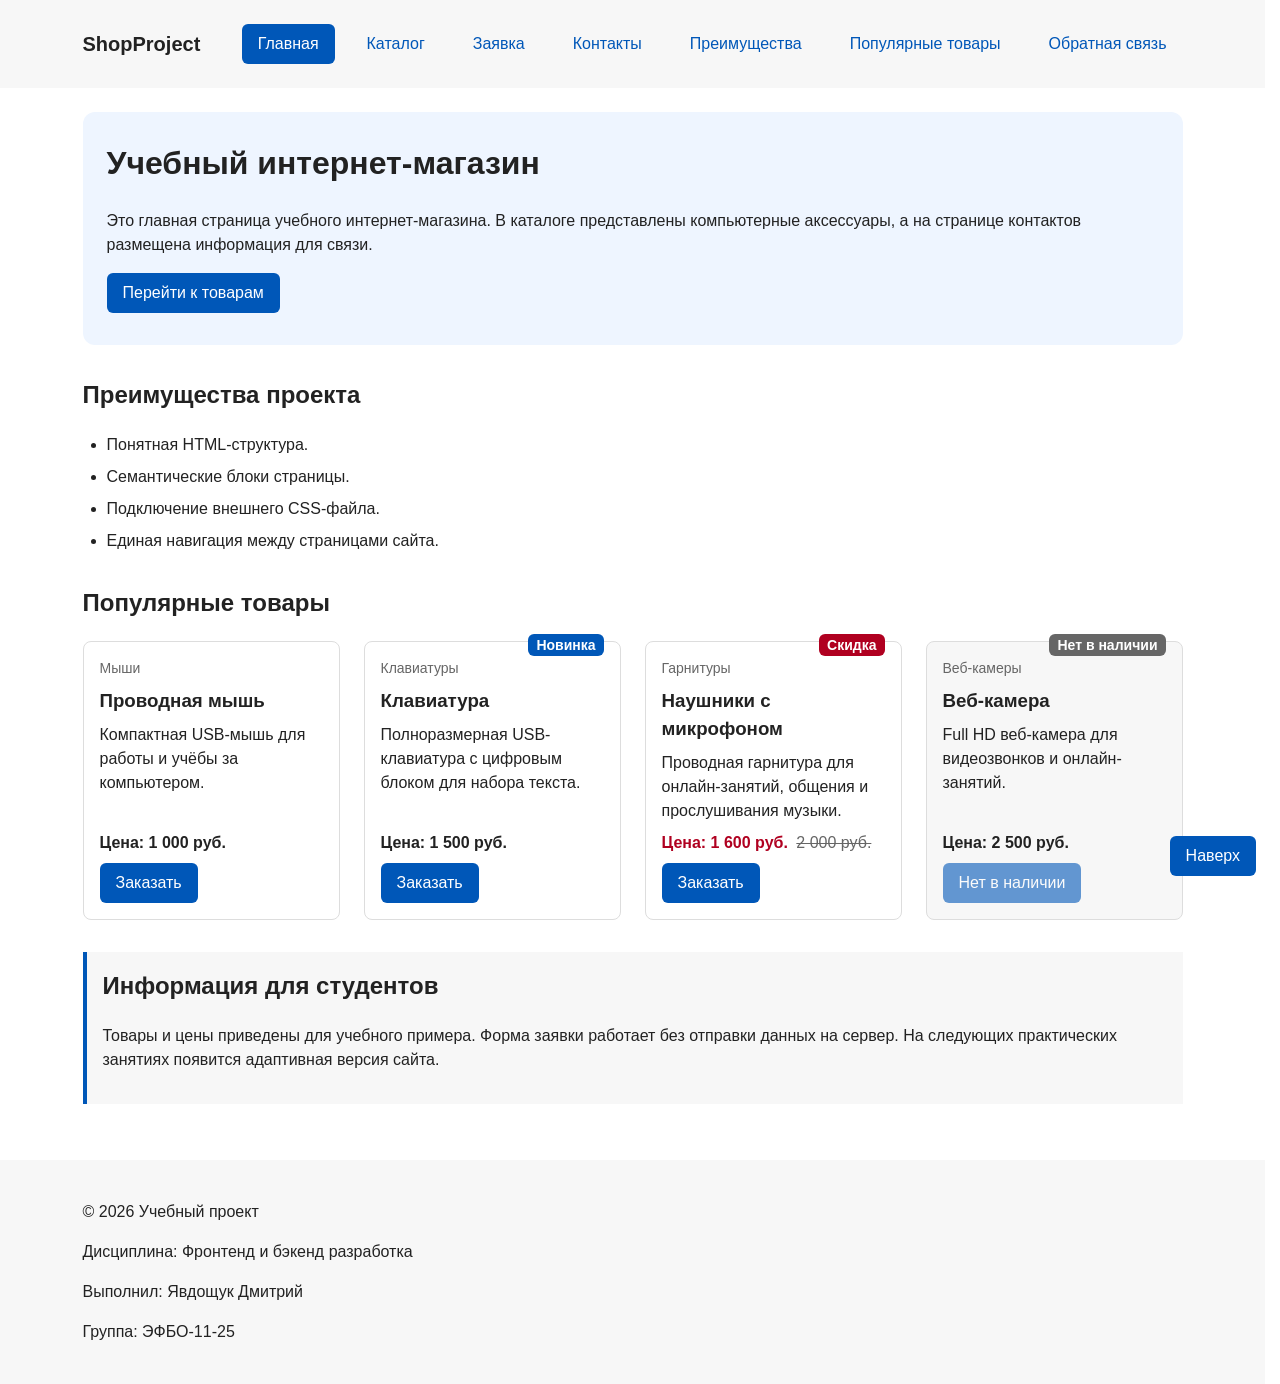
==== index.html @ 2b7275d0 "chore: import KR1 project base" ====
<!DOCTYPE html>
<html lang="ru">
<head>
  <meta charset="UTF-8">
  <meta name="viewport" content="width=device-width, initial-scale=1.0">
  <meta name="description" content="Учебный интернет-магазин ShopProject: популярные товары, преимущества проекта и форма заявки.">
  <title>ShopProject - Учебный интернет-магазин</title>
  <link rel="stylesheet" href="css/style.css">
  <script src="js/main.js" defer></script>
</head>
<body>
  <header class="site-header">
    <div class="site-header__inner">
      <a class="site-header__logo" href="index.html">ShopProject</a>

      <nav class="site-nav" aria-label="Основная навигация">
        <ul class="site-nav__list">
          <li class="site-nav__item"><a class="site-nav__link site-nav__link--active" href="index.html" aria-current="page">Главная</a></li>
          <li class="site-nav__item"><a class="site-nav__link" href="catalog.html">Каталог</a></li>
          <li class="site-nav__item"><a class="site-nav__link" href="order.html">Заявка</a></li>
          <li class="site-nav__item"><a class="site-nav__link" href="contacts.html">Контакты</a></li>
          <li class="site-nav__item"><a class="site-nav__link" href="index.html#advantages">Преимущества</a></li>
          <li class="site-nav__item"><a class="site-nav__link" href="index.html#popular">Популярные товары</a></li>
          <li class="site-nav__item"><a class="site-nav__link" href="index.html#contacts">Обратная связь</a></li>
        </ul>
      </nav>
    </div>
  </header>

  <main>
    <section class="hero">
      <h1 class="hero__title">Учебный интернет-магазин</h1>
      <p class="hero__text">
        Это главная страница учебного интернет-магазина.
        В каталоге представлены компьютерные аксессуары,
        а на странице контактов размещена информация для связи.
      </p>
      <a class="button button--primary" href="#popular">Перейти к товарам</a>
    </section>

    <section class="section" id="advantages">
      <h2 class="section__title">Преимущества проекта</h2>
      <ul class="advantages-list">
        <li class="advantages-list__item">Понятная HTML-структура.</li>
        <li class="advantages-list__item">Семантические блоки страницы.</li>
        <li class="advantages-list__item">Подключение внешнего CSS-файла.</li>
        <li class="advantages-list__item">Единая навигация между страницами сайта.</li>
      </ul>
    </section>

    <section class="section" id="popular">
      <h2 class="section__title">Популярные товары</h2>

      <div class="products-grid">
        <article class="product-card">
          <p class="product-card__category">Мыши</p>
          <h3 class="product-card__title"><a class="product-card__link" href="product-mouse.html">Проводная мышь</a></h3>
          <p class="product-card__description">Компактная USB-мышь для работы и учёбы за компьютером.</p>
          <p class="product-card__price">Цена: 1 000 руб.</p>
          <button class="button button--primary product-card__button" type="button" data-product="Проводная мышь">
            Заказать
          </button>
        </article>

        <article class="product-card product-card--new">
          <span class="product-card__badge">Новинка</span>
          <p class="product-card__category">Клавиатуры</p>
          <h3 class="product-card__title"><a class="product-card__link" href="product.html">Клавиатура</a></h3>
          <p class="product-card__description">Полноразмерная USB-клавиатура с цифровым блоком для набора текста.</p>
          <p class="product-card__price">Цена: 1 500 руб.</p>
          <button class="button button--primary product-card__button" type="button" data-product="Клавиатура">
            Заказать
          </button>
        </article>

        <article class="product-card product-card--discount">
          <span class="product-card__badge">Скидка</span>
          <p class="product-card__category">Гарнитуры</p>
          <h3 class="product-card__title"><a class="product-card__link" href="product-headset.html">Наушники с микрофоном</a></h3>
          <p class="product-card__description">Проводная гарнитура для онлайн-занятий, общения и прослушивания музыки.</p>
          <p class="product-card__price">Цена: 1 600 руб. <s class="product-card__old-price">2 000 руб.</s></p>
          <button class="button button--primary product-card__button" type="button" data-product="Наушники с микрофоном">
            Заказать
          </button>
        </article>

        <article class="product-card product-card--out-of-stock">
          <span class="product-card__badge">Нет в наличии</span>
          <p class="product-card__category">Веб-камеры</p>
          <h3 class="product-card__title"><a class="product-card__link" href="product-webcam.html">Веб-камера</a></h3>
          <p class="product-card__description">Full HD веб-камера для видеозвонков и онлайн-занятий.</p>
          <p class="product-card__price">Цена: 2 500 руб.</p>
          <button class="button button--primary product-card__button" type="button" disabled>
            Нет в наличии
          </button>
        </article>
      </div>
    </section>

    <aside class="aside-info">
      <h2 class="aside-info__title">Информация для студентов</h2>
      <p class="aside-info__text">
        Товары и цены приведены для учебного примера. Форма заявки работает
        без отправки данных на сервер. На следующих практических занятиях
        появится адаптивная версия сайта.
      </p>
    </aside>
  </main>

  <footer class="site-footer" id="contacts">
    <div class="site-footer__inner">
      <p>&copy; 2026 Учебный проект</p>
      <p>Дисциплина: Фронтенд и бэкенд разработка</p>
      <p>Выполнил: Явдощук Дмитрий</p>
      <p>Группа: ЭФБО-11-25</p>
    </div>
  </footer>

  <a class="button button--primary to-top" href="#top">Наверх</a>

  <dialog class="order-dialog" id="order-dialog" aria-labelledby="order-dialog-title">
    <h2 class="order-dialog__title" id="order-dialog-title">Оформление заявки</h2>
    <p class="order-dialog__product">Товар: <strong id="order-dialog-product"></strong></p>

    <form class="order-form" id="order-form" action="#" method="post" novalidate>
      <input id="selected-product" name="selected-product" type="hidden">
      <p class="order-form__note">Поля со звёздочкой (*) обязательны для заполнения.</p>

      <div class="order-form__field">
        <label class="order-form__label" for="order-name">Имя <span class="order-form__required" aria-hidden="true">*</span></label>
        <input
          class="order-form__input"
          id="order-name"
          aria-describedby="order-name-error"
          data-error="Введите имя: не меньше 2 символов."
          name="name"
          type="text"
          placeholder="Введите ваше имя"
          minlength="2"
          autocomplete="given-name"
          required
        >
        <span class="order-form__error" id="order-name-error"></span>
      </div>

      <div class="order-form__field">
        <label class="order-form__label" for="order-email">E-mail <span class="order-form__required" aria-hidden="true">*</span></label>
        <input
          class="order-form__input"
          id="order-email"
          aria-describedby="order-email-error"
          data-error="Введите e-mail в формате name@example.com."
          name="email"
          type="email"
          placeholder="example@mail.ru"
          autocomplete="email"
          required
        >
        <span class="order-form__error" id="order-email-error"></span>
      </div>

      <div class="order-form__field">
        <label class="order-form__label" for="order-phone">Телефон <span class="order-form__required" aria-hidden="true">*</span></label>
        <input
          class="order-form__input"
          id="order-phone"
          aria-describedby="order-phone-hint order-phone-error"
          data-error="Введите телефон в формате +7 (900) 000-00-00."
          name="phone"
          type="tel"
          inputmode="tel"
          autocomplete="tel"
          placeholder="+7 (900) 000-00-00"
          pattern="^\+7 \(\d{3}\) \d{3}-\d{2}-\d{2}$"
          required
        >
        <small class="order-form__hint" id="order-phone-hint">Формат: +7 (900) 000-00-00</small>
        <span class="order-form__error" id="order-phone-error"></span>
      </div>

      <div class="order-form__field">
        <label class="order-form__label" for="order-date">Дата связи</label>
        <input
          class="order-form__input"
          id="order-date"
          name="date"
          type="date"
        >
      </div>

      <div class="order-form__field">
        <label class="order-form__label" for="order-topic">Тема заявки <span class="order-form__required" aria-hidden="true">*</span></label>
        <select class="order-form__select" id="order-topic" aria-describedby="order-topic-error" data-error="Выберите тему заявки." name="topic" required>
          <option value="">Выберите тему</option>
          <option value="product">Заказ товара</option>
          <option value="consultation">Консультация</option>
          <option value="delivery">Доставка</option>
        </select>
        <span class="order-form__error" id="order-topic-error"></span>
      </div>

      <div class="order-form__field">
        <label class="order-form__label" for="order-comment">Комментарий</label>
        <textarea
          class="order-form__textarea"
          id="order-comment"
          name="comment"
          rows="4"
          placeholder="Укажите дополнительную информацию"
        ></textarea>
      </div>

      <div class="order-form__field order-form__field--checkbox">
        <label class="order-form__label">
          <input
            class="order-form__checkbox"
            id="order-agreement"
            aria-describedby="order-agreement-error"
            data-error="Подтвердите согласие на обработку данных."
            name="agreement"
            type="checkbox"
            required
          >
          Я согласен на обработку данных <span class="order-form__required" aria-hidden="true">*</span>
        </label>
        <span class="order-form__error" id="order-agreement-error"></span>
      </div>

      <div class="order-form__actions">
        <button class="button button--secondary" type="button" id="close-order-dialog">Закрыть</button>
        <button class="button button--primary" type="submit">Отправить заявку</button>
      </div>
    </form>

    <div class="order-dialog__success" id="order-dialog-success" hidden>
      <p class="success-message" id="success-message" role="status" tabindex="-1">
        Заявка отправлена! Мы свяжемся с вами в течение рабочего дня.
      </p>
      <button class="button button--primary" type="button" id="order-dialog-done">Готово</button>
    </div>
  </dialog>
</body>
</html>
---- css/style.css ----
/* ===============================
   1. Переменные проекта
   =============================== */

:root {
  /* Основные цвета проекта */
  --color-bg: #ffffff;
  --color-text: #222222;
  --color-muted: #666666;
  --color-primary: #0057b8;
  --color-primary-dark: #003f86;
  --color-border: #dddddd;
  --color-surface: #f7f7f7;
  --color-surface-accent: #eef5ff;
  --color-danger: #b00020;
  --color-success: #168a2f;
  --color-success-bg: #eefaf0;
  --color-white: #ffffff;

  /* Отступы */
  --space-xs: 4px;
  --space-sm: 8px;
  --space-md: 16px;
  --space-lg: 24px;
  --space-xl: 32px;

  /* Скругления */
  --radius-sm: 6px;
  --radius-md: 8px;
  --radius-lg: 12px;

  /* Размеры */
  --container-width: 1100px;
}

/* ===============================
   2. Базовые стили
   =============================== */

/* Ширина элемента включает содержимое, внутренние отступы и рамку. */
* {
  box-sizing: border-box;
}

/*
  Место под полосу прокрутки зарезервировано всегда, поэтому страница
  не сдвигается, когда модальное окно отключает прокрутку.
*/
html {
  scrollbar-gutter: stable;
  scroll-behavior: smooth;
}

:target {
  outline: 2px dashed var(--color-primary);
  outline-offset: 4px;
}

/* Минимальный сброс отступов и наследуемые стили текста. */
body {
  margin: 0;
  font-family: Arial, sans-serif;
  line-height: 1.5;
  color: var(--color-text);
  background-color: var(--color-bg);
}

/* Отступы отделяют содержимое от краёв окна браузера. */
main {
  padding: var(--space-lg);
}

/* ===============================
   3. Общие элементы интерфейса
   =============================== */

a {
  color: var(--color-primary);
}

a:hover {
  color: var(--color-primary-dark);
}

/* Видимый фокус помогает перемещаться по странице клавишей Tab. */
a:focus-visible,
button:focus-visible,
input:focus-visible,
select:focus-visible,
textarea:focus-visible,
summary:focus-visible {
  outline: 2px solid var(--color-primary);
  outline-offset: 3px;
}

/*
  Кнопка - самостоятельный БЭМ-блок для ссылок-кнопок и настоящих кнопок.
  Базовый класс задаёт форму, вариант оформления - модификатор.
*/
.button {
  display: inline-block;
  padding: var(--space-sm) var(--space-md);
  text-decoration: none;
  border: none;
  border-radius: var(--radius-sm);
  font: inherit;
  cursor: pointer;
}

/* Модификатор: основная кнопка. */
.button--primary {
  color: var(--color-white);
  background-color: var(--color-primary);
}

/*
  color повторяется специально: у ссылки-кнопки правило a:hover
  сильнее, чем .button--primary, и без этого текст сливается с фоном.
*/
.button--primary:hover {
  color: var(--color-white);
  background-color: var(--color-primary-dark);
}

/* Модификатор: второстепенная кнопка с рамкой. */
.button--secondary {
  color: var(--color-primary);
  background-color: transparent;
  border: 1px solid var(--color-primary);
}

.button--secondary:hover {
  color: var(--color-white);
  background-color: var(--color-primary);
}

/* Момент нажатия: кнопка немного уменьшается. */
.button:active {
  transform: scale(0.96);
}

/* Отключённая кнопка приглушена и не реагирует на наведение и нажатие. */
.button:disabled {
  opacity: 0.6;
  cursor: not-allowed;
  transform: none;
}

.button--primary:disabled {
  background-color: var(--color-primary);
}

/* ===============================
   4. Компоненты страницы
   =============================== */

/*
  Классы названы по БЭМ: блок (.product-card),
  элемент блока (.product-card__title), модификатор (.product-card--out-of-stock).
  Стили задаются через классы, а не через вложенные теги.
  id остаются только для якорных ссылок и JavaScript.
*/

/* Шапка и подвал: фон на всю ширину окна и отступы от его краёв. */
.site-header,
.site-footer {
  padding: var(--space-lg);
  background-color: var(--color-surface);
}

/* Общая ширина и центрирование содержимого шапки и подвала. */
.site-header__inner,
.site-footer__inner {
  max-width: var(--container-width);
  margin: 0 auto;
}

/* Flexbox размещает логотип и меню в строку с переносом при нехватке места. */
.site-header__inner {
  display: flex;
  align-items: center;
  justify-content: space-between;
  flex-wrap: wrap;
  gap: var(--space-md);
}

/*
  На широком экране шапка с меню закреплена у верхнего края окна.
  sticky оставляет шапку в потоке, поэтому контент под ней не прячется.
  Уже 1200px меню переносится на несколько строк и заняло бы до трети
  экрана, поэтому там шапка прокручивается вместе со страницей.
  z-index поднимает шапку над карточками и кнопкой «Наверх».
  У шапки нет id="top": ссылка #top без такого элемента по стандарту HTML
  прокручивает в начало страницы, а к закреплённой шапке браузер не прокрутил бы.
*/
@media (min-width: 1200px) {
  .site-header {
    position: sticky;
    top: 0;
    z-index: 20;
  }

  /* Якорная ссылка останавливает раздел под шапкой высотой 88px, а не за ней. */
  html {
    scroll-padding-top: 104px;
  }
}

.site-header__logo {
  font-size: 20px;
  font-weight: bold;
  text-decoration: none;
  color: var(--color-text);
}

.site-nav__list {
  display: flex;
  flex-wrap: wrap;
  justify-content: center;
  align-items: center;
  gap: var(--space-md);
  padding: 0;
  margin: 0;
  list-style: none;
}

.site-nav__link {
  display: inline-block;
  padding: var(--space-sm) var(--space-md);
  color: var(--color-primary);
  text-decoration: none;
  border-radius: var(--radius-sm);
}

.site-nav__link:hover {
  color: var(--color-white);
  background-color: var(--color-primary);
}

/* Модификатор: пункт меню текущей страницы. */
.site-nav__link--active {
  color: var(--color-white);
  background-color: var(--color-primary);
}

.breadcrumbs {
  max-width: var(--container-width);
  margin: 0 auto var(--space-md);
  font-size: 14px;
  color: var(--color-muted);
}

.breadcrumbs__link {
  color: var(--color-primary);
}

.breadcrumbs__current::before {
  content: " / ";
  color: var(--color-muted);
}

/*
  Разделитель перед второй ссылкой: Главная / Каталог / Товар.
  inline-block не даёт подчёркиванию ссылки перейти на разделитель.
*/
.breadcrumbs__link + .breadcrumbs__link::before {
  content: "/ ";
  display: inline-block;
  white-space: pre;
  color: var(--color-muted);
}

/* Первый экран выделяется светлым фоном и внутренними отступами. */
.hero {
  max-width: var(--container-width);
  margin: 0 auto var(--space-xl);
  padding: var(--space-xl) var(--space-lg);
  background-color: var(--color-surface-accent);
  border-radius: var(--radius-lg);
}

.hero__title {
  margin-top: 0;
  font-size: 32px;
  line-height: 1.2;
}

.section {
  max-width: var(--container-width);
  margin: 0 auto var(--space-xl);
}

.section__title,
.catalog-filters__title,
.catalog-layout__title,
.aside-info__title {
  margin-top: 0;
}

.advantages-list {
  padding-left: var(--space-lg);
}

.advantages-list__item {
  margin-bottom: var(--space-sm);
}

/* CSS Grid распределяет карточки по колонкам с учётом ширины контейнера. */
.products-grid {
  display: grid;
  grid-template-columns: repeat(auto-fit, minmax(min(100%, 240px), 1fr));
  gap: var(--space-lg);
}

/* Именованные области размещают фильтры слева, товары справа. */
.catalog-layout {
  max-width: var(--container-width);
  margin: 0 auto var(--space-xl);
  display: grid;
  grid-template-columns: 260px 1fr;
  grid-template-areas: "filters products";
  gap: var(--space-lg);
}

/*
  Элементы макета занимают свои области сетки. Фильтры - отдельный блок
  catalog-filters, а место в сетке ему даёт элемент catalog-layout__filters.
*/
.catalog-layout__filters {
  grid-area: filters;
}

.catalog-layout__products {
  grid-area: products;
}

.catalog-filters {
  padding: var(--space-md);
  border: 1px solid var(--color-border);
  border-radius: var(--radius-md);
  background-color: var(--color-surface);
}

.filters-form {
  display: grid;
  gap: var(--space-md);
}

.filters-form__group {
  margin: 0;
  padding: var(--space-md);
  border: 1px solid var(--color-border);
  border-radius: var(--radius-sm);
}

.filters-form__legend {
  font-weight: 700;
}

.filters-form__label {
  display: block;
  margin-bottom: var(--space-sm);
}

.filters-form__input {
  width: 100%;
  padding: 8px 10px;
  border: 1px solid var(--color-border);
  border-radius: var(--radius-sm);
  font: inherit;
}

/*
  position: relative оставляет карточку на месте, но делает её
  точкой отсчёта для бейджа с position: absolute.
*/
.product-card {
  position: relative;
  display: flex;
  flex-direction: column;
  gap: var(--space-sm);
  padding: var(--space-md);
  border: 1px solid var(--color-border);
  border-radius: var(--radius-md);
  background-color: var(--color-bg);
}

.product-card:hover {
  border-color: var(--color-primary);
}

/*
  Бейдж убран из обычного потока и посажен на верхнюю рамку карточки справа.
  top и right отсчитываются от карточки, потому что у неё position: relative.
  Отрицательный top выводит бейдж за край карточки, поэтому он не
  наезжает на заголовок даже на узком экране.
*/
.product-card__badge {
  position: absolute;
  top: calc(var(--space-sm) * -1);
  right: var(--space-md);
  padding: var(--space-xs) var(--space-sm);
  color: var(--color-white);
  background-color: var(--color-muted);
  border-radius: var(--radius-sm);
  font-size: 14px;
  font-weight: bold;
  line-height: 1;
}

/* Модификатор блока: карточка товара без наличия выделена серым фоном. */
.product-card--out-of-stock {
  background-color: var(--color-surface);
}

/*
  Модификаторы блока меняют его элементы: один класс на карточке
  задаёт и цвет бейджа, и вид цены.
*/
.product-card--new .product-card__badge {
  background-color: var(--color-primary);
}

.product-card--discount .product-card__badge {
  background-color: var(--color-danger);
}

.product-card--discount .product-card__price {
  color: var(--color-danger);
}

/* Старая цена товара со скидкой: <s> зачёркивает её по смыслу, а не только визуально. */
.product-card__old-price {
  margin-left: var(--space-xs);
  font-weight: normal;
  color: var(--color-muted);
}

.product-card__title,
.product-card__description {
  margin: 0;
}

.product-card__price {
  margin-top: auto;
  margin-bottom: 0;
  font-weight: bold;
}

.product-card__button {
  align-self: flex-start;
}

/*
  Фото товара в карточке каталога. В HTML стоит уменьшенная копия 480×360,
  а aspect-ratio и object-fit держат у всех карточек одинаковую пропорцию 4:3.
*/
.product-card__image {
  display: block;
  width: 100%;
  height: auto;
  aspect-ratio: 4 / 3;
  object-fit: cover;
  border-radius: var(--radius-sm);
}

.product-card__category {
  margin: 0;
  font-size: 14px;
  color: var(--color-muted);
}

/* Название товара ведёт на страницу товара. */
.product-card__link {
  color: inherit;
  text-decoration: none;
}

.product-card__link:hover {
  color: var(--color-primary);
  text-decoration: underline;
}

/*
  Страница товара: фото и описание в две колонки, таблица под ними.
  auto-fit сам ставит описание под фото, когда двум колонкам не хватает места.
*/
.product-details {
  max-width: var(--container-width);
  margin: 0 auto var(--space-xl);
  display: grid;
  grid-template-columns: repeat(auto-fit, minmax(min(100%, 400px), 1fr));
  gap: var(--space-xl);
  align-items: start;
}

/* width и height в HTML резервируют место под фото до его загрузки. */
.product-details__image {
  display: block;
  width: 100%;
  height: auto;
  border-radius: var(--radius-md);
}

.product-details__info {
  display: flex;
  flex-direction: column;
  align-items: flex-start;
  gap: var(--space-md);
}

.product-details__category,
.product-details__title,
.product-details__description,
.product-details__price,
.product-details__stock {
  margin: 0;
}

.product-details__category {
  font-size: 14px;
  color: var(--color-muted);
}

.product-details__title {
  font-size: 32px;
  line-height: 1.2;
}

.product-details__price {
  font-size: 24px;
  font-weight: bold;
}

.product-details__stock {
  color: var(--color-success);
  font-weight: bold;
}

/* Модификатор: товара нет в наличии. */
.product-details__stock--out {
  color: var(--color-muted);
}

/* Старая цена товара со скидкой. */
.product-details__old-price {
  margin-left: var(--space-sm);
  font-size: 18px;
  font-weight: normal;
  color: var(--color-muted);
}

/* Таблица характеристик занимает всю ширину под фото и описанием. */
.product-details__specs {
  grid-column: 1 / -1;
}

.product-table {
  width: 100%;
  max-width: 720px;
  border-collapse: collapse;
}

.product-table__caption {
  margin-bottom: var(--space-sm);
  font-size: 20px;
  font-weight: bold;
  text-align: left;
}

.product-table__cell {
  padding: var(--space-sm) var(--space-md);
  border: 1px solid var(--color-border);
  text-align: left;
}

/* Модификатор: ячейка в строке заголовков таблицы. */
.product-table__cell--head {
  background-color: var(--color-surface);
}

/*
  Частые вопросы: details и summary раскрывают ответ без JavaScript,
  с клавиатуры (Tab, Enter, пробел) и с правильной ролью для скринридера.
*/
.faq {
  display: grid;
  gap: var(--space-sm);
  max-width: 720px;
}

.faq__item {
  border: 1px solid var(--color-border);
  border-radius: var(--radius-md);
  background-color: var(--color-bg);
}

/* Атрибут open появляется у раскрытого вопроса. */
.faq__item[open] {
  border-color: var(--color-primary);
}

/* Скругление нужно, чтобы рамка фокуса повторяла форму вопроса. */
.faq__question {
  padding: var(--space-md);
  border-radius: var(--radius-md);
  font-weight: bold;
  cursor: pointer;
}

.faq__question:hover {
  color: var(--color-primary);
}

.faq__answer {
  margin: 0;
  padding: 0 var(--space-md) var(--space-md);
}

/* Вспомогательная информация выделена фоном и левой рамкой. */
.aside-info {
  max-width: var(--container-width);
  margin: 0 auto var(--space-xl);
  padding: var(--space-md);
  border-left: 4px solid var(--color-primary);
  background-color: var(--color-surface);
}

/*
  Кнопка «Наверх» закреплена относительно окна браузера:
  при прокрутке она остаётся в правом нижнем углу экрана.
  z-index поднимает её над карточками, у которых есть position.
*/
.to-top {
  position: fixed;
  right: var(--space-lg);
  bottom: var(--space-lg);
  z-index: 10;
}

/* ===============================
   5. Форма и модальное окно
   =============================== */

/*
  Модальное окно.
  Элемент dialog сам умеет открываться поверх страницы.
*/
.order-dialog {
  width: min(100% - 32px, 560px);
  padding: var(--space-lg);
  border: none;
  border-radius: var(--radius-lg);
}

/* Затемнение фона за модальным окном. */
.order-dialog::backdrop {
  background-color: rgba(0, 0, 0, 0.5);
}

.order-dialog__title {
  margin-top: 0;
}

/*
  Пока модальное окно открыто (у dialog есть атрибут open),
  страница под ним не прокручивается.
*/
body:has(.order-dialog[open]) {
  overflow: hidden;
}

/* На странице заявки форма не растягивается на всю ширину контейнера. */
.order-form {
  max-width: 560px;
}

/* Каждое поле формы получает нижний отступ. */
.order-form__field {
  margin-bottom: var(--space-md);
}

.order-form__label {
  display: block;
  margin-bottom: var(--space-xs);
}

.order-form__input,
.order-form__select,
.order-form__textarea {
  width: 100%;
  padding: 10px 12px;
  border: 1px solid var(--color-border);
  border-radius: var(--radius-sm);
  font: inherit;
}

/*
  Звёздочка у обязательных полей. Скринридер её не читает (aria-hidden):
  обязательность поля он узнаёт из атрибута required.
*/
.order-form__required {
  color: var(--color-danger);
}

.order-form__note {
  margin: 0 0 var(--space-md);
  color: var(--color-muted);
}

/* Текст ошибки под полем. Пока ошибки нет, пустой блок не занимает места. */
.order-form__error {
  display: block;
  margin-top: var(--space-xs);
  font-size: 14px;
  color: var(--color-danger);
}

.order-form__error:empty {
  display: none;
}

/* Подсказка под полем телефона. */
.order-form__hint {
  display: block;
  margin-top: var(--space-xs);
  color: var(--color-muted);
}

.order-form__input:hover,
.order-form__select:hover,
.order-form__textarea:hover {
  border-color: var(--color-primary);
}

/* Поле в фокусе (после щелчка мышью или клавиши Tab) выделяется фоном. */
.order-form__input:focus,
.order-form__select:focus,
.order-form__textarea:focus {
  background-color: var(--color-surface-accent);
}

/*
  Подсветка ошибочных полей. Атрибут aria-invalid добавляет JavaScript.
  Селектор такой же силы, как у :hover, и стоит после него,
  поэтому красная рамка не перебивается обычной и синей.
*/
.order-form__input[aria-invalid="true"],
.order-form__select[aria-invalid="true"],
.order-form__textarea[aria-invalid="true"] {
  border-color: var(--color-danger);
}

/* Кнопки формы. */
.order-form__actions {
  display: flex;
  gap: var(--space-md);
  margin-top: var(--space-lg);
}

/* Сообщение об успешной отправке. */
.success-message {
  max-width: var(--container-width);
  margin: var(--space-lg) auto;
  padding: var(--space-md);
  border-left: 4px solid var(--color-success);
  background-color: var(--color-success-bg);
}
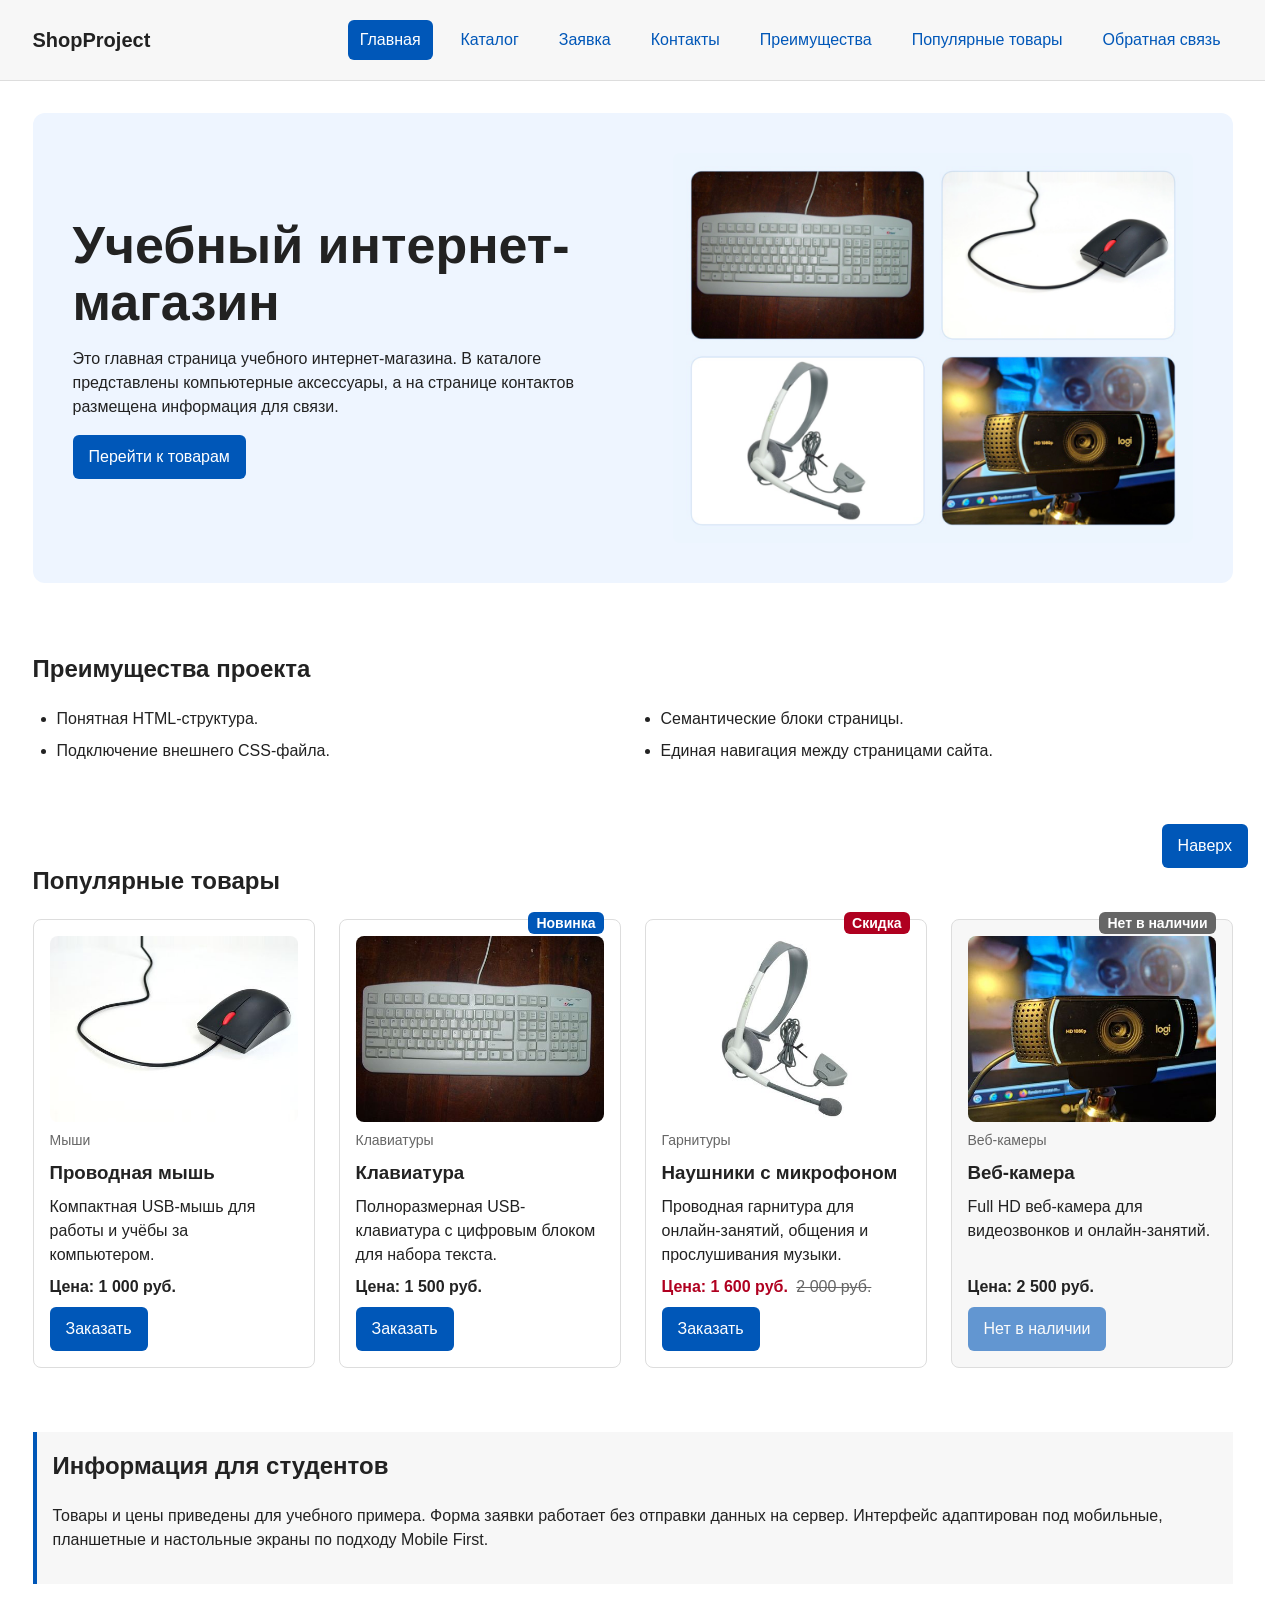
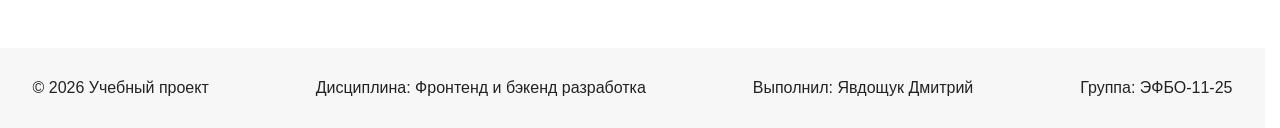
==== commit 0b915496: "feat: add responsive layout styles" ====
--- a/index.html
+++ b/index.html
@@ -6,6 +6,7 @@
   <meta name="description" content="Учебный интернет-магазин ShopProject: популярные товары, преимущества проекта и форма заявки.">
   <title>ShopProject - Учебный интернет-магазин</title>
   <link rel="stylesheet" href="css/style.css">
+  <link rel="stylesheet" href="css/responsive.css">
   <script src="js/main.js" defer></script>
 </head>
 <body>
@@ -29,13 +30,27 @@
 
   <main>
     <section class="hero">
-      <h1 class="hero__title">Учебный интернет-магазин</h1>
-      <p class="hero__text">
-        Это главная страница учебного интернет-магазина.
-        В каталоге представлены компьютерные аксессуары,
-        а на странице контактов размещена информация для связи.
-      </p>
-      <a class="button button--primary" href="#popular">Перейти к товарам</a>
+      <div class="hero__content">
+        <h1 class="hero__title">Учебный интернет-магазин</h1>
+        <p class="hero__text">
+          Это главная страница учебного интернет-магазина.
+          В каталоге представлены компьютерные аксессуары,
+          а на странице контактов размещена информация для связи.
+        </p>
+        <a class="button button--primary" href="#popular">Перейти к товарам</a>
+      </div>
+
+      <picture class="hero__picture">
+        <source media="(min-width: 1200px)" srcset="images/hero-desktop.jpg">
+        <source media="(min-width: 768px)" srcset="images/hero-tablet.jpg">
+        <img
+          src="images/hero-mobile.jpg"
+          alt="Каталог компьютерных аксессуаров учебного интернет-магазина"
+          width="640"
+          height="480"
+          class="hero__image"
+        >
+      </picture>
     </section>
 
     <section class="section" id="advantages">
@@ -53,6 +68,21 @@
 
       <div class="products-grid">
         <article class="product-card">
+          <img
+            class="product-card__image"
+            src="images/mouse-640.jpg"
+            srcset="images/mouse-small.jpg 480w,
+                    images/mouse-640.jpg 640w,
+                    images/mouse.jpg 1000w"
+            sizes="(max-width: 639px) 100vw,
+                   (max-width: 1023px) 50vw,
+                   (max-width: 1279px) 33vw,
+                   25vw"
+            alt="Чёрная проводная мышь"
+            width="640"
+            height="480"
+            loading="lazy"
+          >
           <p class="product-card__category">Мыши</p>
           <h3 class="product-card__title"><a class="product-card__link" href="product-mouse.html">Проводная мышь</a></h3>
           <p class="product-card__description">Компактная USB-мышь для работы и учёбы за компьютером.</p>
@@ -63,6 +93,21 @@
         </article>
 
         <article class="product-card product-card--new">
+          <img
+            class="product-card__image"
+            src="images/keyboard-640.jpg"
+            srcset="images/keyboard-small.jpg 480w,
+                    images/keyboard-640.jpg 640w,
+                    images/keyboard.jpg 1000w"
+            sizes="(max-width: 639px) 100vw,
+                   (max-width: 1023px) 50vw,
+                   (max-width: 1279px) 33vw,
+                   25vw"
+            alt="Белая клавиатура с цифровым блоком"
+            width="640"
+            height="480"
+            loading="lazy"
+          >
           <span class="product-card__badge">Новинка</span>
           <p class="product-card__category">Клавиатуры</p>
           <h3 class="product-card__title"><a class="product-card__link" href="product.html">Клавиатура</a></h3>
@@ -74,6 +119,21 @@
         </article>
 
         <article class="product-card product-card--discount">
+          <img
+            class="product-card__image"
+            src="images/headset-640.jpg"
+            srcset="images/headset-small.jpg 480w,
+                    images/headset-640.jpg 640w,
+                    images/headset.jpg 1000w"
+            sizes="(max-width: 639px) 100vw,
+                   (max-width: 1023px) 50vw,
+                   (max-width: 1279px) 33vw,
+                   25vw"
+            alt="Белая гарнитура с микрофоном"
+            width="640"
+            height="480"
+            loading="lazy"
+          >
           <span class="product-card__badge">Скидка</span>
           <p class="product-card__category">Гарнитуры</p>
           <h3 class="product-card__title"><a class="product-card__link" href="product-headset.html">Наушники с микрофоном</a></h3>
@@ -85,6 +145,21 @@
         </article>
 
         <article class="product-card product-card--out-of-stock">
+          <img
+            class="product-card__image"
+            src="images/webcam-640.jpg"
+            srcset="images/webcam-small.jpg 480w,
+                    images/webcam-640.jpg 640w,
+                    images/webcam.jpg 1000w"
+            sizes="(max-width: 639px) 100vw,
+                   (max-width: 1023px) 50vw,
+                   (max-width: 1279px) 33vw,
+                   25vw"
+            alt="Чёрная веб-камера на мониторе"
+            width="640"
+            height="480"
+            loading="lazy"
+          >
           <span class="product-card__badge">Нет в наличии</span>
           <p class="product-card__category">Веб-камеры</p>
           <h3 class="product-card__title"><a class="product-card__link" href="product-webcam.html">Веб-камера</a></h3>
@@ -101,8 +176,8 @@
       <h2 class="aside-info__title">Информация для студентов</h2>
       <p class="aside-info__text">
         Товары и цены приведены для учебного примера. Форма заявки работает
-        без отправки данных на сервер. На следующих практических занятиях
-        появится адаптивная версия сайта.
+        без отправки данных на сервер. Интерфейс адаптирован под мобильные,
+        планшетные и настольные экраны по подходу Mobile First.
       </p>
     </aside>
   </main>
@@ -188,7 +263,7 @@
         >
       </div>
 
-      <div class="order-form__field">
+      <div class="order-form__field order-form__field--wide">
         <label class="order-form__label" for="order-topic">Тема заявки <span class="order-form__required" aria-hidden="true">*</span></label>
         <select class="order-form__select" id="order-topic" aria-describedby="order-topic-error" data-error="Выберите тему заявки." name="topic" required>
           <option value="">Выберите тему</option>
@@ -199,7 +274,7 @@
         <span class="order-form__error" id="order-topic-error"></span>
       </div>
 
-      <div class="order-form__field">
+      <div class="order-form__field order-form__field--wide">
         <label class="order-form__label" for="order-comment">Комментарий</label>
         <textarea
           class="order-form__textarea"
--- a/css/responsive.css
+++ b/css/responsive.css
@@ -0,0 +1,487 @@
+/*
+  Адаптивные стили для контрольной работы №3.
+  Подход: Mobile First.
+  Базовые стили рассчитаны на мобильный экран.
+  Расширения добавляются через min-width медиазапросы.
+*/
+
+*,
+*::before,
+*::after {
+  box-sizing: border-box;
+}
+
+html {
+  scroll-behavior: smooth;
+}
+
+img,
+video {
+  max-width: 100%;
+  height: auto;
+}
+
+body {
+  overflow-x: hidden;
+}
+
+main {
+  padding: clamp(16px, 4vw, 32px) 0;
+}
+
+.site-header {
+  position: static;
+  padding: clamp(12px, 2.5vw, 20px) 0;
+}
+
+.site-footer {
+  padding: clamp(20px, 3vw, 28px) 0 76px;
+}
+
+.container,
+.site-header__inner,
+.site-footer__inner,
+.breadcrumbs,
+.hero,
+.section,
+.catalog-layout,
+.product-details,
+.aside-info {
+  width: min(100% - 32px, 1200px);
+  max-width: none;
+  margin-inline: auto;
+}
+
+.section {
+  padding-block: clamp(16px, 3.5vw, 36px);
+  margin-bottom: clamp(16px, 3vw, 28px);
+}
+
+.site-header__inner {
+  display: flex;
+  flex-direction: column;
+  align-items: stretch;
+  gap: var(--space-sm, 8px);
+}
+
+.site-nav {
+  width: 100%;
+}
+
+.site-nav__list {
+  display: flex;
+  flex-direction: column;
+  align-items: stretch;
+  gap: var(--space-xs, 4px);
+  padding: 0;
+  margin: 0;
+  list-style: none;
+}
+
+.site-nav__link {
+  display: block;
+  padding: 12px 16px;
+}
+
+.hero {
+  display: grid;
+  grid-template-columns: 1fr;
+  gap: var(--space-lg, 24px);
+  align-items: center;
+  padding: clamp(20px, 5vw, 40px);
+  margin-bottom: clamp(20px, 4vw, 32px);
+}
+
+.hero__content {
+  display: grid;
+  gap: var(--space-md, 16px);
+  justify-items: start;
+}
+
+.hero__title {
+  margin: 0;
+  font-size: clamp(28px, 7vw, 52px);
+  line-height: 1.1;
+}
+
+.hero__text {
+  margin: 0;
+}
+
+.hero__picture {
+  display: block;
+  width: 100%;
+}
+
+.hero__image {
+  display: block;
+  width: 100%;
+  max-width: 520px;
+  margin-inline: auto;
+  aspect-ratio: 4 / 3;
+  object-fit: cover;
+  border-radius: var(--radius-md, 8px);
+}
+
+.advantages-list {
+  display: grid;
+  grid-template-columns: 1fr;
+  gap: var(--space-sm, 8px);
+  padding-left: var(--space-lg, 24px);
+  margin: 0;
+}
+
+.advantages-list__item {
+  margin-bottom: 0;
+}
+
+.products-grid {
+  display: grid;
+  grid-template-columns: 1fr;
+  gap: var(--space-md, 16px);
+}
+
+.product-card {
+  min-width: 0;
+}
+
+.product-card__title,
+.product-card__description {
+  overflow-wrap: anywhere;
+}
+
+.product-card__image {
+  display: block;
+  width: 100%;
+  aspect-ratio: 4 / 3;
+  object-fit: cover;
+  border-radius: var(--radius-md, 8px);
+}
+
+.button {
+  min-height: 44px;
+  display: inline-flex;
+  align-items: center;
+  justify-content: center;
+  text-align: center;
+}
+
+.catalog-layout {
+  display: grid;
+  grid-template-columns: 1fr;
+  grid-template-areas:
+    "filters"
+    "products";
+  gap: var(--space-lg, 24px);
+}
+
+.catalog-filters {
+  order: -1;
+  min-width: 0;
+}
+
+.catalog-layout__products {
+  min-width: 0;
+}
+
+.filters-form {
+  grid-template-columns: 1fr;
+}
+
+.filters-form__input {
+  min-height: 44px;
+}
+
+.filters-form .button {
+  width: 100%;
+}
+
+.product-details {
+  display: grid;
+  grid-template-columns: minmax(0, 1fr);
+  gap: var(--space-lg, 24px);
+  align-items: start;
+}
+
+.product-details__title {
+  font-size: clamp(24px, 5vw, 34px);
+}
+
+.product-details__specs {
+  grid-column: 1 / -1;
+  min-width: 0;
+}
+
+.table-wrapper {
+  width: 100%;
+  min-width: 0;
+  overflow-x: auto;
+  -webkit-overflow-scrolling: touch;
+}
+
+.product-table {
+  width: 100%;
+  min-width: 640px;
+  max-width: none;
+  border-collapse: collapse;
+}
+
+.product-table th,
+.product-table td {
+  padding: 12px;
+  border: 1px solid var(--color-border, #dddddd);
+  text-align: left;
+}
+
+.order-form {
+  display: grid;
+  grid-template-columns: 1fr;
+  gap: var(--space-md, 16px);
+  max-width: 720px;
+}
+
+.order-form__note {
+  margin: 0;
+}
+
+.order-form__field {
+  display: grid;
+  align-content: start;
+  gap: var(--space-xs, 4px);
+  margin-bottom: 0;
+  min-width: 0;
+}
+
+.order-form__label {
+  margin-bottom: 0;
+}
+
+.order-form__field--checkbox .order-form__label {
+  display: flex;
+  align-items: flex-start;
+  gap: var(--space-sm, 8px);
+}
+
+.order-form__checkbox {
+  width: 20px;
+  height: 20px;
+  margin-top: 2px;
+  flex-shrink: 0;
+}
+
+.order-form__input,
+.order-form__textarea,
+.order-form__select {
+  width: 100%;
+  min-height: 44px;
+  padding: 10px 12px;
+  font: inherit;
+}
+
+.order-form__textarea {
+  min-height: 120px;
+  resize: vertical;
+}
+
+.order-form__actions {
+  display: flex;
+  flex-direction: column;
+  gap: var(--space-sm, 8px);
+  margin-top: var(--space-xs, 4px);
+}
+
+.order-form__actions .button {
+  width: 100%;
+}
+
+.order-dialog {
+  width: min(100% - 32px, 560px);
+  max-height: calc(100vh - 32px);
+  padding: clamp(16px, 4vw, 24px);
+  overflow: auto;
+}
+
+.order-dialog::backdrop {
+  background: rgb(0 0 0 / 0.5);
+}
+
+.to-top,
+.back-to-top {
+  position: fixed;
+  right: 16px;
+  bottom: 16px;
+  z-index: 90;
+}
+
+.site-footer__inner {
+  display: grid;
+  grid-template-columns: 1fr;
+  gap: var(--space-xs, 4px);
+}
+
+.site-footer__inner p {
+  margin: 0;
+}
+
+@media (min-width: 480px) {
+  .order-form__actions {
+    flex-direction: row;
+    flex-wrap: wrap;
+    gap: var(--space-md, 16px);
+  }
+
+  .order-form__actions .button {
+    width: auto;
+  }
+}
+
+@media (min-width: 640px) {
+  .products-grid {
+    grid-template-columns: repeat(2, minmax(0, 1fr));
+    gap: var(--space-lg, 24px);
+  }
+
+  .filters-form {
+    grid-template-columns: repeat(2, minmax(0, 1fr));
+  }
+
+  .filters-form .button {
+    grid-column: 1 / -1;
+    width: auto;
+    justify-self: start;
+  }
+}
+
+@media (min-width: 768px) {
+  .site-header {
+    position: sticky;
+    top: 0;
+    z-index: 100;
+    border-bottom: 1px solid var(--color-border, #dddddd);
+  }
+
+  html {
+    scroll-padding-top: 108px;
+  }
+
+  .site-header__inner {
+    flex-direction: row;
+    align-items: center;
+    justify-content: space-between;
+    gap: var(--space-md, 16px);
+  }
+
+  .site-nav {
+    width: auto;
+  }
+
+  .site-nav__list {
+    flex-direction: row;
+    flex-wrap: wrap;
+    justify-content: flex-end;
+    align-items: center;
+    gap: var(--space-sm, 8px);
+  }
+
+  .site-nav__link {
+    padding: 8px 12px;
+  }
+
+  .advantages-list {
+    grid-template-columns: repeat(2, minmax(0, 1fr));
+    gap: var(--space-sm, 8px) var(--space-xl, 32px);
+  }
+
+  .product-details {
+    grid-template-columns: minmax(0, 1fr) minmax(0, 1fr);
+    gap: var(--space-xl, 32px);
+  }
+
+  .order-form {
+    grid-template-columns: repeat(2, minmax(0, 1fr));
+  }
+
+  .order-form__note,
+  .order-form__field--wide,
+  .order-form__field--checkbox,
+  .order-form__actions,
+  .order-form .success-message {
+    grid-column: 1 / -1;
+  }
+
+  .to-top,
+  .back-to-top {
+    right: 32px;
+    bottom: 32px;
+  }
+
+  .site-footer {
+    padding: clamp(20px, 3vw, 28px) 0;
+  }
+
+  .site-footer__inner {
+    grid-template-columns: repeat(2, minmax(0, 1fr));
+    gap: var(--space-sm, 8px) var(--space-lg, 24px);
+  }
+}
+
+@media (min-width: 900px) {
+  .hero {
+    grid-template-columns: minmax(0, 1fr) minmax(320px, 520px);
+  }
+}
+
+@media (min-width: 1024px) {
+  .products-grid {
+    grid-template-columns: repeat(3, minmax(0, 1fr));
+  }
+
+  .catalog-layout {
+    grid-template-columns: 280px minmax(0, 1fr);
+    grid-template-areas: "filters products";
+    align-items: start;
+  }
+
+  .catalog-filters {
+    position: sticky;
+    top: 96px;
+    order: initial;
+  }
+
+  .filters-form {
+    grid-template-columns: 1fr;
+  }
+
+  .filters-form .button {
+    width: 100%;
+    justify-self: stretch;
+  }
+
+  .catalog-layout__products .products-grid {
+    grid-template-columns: repeat(2, minmax(0, 1fr));
+  }
+
+  .site-footer__inner {
+    display: flex;
+    flex-wrap: wrap;
+    justify-content: space-between;
+    align-items: center;
+    gap: var(--space-md, 16px);
+  }
+}
+
+@media (min-width: 1200px) {
+  .site-nav__list {
+    gap: var(--space-md, 16px);
+  }
+}
+
+@media (min-width: 1280px) {
+  .products-grid {
+    grid-template-columns: repeat(4, minmax(0, 1fr));
+  }
+
+  .catalog-layout__products .products-grid {
+    grid-template-columns: repeat(3, minmax(0, 1fr));
+  }
+}
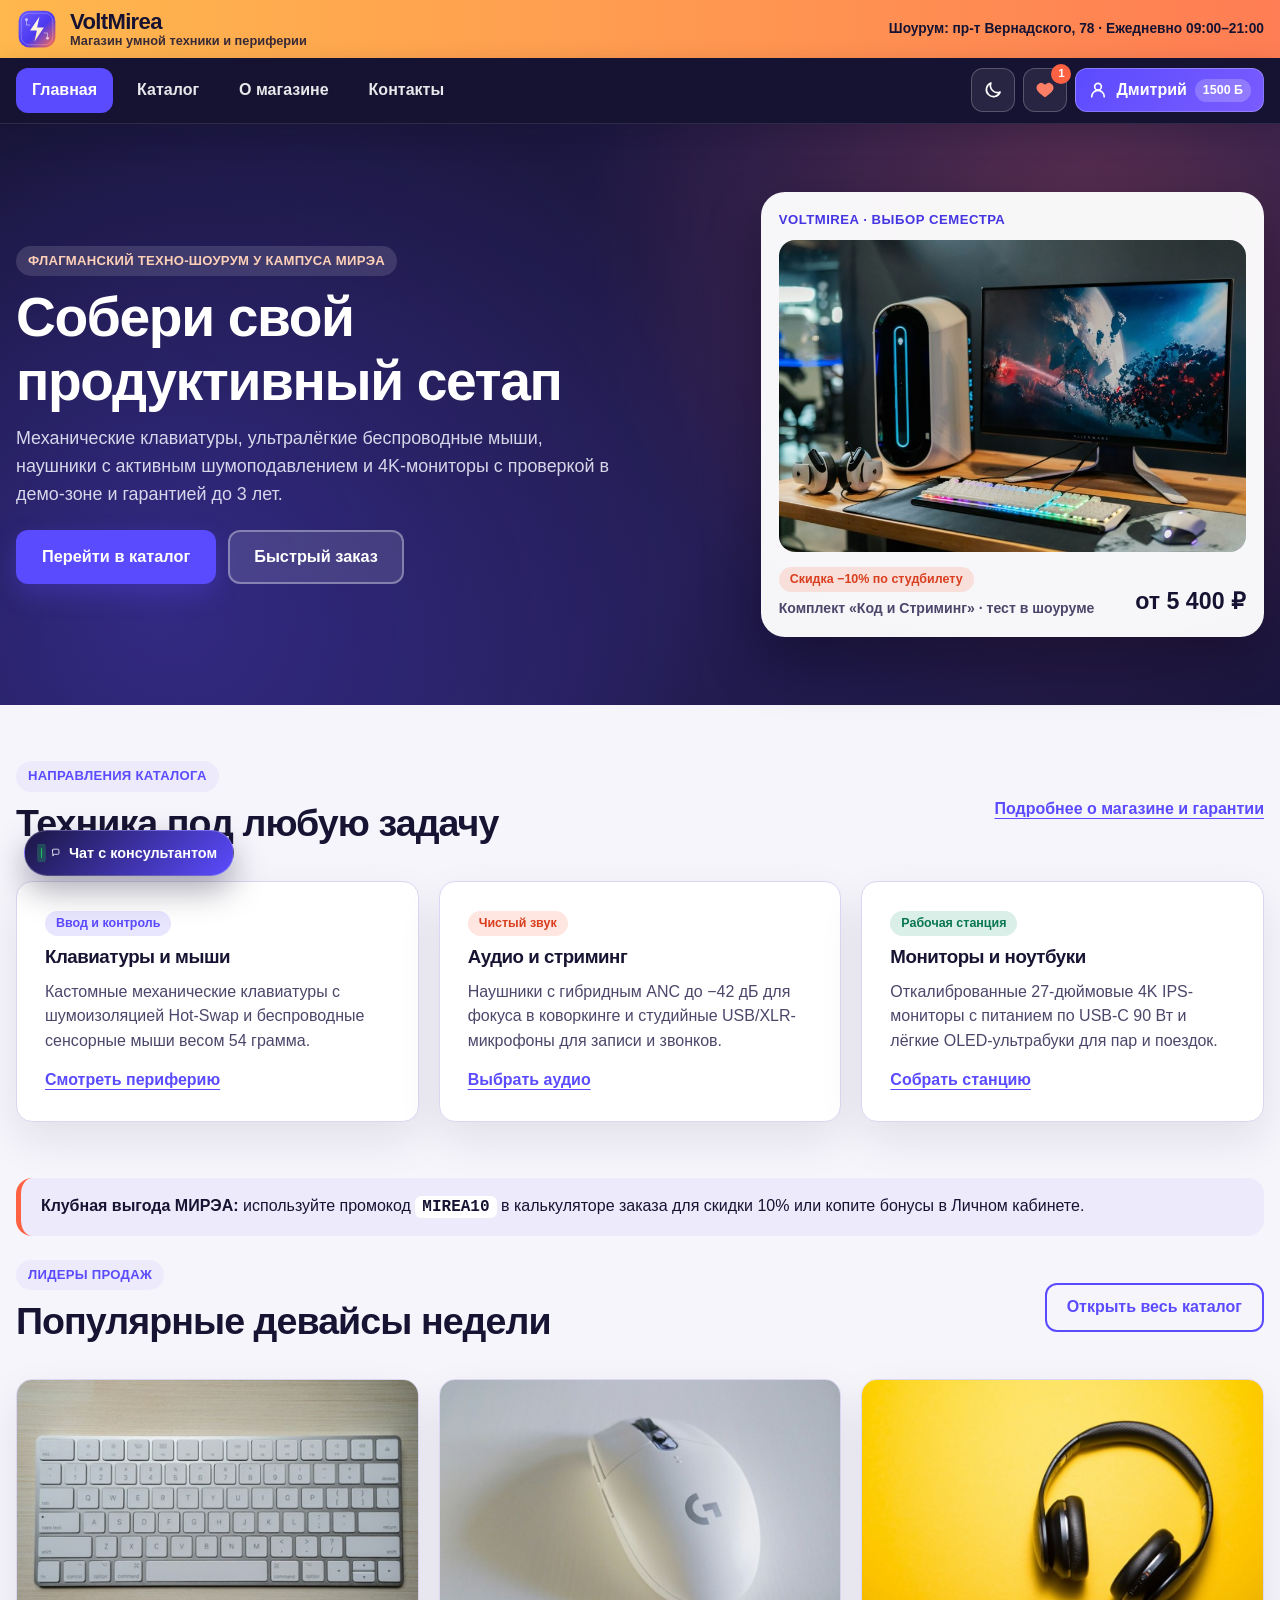
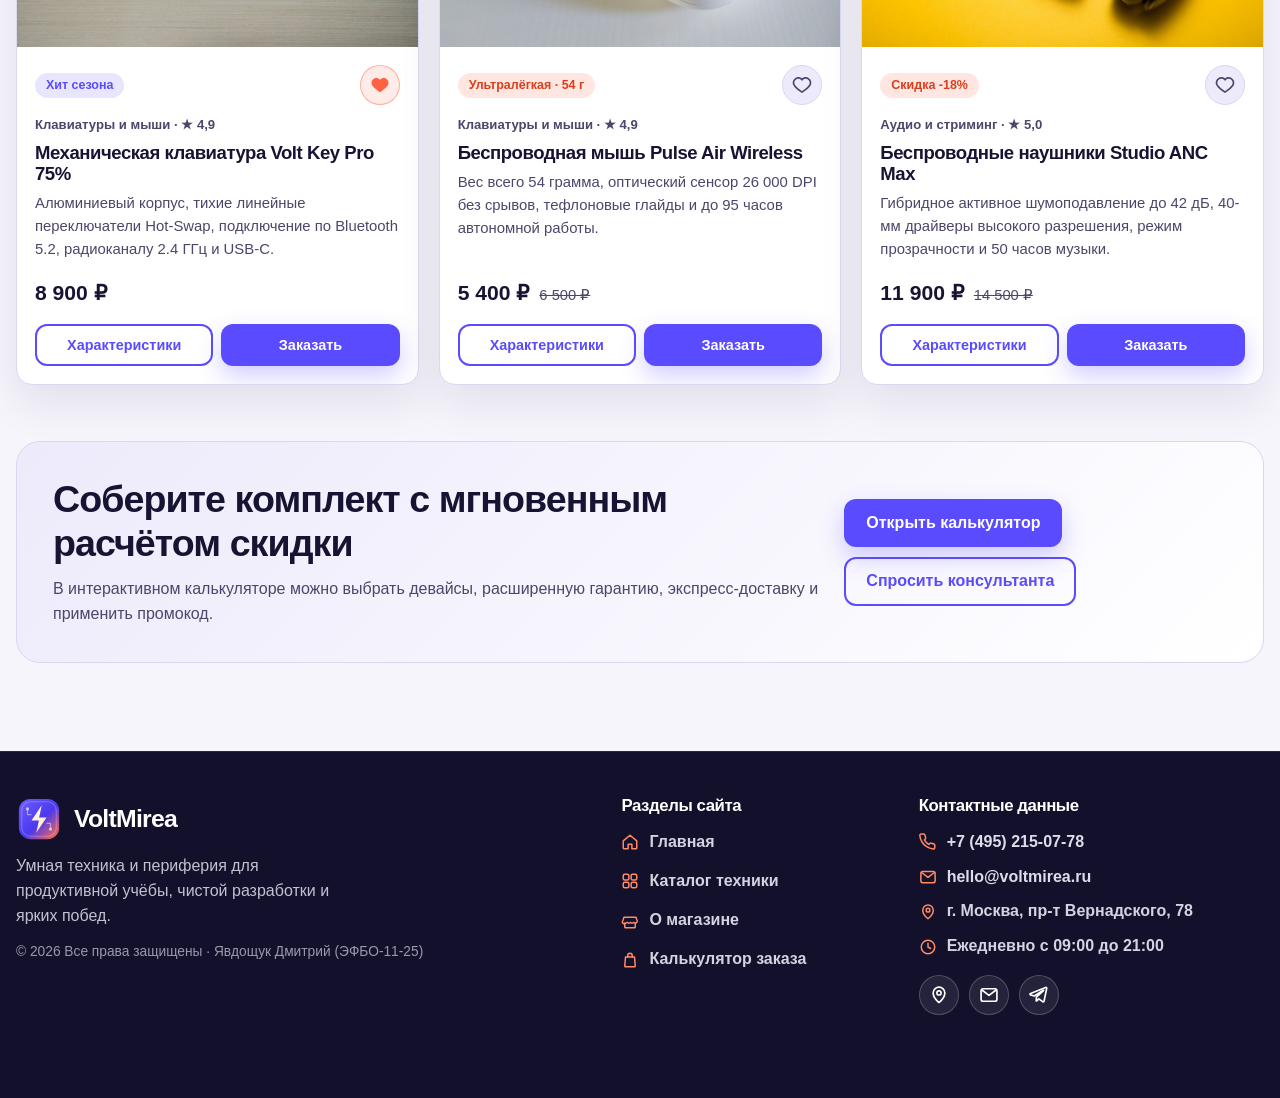
==== commit ec775b54: "feat: redesign tech store on React UI and custom responsive CSS" ====
--- a/index.html
+++ b/index.html
@@ -3,316 +3,129 @@
 <head>
   <meta charset="UTF-8">
   <meta name="viewport" content="width=device-width, initial-scale=1.0">
-  <meta name="description" content="Учебный интернет-магазин ShopProject: популярные товары, преимущества проекта и форма заявки.">
-  <title>ShopProject - Учебный интернет-магазин</title>
+  <meta name="description" content="VoltMirea — современный магазин компьютерной техники, механических клавиатур, беспроводных мышей, аудио и мониторов с клубной скидкой МИРЭА.">
+  <title>VoltMirea — Магазин умной техники и периферии</title>
+  <script>document.documentElement.dataset.theme=localStorage.getItem('voltmirea-theme')||'light';</script>
   <link rel="stylesheet" href="css/style.css">
   <link rel="stylesheet" href="css/responsive.css">
-  <script src="js/main.js" defer></script>
 </head>
-<body>
-  <header class="site-header">
-    <div class="site-header__inner">
-      <a class="site-header__logo" href="index.html">ShopProject</a>
+<body data-page="home">
+  <a class="skip-link" href="#main-content">Перейти к основному содержимому</a>
 
-      <nav class="site-nav" aria-label="Основная навигация">
-        <ul class="site-nav__list">
-          <li class="site-nav__item"><a class="site-nav__link site-nav__link--active" href="index.html" aria-current="page">Главная</a></li>
-          <li class="site-nav__item"><a class="site-nav__link" href="catalog.html">Каталог</a></li>
-          <li class="site-nav__item"><a class="site-nav__link" href="order.html">Заявка</a></li>
-          <li class="site-nav__item"><a class="site-nav__link" href="contacts.html">Контакты</a></li>
-          <li class="site-nav__item"><a class="site-nav__link" href="index.html#advantages">Преимущества</a></li>
-          <li class="site-nav__item"><a class="site-nav__link" href="index.html#popular">Популярные товары</a></li>
-          <li class="site-nav__item"><a class="site-nav__link" href="index.html#contacts">Обратная связь</a></li>
-        </ul>
-      </nav>
-    </div>
-  </header>
+  <header id="react-header" class="site-header-wrap"></header>
 
-  <main>
-    <section class="hero">
-      <div class="hero__content">
-        <h1 class="hero__title">Учебный интернет-магазин</h1>
-        <p class="hero__text">
-          Это главная страница учебного интернет-магазина.
-          В каталоге представлены компьютерные аксессуары,
-          а на странице контактов размещена информация для связи.
-        </p>
-        <a class="button button--primary" href="#popular">Перейти к товарам</a>
+  <main id="main-content" tabindex="-1">
+    <section class="hero-band" aria-labelledby="hero-title">
+      <div class="container">
+        <div class="hero-grid">
+          <div class="hero-copy">
+            <span class="eyebrow-tag">Флагманский техно-шоурум у кампуса МИРЭА</span>
+            <h1 class="hero-title" id="hero-title">Собери свой продуктивный сетап</h1>
+            <p class="hero-lead">
+              Механические клавиатуры, ультралёгкие беспроводные мыши, наушники с активным шумоподавлением и 4K-мониторы с проверкой в демо-зоне и гарантией до 3 лет.
+            </p>
+            <div class="hero-cta-row">
+              <a class="btn-volt btn-volt--primary btn-volt--lg" href="catalog.html">Перейти в каталог</a>
+              <button class="btn-volt btn-volt--ghost-light btn-volt--lg" type="button" data-open-quick-order="keyboard">Быстрый заказ</button>
+            </div>
+          </div>
+
+          <div class="hero-showcase-card">
+            <p class="hero-showcase-card__tag">VoltMirea · выбор семестра</p>
+            <picture class="hero-picture">
+              <source media="(min-width: 1024px)" srcset="images/hero-setup-800.jpg 800w, images/hero-setup-1200.jpg 1200w" sizes="480px">
+              <img
+                class="hero-showcase-card__img"
+                src="images/hero-setup-800.jpg"
+                srcset="images/hero-setup-480.jpg 480w, images/hero-setup-800.jpg 800w, images/hero-setup-1200.jpg 1200w"
+                sizes="(max-width: 767px) 92vw, 480px"
+                alt="Современное рабочее место разработчика с монитором, механической клавиатурой, беспроводной мышью и гарнитурой"
+                width="1200"
+                height="800"
+              >
+            </picture>
+            <div class="hero-showcase-card__foot">
+              <div>
+                <span class="badge-pill badge-pill--coral">Скидка −10% по студбилету</span>
+                <p class="hero-showcase-card__sub">Комплект «Код и Стриминг» · тест в шоуруме</p>
+              </div>
+              <p class="hero-showcase-card__price">от 5 400 ₽</p>
+            </div>
+          </div>
+        </div>
+      </div>
+    </section>
+
+    <section class="container section-block" aria-labelledby="directions-title">
+      <div class="section-header-split">
+        <div>
+          <span class="eyebrow-tag">Направления каталога</span>
+          <h2 class="section-h2" id="directions-title">Техника под любую задачу</h2>
+        </div>
+        <a class="text-arrow-link" href="about.html">Подробнее о магазине и гарантии</a>
       </div>
 
-      <picture class="hero__picture">
-        <source media="(min-width: 1200px)" srcset="images/hero-desktop.jpg">
-        <source media="(min-width: 768px)" srcset="images/hero-tablet.jpg">
-        <img
-          src="images/hero-mobile.jpg"
-          alt="Каталог компьютерных аксессуаров учебного интернет-магазина"
-          width="640"
-          height="480"
-          class="hero__image"
-        >
-      </picture>
-    </section>
-
-    <section class="section" id="advantages">
-      <h2 class="section__title">Преимущества проекта</h2>
-      <ul class="advantages-list">
-        <li class="advantages-list__item">Понятная HTML-структура.</li>
-        <li class="advantages-list__item">Семантические блоки страницы.</li>
-        <li class="advantages-list__item">Подключение внешнего CSS-файла.</li>
-        <li class="advantages-list__item">Единая навигация между страницами сайта.</li>
-      </ul>
-    </section>
-
-    <section class="section" id="popular">
-      <h2 class="section__title">Популярные товары</h2>
-
-      <div class="products-grid">
-        <article class="product-card">
-          <img
-            class="product-card__image"
-            src="images/mouse-640.jpg"
-            srcset="images/mouse-small.jpg 480w,
-                    images/mouse-640.jpg 640w,
-                    images/mouse.jpg 1000w"
-            sizes="(max-width: 639px) 100vw,
-                   (max-width: 1023px) 50vw,
-                   (max-width: 1279px) 33vw,
-                   25vw"
-            alt="Чёрная проводная мышь"
-            width="640"
-            height="480"
-            loading="lazy"
-          >
-          <p class="product-card__category">Мыши</p>
-          <h3 class="product-card__title"><a class="product-card__link" href="product-mouse.html">Проводная мышь</a></h3>
-          <p class="product-card__description">Компактная USB-мышь для работы и учёбы за компьютером.</p>
-          <p class="product-card__price">Цена: 1 000 руб.</p>
-          <button class="button button--primary product-card__button" type="button" data-product="Проводная мышь">
-            Заказать
-          </button>
+      <div class="pillars-grid">
+        <article class="pillar-card">
+          <span class="badge-pill badge-pill--violet">Ввод и контроль</span>
+          <h3>Клавиатуры и мыши</h3>
+          <p>Кастомные механические клавиатуры с шумоизоляцией Hot-Swap и беспроводные сенсорные мыши весом 54 грамма.</p>
+          <a class="text-arrow-link" href="catalog.html?cat=peripherals">Смотреть периферию</a>
         </article>
 
-        <article class="product-card product-card--new">
-          <img
-            class="product-card__image"
-            src="images/keyboard-640.jpg"
-            srcset="images/keyboard-small.jpg 480w,
-                    images/keyboard-640.jpg 640w,
-                    images/keyboard.jpg 1000w"
-            sizes="(max-width: 639px) 100vw,
-                   (max-width: 1023px) 50vw,
-                   (max-width: 1279px) 33vw,
-                   25vw"
-            alt="Белая клавиатура с цифровым блоком"
-            width="640"
-            height="480"
-            loading="lazy"
-          >
-          <span class="product-card__badge">Новинка</span>
-          <p class="product-card__category">Клавиатуры</p>
-          <h3 class="product-card__title"><a class="product-card__link" href="product.html">Клавиатура</a></h3>
-          <p class="product-card__description">Полноразмерная USB-клавиатура с цифровым блоком для набора текста.</p>
-          <p class="product-card__price">Цена: 1 500 руб.</p>
-          <button class="button button--primary product-card__button" type="button" data-product="Клавиатура">
-            Заказать
-          </button>
+        <article class="pillar-card">
+          <span class="badge-pill badge-pill--coral">Чистый звук</span>
+          <h3>Аудио и стриминг</h3>
+          <p>Наушники с гибридным ANC до −42 дБ для фокуса в коворкинге и студийные USB/XLR-микрофоны для записи и звонков.</p>
+          <a class="text-arrow-link" href="catalog.html?cat=audio">Выбрать аудио</a>
         </article>
 
-        <article class="product-card product-card--discount">
-          <img
-            class="product-card__image"
-            src="images/headset-640.jpg"
-            srcset="images/headset-small.jpg 480w,
-                    images/headset-640.jpg 640w,
-                    images/headset.jpg 1000w"
-            sizes="(max-width: 639px) 100vw,
-                   (max-width: 1023px) 50vw,
-                   (max-width: 1279px) 33vw,
-                   25vw"
-            alt="Белая гарнитура с микрофоном"
-            width="640"
-            height="480"
-            loading="lazy"
-          >
-          <span class="product-card__badge">Скидка</span>
-          <p class="product-card__category">Гарнитуры</p>
-          <h3 class="product-card__title"><a class="product-card__link" href="product-headset.html">Наушники с микрофоном</a></h3>
-          <p class="product-card__description">Проводная гарнитура для онлайн-занятий, общения и прослушивания музыки.</p>
-          <p class="product-card__price">Цена: 1 600 руб. <s class="product-card__old-price">2 000 руб.</s></p>
-          <button class="button button--primary product-card__button" type="button" data-product="Наушники с микрофоном">
-            Заказать
-          </button>
-        </article>
-
-        <article class="product-card product-card--out-of-stock">
-          <img
-            class="product-card__image"
-            src="images/webcam-640.jpg"
-            srcset="images/webcam-small.jpg 480w,
-                    images/webcam-640.jpg 640w,
-                    images/webcam.jpg 1000w"
-            sizes="(max-width: 639px) 100vw,
-                   (max-width: 1023px) 50vw,
-                   (max-width: 1279px) 33vw,
-                   25vw"
-            alt="Чёрная веб-камера на мониторе"
-            width="640"
-            height="480"
-            loading="lazy"
-          >
-          <span class="product-card__badge">Нет в наличии</span>
-          <p class="product-card__category">Веб-камеры</p>
-          <h3 class="product-card__title"><a class="product-card__link" href="product-webcam.html">Веб-камера</a></h3>
-          <p class="product-card__description">Full HD веб-камера для видеозвонков и онлайн-занятий.</p>
-          <p class="product-card__price">Цена: 2 500 руб.</p>
-          <button class="button button--primary product-card__button" type="button" disabled>
-            Нет в наличии
-          </button>
+        <article class="pillar-card">
+          <span class="badge-pill badge-pill--mint">Рабочая станция</span>
+          <h3>Мониторы и ноутбуки</h3>
+          <p>Откалиброванные 27-дюймовые 4K IPS-мониторы с питанием по USB-C 90 Вт и лёгкие OLED-ультрабуки для пар и поездок.</p>
+          <a class="text-arrow-link" href="catalog.html?cat=workstation">Собрать станцию</a>
         </article>
       </div>
     </section>
 
-    <aside class="aside-info">
-      <h2 class="aside-info__title">Информация для студентов</h2>
-      <p class="aside-info__text">
-        Товары и цены приведены для учебного примера. Форма заявки работает
-        без отправки данных на сервер. Интерфейс адаптирован под мобильные,
-        планшетные и настольные экраны по подходу Mobile First.
-      </p>
-    </aside>
+    <section class="container section-block" aria-labelledby="featured-title">
+      <div class="highlight-callout">
+        <strong>Клубная выгода МИРЭА:</strong> используйте промокод <code>MIREA10</code> в калькуляторе заказа для скидки 10% или копите бонусы в Личном кабинете.
+      </div>
+
+      <div class="section-header-split">
+        <div>
+          <span class="eyebrow-tag">Лидеры продаж</span>
+          <h2 class="section-h2" id="featured-title">Популярные девайсы недели</h2>
+        </div>
+        <a class="btn-volt btn-volt--outline" href="catalog.html">Открыть весь каталог</a>
+      </div>
+
+      <div id="react-home-featured"></div>
+    </section>
+
+    <section class="container section-block section-block--last" aria-labelledby="cta-calc-title">
+      <div class="cta-strip">
+        <div>
+          <h2 class="section-h2" id="cta-calc-title">Соберите комплект с мгновенным расчётом скидки</h2>
+          <p class="muted-note">В интерактивном калькуляторе можно выбрать девайсы, расширенную гарантию, экспресс-доставку и применить промокод.</p>
+        </div>
+        <div class="cta-strip__btns">
+          <a class="btn-volt btn-volt--primary" href="order.html">Открыть калькулятор</a>
+          <button class="btn-volt btn-volt--outline" type="button" data-open-chat="true">Спросить консультанта</button>
+        </div>
+      </div>
+    </section>
   </main>
 
-  <footer class="site-footer" id="contacts">
-    <div class="site-footer__inner">
-      <p>&copy; 2026 Учебный проект</p>
-      <p>Дисциплина: Фронтенд и бэкенд разработка</p>
-      <p>Выполнил: Явдощук Дмитрий</p>
-      <p>Группа: ЭФБО-11-25</p>
-    </div>
-  </footer>
+  <footer id="react-footer" class="site-footer"></footer>
+  <div id="react-floating-widgets"></div>
 
-  <a class="button button--primary to-top" href="#top">Наверх</a>
-
-  <dialog class="order-dialog" id="order-dialog" aria-labelledby="order-dialog-title">
-    <h2 class="order-dialog__title" id="order-dialog-title">Оформление заявки</h2>
-    <p class="order-dialog__product">Товар: <strong id="order-dialog-product"></strong></p>
-
-    <form class="order-form" id="order-form" action="#" method="post" novalidate>
-      <input id="selected-product" name="selected-product" type="hidden">
-      <p class="order-form__note">Поля со звёздочкой (*) обязательны для заполнения.</p>
-
-      <div class="order-form__field">
-        <label class="order-form__label" for="order-name">Имя <span class="order-form__required" aria-hidden="true">*</span></label>
-        <input
-          class="order-form__input"
-          id="order-name"
-          aria-describedby="order-name-error"
-          data-error="Введите имя: не меньше 2 символов."
-          name="name"
-          type="text"
-          placeholder="Введите ваше имя"
-          minlength="2"
-          autocomplete="given-name"
-          required
-        >
-        <span class="order-form__error" id="order-name-error"></span>
-      </div>
-
-      <div class="order-form__field">
-        <label class="order-form__label" for="order-email">E-mail <span class="order-form__required" aria-hidden="true">*</span></label>
-        <input
-          class="order-form__input"
-          id="order-email"
-          aria-describedby="order-email-error"
-          data-error="Введите e-mail в формате name@example.com."
-          name="email"
-          type="email"
-          placeholder="example@mail.ru"
-          autocomplete="email"
-          required
-        >
-        <span class="order-form__error" id="order-email-error"></span>
-      </div>
-
-      <div class="order-form__field">
-        <label class="order-form__label" for="order-phone">Телефон <span class="order-form__required" aria-hidden="true">*</span></label>
-        <input
-          class="order-form__input"
-          id="order-phone"
-          aria-describedby="order-phone-hint order-phone-error"
-          data-error="Введите телефон в формате +7 (900) 000-00-00."
-          name="phone"
-          type="tel"
-          inputmode="tel"
-          autocomplete="tel"
-          placeholder="+7 (900) 000-00-00"
-          pattern="^\+7 \(\d{3}\) \d{3}-\d{2}-\d{2}$"
-          required
-        >
-        <small class="order-form__hint" id="order-phone-hint">Формат: +7 (900) 000-00-00</small>
-        <span class="order-form__error" id="order-phone-error"></span>
-      </div>
-
-      <div class="order-form__field">
-        <label class="order-form__label" for="order-date">Дата связи</label>
-        <input
-          class="order-form__input"
-          id="order-date"
-          name="date"
-          type="date"
-        >
-      </div>
-
-      <div class="order-form__field order-form__field--wide">
-        <label class="order-form__label" for="order-topic">Тема заявки <span class="order-form__required" aria-hidden="true">*</span></label>
-        <select class="order-form__select" id="order-topic" aria-describedby="order-topic-error" data-error="Выберите тему заявки." name="topic" required>
-          <option value="">Выберите тему</option>
-          <option value="product">Заказ товара</option>
-          <option value="consultation">Консультация</option>
-          <option value="delivery">Доставка</option>
-        </select>
-        <span class="order-form__error" id="order-topic-error"></span>
-      </div>
-
-      <div class="order-form__field order-form__field--wide">
-        <label class="order-form__label" for="order-comment">Комментарий</label>
-        <textarea
-          class="order-form__textarea"
-          id="order-comment"
-          name="comment"
-          rows="4"
-          placeholder="Укажите дополнительную информацию"
-        ></textarea>
-      </div>
-
-      <div class="order-form__field order-form__field--checkbox">
-        <label class="order-form__label">
-          <input
-            class="order-form__checkbox"
-            id="order-agreement"
-            aria-describedby="order-agreement-error"
-            data-error="Подтвердите согласие на обработку данных."
-            name="agreement"
-            type="checkbox"
-            required
-          >
-          Я согласен на обработку данных <span class="order-form__required" aria-hidden="true">*</span>
-        </label>
-        <span class="order-form__error" id="order-agreement-error"></span>
-      </div>
-
-      <div class="order-form__actions">
-        <button class="button button--secondary" type="button" id="close-order-dialog">Закрыть</button>
-        <button class="button button--primary" type="submit">Отправить заявку</button>
-      </div>
-    </form>
-
-    <div class="order-dialog__success" id="order-dialog-success" hidden>
-      <p class="success-message" id="success-message" role="status" tabindex="-1">
-        Заявка отправлена! Мы свяжемся с вами в течение рабочего дня.
-      </p>
-      <button class="button button--primary" type="button" id="order-dialog-done">Готово</button>
-    </div>
-  </dialog>
+  <script src="js/vendor/react.production.min.js"></script>
+  <script src="js/vendor/react-dom.production.min.js"></script>
+  <script src="js/logic.js"></script>
+  <script src="js/components-shell.js"></script>
+  <script src="js/components-pages.js"></script>
 </body>
 </html>
--- a/css/style.css
+++ b/css/style.css
@@ -1,768 +1,2056 @@
-/* ===============================
-   1. Переменные проекта
-   =============================== */
-
 :root {
-  /* Основные цвета проекта */
-  --color-bg: #ffffff;
-  --color-text: #222222;
-  --color-muted: #666666;
-  --color-primary: #0057b8;
-  --color-primary-dark: #003f86;
-  --color-border: #dddddd;
-  --color-surface: #f7f7f7;
-  --color-surface-accent: #eef5ff;
-  --color-danger: #b00020;
-  --color-success: #168a2f;
-  --color-success-bg: #eefaf0;
-  --color-white: #ffffff;
-
-  /* Отступы */
-  --space-xs: 4px;
-  --space-sm: 8px;
-  --space-md: 16px;
-  --space-lg: 24px;
-  --space-xl: 32px;
-
-  /* Скругления */
-  --radius-sm: 6px;
-  --radius-md: 8px;
-  --radius-lg: 12px;
-
-  /* Размеры */
-  --container-width: 1100px;
-}
-
-/* ===============================
-   2. Базовые стили
-   =============================== */
-
-/* Ширина элемента включает содержимое, внутренние отступы и рамку. */
-* {
+  --volt-deep: #161332;
+  --volt-indigo: #231e4d;
+  --volt-primary: #5b4bff;
+  --volt-primary-dark: #4434e2;
+  --volt-coral: #ff6242;
+  --volt-amber: #f59e0b;
+  --volt-mint: #0d9668;
+  --volt-paper: #f6f5fc;
+  --volt-surface: #ffffff;
+  --volt-surface-soft: #edeafb;
+  --volt-ink: #171433;
+  --volt-muted: #4b476b;
+  --volt-line: #dbd6f2;
+  --volt-shadow: 0 18px 44px rgba(22, 19, 50, 0.09);
+  --volt-radius-sm: 10px;
+  --volt-radius-md: 16px;
+  --volt-radius-lg: 24px;
+  --ease-smooth: cubic-bezier(0.22, 1, 0.36, 1);
+}
+
+html[data-theme="dark"] {
+  --volt-paper: #0e0c1d;
+  --volt-surface: #17142e;
+  --volt-surface-soft: #221d42;
+  --volt-ink: #f4f3ff;
+  --volt-muted: #b8b3dc;
+  --volt-line: #312a5c;
+  --volt-shadow: 0 20px 48px rgba(0, 0, 0, 0.42);
+}
+
+*,
+*::before,
+*::after {
   box-sizing: border-box;
 }
 
-/*
-  Место под полосу прокрутки зарезервировано всегда, поэтому страница
-  не сдвигается, когда модальное окно отключает прокрутку.
-*/
 html {
-  scrollbar-gutter: stable;
   scroll-behavior: smooth;
-}
-
-:target {
-  outline: 2px dashed var(--color-primary);
-  outline-offset: 4px;
-}
-
-/* Минимальный сброс отступов и наследуемые стили текста. */
+  scroll-padding-top: 96px;
+  -webkit-text-size-adjust: 100%;
+}
+
 body {
   margin: 0;
-  font-family: Arial, sans-serif;
-  line-height: 1.5;
-  color: var(--color-text);
-  background-color: var(--color-bg);
-}
-
-/* Отступы отделяют содержимое от краёв окна браузера. */
+  min-height: 100svh;
+  display: flex;
+  flex-direction: column;
+  overflow-x: hidden;
+  font-family: "Manrope", -apple-system, BlinkMacSystemFont, "Segoe UI", Roboto, Arial, sans-serif;
+  font-size: 16px;
+  line-height: 1.55;
+  color: var(--volt-ink);
+  background-color: var(--volt-paper);
+  transition: background-color 200ms var(--ease-smooth), color 200ms var(--ease-smooth);
+}
+
 main {
-  padding: var(--space-lg);
-}
-
-/* ===============================
-   3. Общие элементы интерфейса
-   =============================== */
+  flex: 1 0 auto;
+}
+
+img,
+picture,
+svg,
+iframe {
+  display: block;
+  max-width: 100%;
+  height: auto;
+}
+
+button,
+input,
+select,
+textarea {
+  font: inherit;
+  color: inherit;
+}
+
+button {
+  cursor: pointer;
+}
 
 a {
-  color: var(--color-primary);
-}
-
-a:hover {
-  color: var(--color-primary-dark);
-}
-
-/* Видимый фокус помогает перемещаться по странице клавишей Tab. */
+  color: var(--volt-primary);
+  text-decoration: none;
+}
+
+html[data-theme="dark"] a {
+  color: #9e93ff;
+}
+
 a:focus-visible,
 button:focus-visible,
 input:focus-visible,
 select:focus-visible,
 textarea:focus-visible,
-summary:focus-visible {
-  outline: 2px solid var(--color-primary);
+[tabindex]:focus-visible {
+  outline: 3px solid var(--volt-coral);
   outline-offset: 3px;
 }
 
-/*
-  Кнопка - самостоятельный БЭМ-блок для ссылок-кнопок и настоящих кнопок.
-  Базовый класс задаёт форму, вариант оформления - модификатор.
-*/
-.button {
+.visually-hidden {
+  position: absolute !important;
+  width: 1px !important;
+  height: 1px !important;
+  padding: 0 !important;
+  margin: -1px !important;
+  overflow: hidden !important;
+  clip: rect(0, 0, 0, 0) !important;
+  white-space: nowrap !important;
+  border: 0 !important;
+}
+
+.skip-link {
+  position: fixed;
+  top: 12px;
+  left: 12px;
+  z-index: 3000;
+  padding: 12px 18px;
+  border-radius: var(--volt-radius-sm);
+  background: var(--volt-coral);
+  color: #ffffff !important;
+  font-weight: 800;
+  transform: translateY(-220%);
+  transition: transform 180ms var(--ease-smooth);
+}
+
+.skip-link:focus,
+.skip-link:focus-visible {
+  transform: translateY(0);
+}
+
+.container {
+  width: min(100% - 32px, 1280px);
+  margin-inline: auto;
+}
+
+.section-block {
+  padding-top: clamp(32px, 5vw, 56px);
+}
+
+.section-block--tight {
+  padding-top: clamp(24px, 3.5vw, 40px);
+}
+
+.section-block--last {
+  padding-bottom: clamp(56px, 7vw, 88px);
+}
+
+h1,
+h2,
+h3,
+h4 {
+  margin: 0 0 12px;
+  font-weight: 800;
+  letter-spacing: -0.025em;
+  line-height: 1.15;
+}
+
+p {
+  margin: 0 0 14px;
+}
+
+.page-h1,
+.hero-title {
+  font-size: clamp(1.9rem, 5.2vw, 3.45rem);
+}
+
+.section-h2 {
+  font-size: clamp(1.5rem, 3.5vw, 2.35rem);
+}
+
+.section-h3 {
+  font-size: 1.25rem;
+}
+
+.lead-paragraph,
+.hero-lead {
+  max-width: 60ch;
+  color: var(--volt-muted);
+  font-size: clamp(1rem, 1.4vw, 1.16rem);
+}
+
+.muted-note {
+  margin: 0;
+  color: var(--volt-muted);
+}
+
+.eyebrow-tag {
   display: inline-block;
-  padding: var(--space-sm) var(--space-md);
-  text-decoration: none;
-  border: none;
-  border-radius: var(--radius-sm);
-  font: inherit;
-  cursor: pointer;
-}
-
-/* Модификатор: основная кнопка. */
-.button--primary {
-  color: var(--color-white);
-  background-color: var(--color-primary);
-}
-
-/*
-  color повторяется специально: у ссылки-кнопки правило a:hover
-  сильнее, чем .button--primary, и без этого текст сливается с фоном.
-*/
-.button--primary:hover {
-  color: var(--color-white);
-  background-color: var(--color-primary-dark);
-}
-
-/* Модификатор: второстепенная кнопка с рамкой. */
-.button--secondary {
-  color: var(--color-primary);
-  background-color: transparent;
-  border: 1px solid var(--color-primary);
-}
-
-.button--secondary:hover {
-  color: var(--color-white);
-  background-color: var(--color-primary);
-}
-
-/* Момент нажатия: кнопка немного уменьшается. */
-.button:active {
-  transform: scale(0.96);
-}
-
-/* Отключённая кнопка приглушена и не реагирует на наведение и нажатие. */
-.button:disabled {
-  opacity: 0.6;
-  cursor: not-allowed;
-  transform: none;
-}
-
-.button--primary:disabled {
-  background-color: var(--color-primary);
-}
-
-/* ===============================
-   4. Компоненты страницы
-   =============================== */
-
-/*
-  Классы названы по БЭМ: блок (.product-card),
-  элемент блока (.product-card__title), модификатор (.product-card--out-of-stock).
-  Стили задаются через классы, а не через вложенные теги.
-  id остаются только для якорных ссылок и JavaScript.
-*/
-
-/* Шапка и подвал: фон на всю ширину окна и отступы от его краёв. */
-.site-header,
-.site-footer {
-  padding: var(--space-lg);
-  background-color: var(--color-surface);
-}
-
-/* Общая ширина и центрирование содержимого шапки и подвала. */
-.site-header__inner,
-.site-footer__inner {
-  max-width: var(--container-width);
-  margin: 0 auto;
-}
-
-/* Flexbox размещает логотип и меню в строку с переносом при нехватке места. */
-.site-header__inner {
-  display: flex;
-  align-items: center;
-  justify-content: space-between;
-  flex-wrap: wrap;
-  gap: var(--space-md);
-}
-
-/*
-  На широком экране шапка с меню закреплена у верхнего края окна.
-  sticky оставляет шапку в потоке, поэтому контент под ней не прячется.
-  Уже 1200px меню переносится на несколько строк и заняло бы до трети
-  экрана, поэтому там шапка прокручивается вместе со страницей.
-  z-index поднимает шапку над карточками и кнопкой «Наверх».
-  У шапки нет id="top": ссылка #top без такого элемента по стандарту HTML
-  прокручивает в начало страницы, а к закреплённой шапке браузер не прокрутил бы.
-*/
-@media (min-width: 1200px) {
-  .site-header {
-    position: sticky;
-    top: 0;
-    z-index: 20;
-  }
-
-  /* Якорная ссылка останавливает раздел под шапкой высотой 88px, а не за ней. */
-  html {
-    scroll-padding-top: 104px;
-  }
-}
-
-.site-header__logo {
-  font-size: 20px;
-  font-weight: bold;
-  text-decoration: none;
-  color: var(--color-text);
-}
-
-.site-nav__list {
-  display: flex;
-  flex-wrap: wrap;
-  justify-content: center;
-  align-items: center;
-  gap: var(--space-md);
-  padding: 0;
-  margin: 0;
-  list-style: none;
-}
-
-.site-nav__link {
-  display: inline-block;
-  padding: var(--space-sm) var(--space-md);
-  color: var(--color-primary);
-  text-decoration: none;
-  border-radius: var(--radius-sm);
-}
-
-.site-nav__link:hover {
-  color: var(--color-white);
-  background-color: var(--color-primary);
-}
-
-/* Модификатор: пункт меню текущей страницы. */
-.site-nav__link--active {
-  color: var(--color-white);
-  background-color: var(--color-primary);
-}
-
-.breadcrumbs {
-  max-width: var(--container-width);
-  margin: 0 auto var(--space-md);
-  font-size: 14px;
-  color: var(--color-muted);
-}
-
-.breadcrumbs__link {
-  color: var(--color-primary);
-}
-
-.breadcrumbs__current::before {
-  content: " / ";
-  color: var(--color-muted);
-}
-
-/*
-  Разделитель перед второй ссылкой: Главная / Каталог / Товар.
-  inline-block не даёт подчёркиванию ссылки перейти на разделитель.
-*/
-.breadcrumbs__link + .breadcrumbs__link::before {
-  content: "/ ";
-  display: inline-block;
-  white-space: pre;
-  color: var(--color-muted);
-}
-
-/* Первый экран выделяется светлым фоном и внутренними отступами. */
-.hero {
-  max-width: var(--container-width);
-  margin: 0 auto var(--space-xl);
-  padding: var(--space-xl) var(--space-lg);
-  background-color: var(--color-surface-accent);
-  border-radius: var(--radius-lg);
-}
-
-.hero__title {
-  margin-top: 0;
-  font-size: 32px;
-  line-height: 1.2;
-}
-
-.section {
-  max-width: var(--container-width);
-  margin: 0 auto var(--space-xl);
-}
-
-.section__title,
-.catalog-filters__title,
-.catalog-layout__title,
-.aside-info__title {
-  margin-top: 0;
-}
-
-.advantages-list {
-  padding-left: var(--space-lg);
-}
-
-.advantages-list__item {
-  margin-bottom: var(--space-sm);
-}
-
-/* CSS Grid распределяет карточки по колонкам с учётом ширины контейнера. */
-.products-grid {
-  display: grid;
-  grid-template-columns: repeat(auto-fit, minmax(min(100%, 240px), 1fr));
-  gap: var(--space-lg);
-}
-
-/* Именованные области размещают фильтры слева, товары справа. */
-.catalog-layout {
-  max-width: var(--container-width);
-  margin: 0 auto var(--space-xl);
-  display: grid;
-  grid-template-columns: 260px 1fr;
-  grid-template-areas: "filters products";
-  gap: var(--space-lg);
-}
-
-/*
-  Элементы макета занимают свои области сетки. Фильтры - отдельный блок
-  catalog-filters, а место в сетке ему даёт элемент catalog-layout__filters.
-*/
-.catalog-layout__filters {
-  grid-area: filters;
-}
-
-.catalog-layout__products {
-  grid-area: products;
-}
-
-.catalog-filters {
-  padding: var(--space-md);
-  border: 1px solid var(--color-border);
-  border-radius: var(--radius-md);
-  background-color: var(--color-surface);
-}
-
-.filters-form {
-  display: grid;
-  gap: var(--space-md);
-}
-
-.filters-form__group {
-  margin: 0;
-  padding: var(--space-md);
-  border: 1px solid var(--color-border);
-  border-radius: var(--radius-sm);
-}
-
-.filters-form__legend {
-  font-weight: 700;
-}
-
-.filters-form__label {
-  display: block;
-  margin-bottom: var(--space-sm);
-}
-
-.filters-form__input {
-  width: 100%;
-  padding: 8px 10px;
-  border: 1px solid var(--color-border);
-  border-radius: var(--radius-sm);
-  font: inherit;
-}
-
-/*
-  position: relative оставляет карточку на месте, но делает её
-  точкой отсчёта для бейджа с position: absolute.
-*/
-.product-card {
+  margin-bottom: 10px;
+  padding: 5px 12px;
+  border-radius: 999px;
+  font-size: 0.82rem;
+  font-weight: 800;
+  letter-spacing: 0.02em;
+  text-transform: uppercase;
+  background: var(--volt-surface-soft);
+  color: var(--volt-primary);
+}
+
+html[data-theme="dark"] .eyebrow-tag {
+  color: #b8afff;
+}
+
+.ui-icon {
+  width: 20px;
+  height: 20px;
+  flex-shrink: 0;
+}
+
+/* Header & Navbar */
+.site-header-wrap {
   position: relative;
-  display: flex;
-  flex-direction: column;
-  gap: var(--space-sm);
-  padding: var(--space-md);
-  border: 1px solid var(--color-border);
-  border-radius: var(--radius-md);
-  background-color: var(--color-bg);
-}
-
-.product-card:hover {
-  border-color: var(--color-primary);
-}
-
-/*
-  Бейдж убран из обычного потока и посажен на верхнюю рамку карточки справа.
-  top и right отсчитываются от карточки, потому что у неё position: relative.
-  Отрицательный top выводит бейдж за край карточки, поэтому он не
-  наезжает на заголовок даже на узком экране.
-*/
-.product-card__badge {
-  position: absolute;
-  top: calc(var(--space-sm) * -1);
-  right: var(--space-md);
-  padding: var(--space-xs) var(--space-sm);
-  color: var(--color-white);
-  background-color: var(--color-muted);
-  border-radius: var(--radius-sm);
-  font-size: 14px;
-  font-weight: bold;
-  line-height: 1;
-}
-
-/* Модификатор блока: карточка товара без наличия выделена серым фоном. */
-.product-card--out-of-stock {
-  background-color: var(--color-surface);
-}
-
-/*
-  Модификаторы блока меняют его элементы: один класс на карточке
-  задаёт и цвет бейджа, и вид цены.
-*/
-.product-card--new .product-card__badge {
-  background-color: var(--color-primary);
-}
-
-.product-card--discount .product-card__badge {
-  background-color: var(--color-danger);
-}
-
-.product-card--discount .product-card__price {
-  color: var(--color-danger);
-}
-
-/* Старая цена товара со скидкой: <s> зачёркивает её по смыслу, а не только визуально. */
-.product-card__old-price {
-  margin-left: var(--space-xs);
-  font-weight: normal;
-  color: var(--color-muted);
-}
-
-.product-card__title,
-.product-card__description {
-  margin: 0;
-}
-
-.product-card__price {
-  margin-top: auto;
-  margin-bottom: 0;
-  font-weight: bold;
-}
-
-.product-card__button {
-  align-self: flex-start;
-}
-
-/*
-  Фото товара в карточке каталога. В HTML стоит уменьшенная копия 480×360,
-  а aspect-ratio и object-fit держат у всех карточек одинаковую пропорцию 4:3.
-*/
-.product-card__image {
-  display: block;
-  width: 100%;
-  height: auto;
-  aspect-ratio: 4 / 3;
-  object-fit: cover;
-  border-radius: var(--radius-sm);
-}
-
-.product-card__category {
-  margin: 0;
-  font-size: 14px;
-  color: var(--color-muted);
-}
-
-/* Название товара ведёт на страницу товара. */
-.product-card__link {
-  color: inherit;
-  text-decoration: none;
-}
-
-.product-card__link:hover {
-  color: var(--color-primary);
-  text-decoration: underline;
-}
-
-/*
-  Страница товара: фото и описание в две колонки, таблица под ними.
-  auto-fit сам ставит описание под фото, когда двум колонкам не хватает места.
-*/
-.product-details {
-  max-width: var(--container-width);
-  margin: 0 auto var(--space-xl);
-  display: grid;
-  grid-template-columns: repeat(auto-fit, minmax(min(100%, 400px), 1fr));
-  gap: var(--space-xl);
-  align-items: start;
-}
-
-/* width и height в HTML резервируют место под фото до его загрузки. */
-.product-details__image {
-  display: block;
-  width: 100%;
-  height: auto;
-  border-radius: var(--radius-md);
-}
-
-.product-details__info {
+  z-index: 1000;
+}
+
+.topbar {
+  background: linear-gradient(90deg, #ffb84d 0%, #ff7d54 100%);
+  color: #161332;
+  padding-block: 10px;
+}
+
+.topbar__inner {
   display: flex;
   flex-direction: column;
   align-items: flex-start;
-  gap: var(--space-md);
-}
-
-.product-details__category,
-.product-details__title,
-.product-details__description,
-.product-details__price,
-.product-details__stock {
+  gap: 6px;
+}
+
+.brand-link {
+  display: inline-flex;
+  align-items: center;
+  gap: 12px;
+  color: #161332 !important;
+}
+
+.brand-link__logo {
+  width: 42px;
+  height: 42px;
+  border-radius: 12px;
+  flex-shrink: 0;
+}
+
+.brand-link__text {
+  display: flex;
+  flex-direction: column;
+  line-height: 1.15;
+}
+
+.brand-link__name {
+  font-size: 1.38rem;
+  font-weight: 800;
+  letter-spacing: -0.03em;
+}
+
+.brand-link__sub {
+  font-size: 0.8rem;
+  font-weight: 700;
+  opacity: 0.85;
+}
+
+.topbar__info {
   margin: 0;
-}
-
-.product-details__category {
-  font-size: 14px;
-  color: var(--color-muted);
-}
-
-.product-details__title {
-  font-size: 32px;
+  font-size: 0.86rem;
+  font-weight: 700;
+}
+
+.main-navbar {
+  background: var(--volt-deep);
+  color: #ffffff;
+  border-bottom: 1px solid rgba(255, 255, 255, 0.1);
+  box-shadow: 0 10px 28px rgba(15, 12, 36, 0.2);
+}
+
+.main-navbar__inner {
+  display: flex;
+  flex-wrap: wrap;
+  align-items: center;
+  justify-content: space-between;
+  gap: 10px;
+  padding-block: 10px;
+}
+
+.burger-btn {
+  display: inline-flex;
+  align-items: center;
+  justify-content: center;
+  width: 44px;
+  height: 44px;
+  padding: 0;
+  border-radius: 12px;
+  border: 1px solid rgba(255, 255, 255, 0.26);
+  background: rgba(255, 255, 255, 0.06);
+  color: #ffffff;
+}
+
+.burger-btn__lines {
+  position: relative;
+  width: 20px;
+  height: 2px;
+  background: currentColor;
+  border-radius: 2px;
+  transition: background-color 160ms ease;
+}
+
+.burger-btn__lines::before,
+.burger-btn__lines::after {
+  content: "";
+  position: absolute;
+  left: 0;
+  width: 20px;
+  height: 2px;
+  background: #ffffff;
+  border-radius: 2px;
+  transition: transform 180ms ease;
+}
+
+.burger-btn__lines::before {
+  top: -6px;
+}
+
+.burger-btn__lines::after {
+  top: 6px;
+}
+
+.burger-btn__lines.is-open {
+  background: transparent;
+}
+
+.burger-btn__lines.is-open::before {
+  transform: translateY(6px) rotate(45deg);
+}
+
+.burger-btn__lines.is-open::after {
+  transform: translateY(-6px) rotate(-45deg);
+}
+
+.nav-links {
+  display: none;
+  width: 100%;
+  order: 3;
+  flex-direction: column;
+  gap: 6px;
+  list-style: none;
+  margin: 4px 0 0;
+  padding: 8px 0 4px;
+  border-top: 1px solid rgba(255, 255, 255, 0.12);
+}
+
+.nav-links.is-open {
+  display: flex;
+}
+
+.nav-links__link {
+  display: flex;
+  align-items: center;
+  min-height: 44px;
+  padding: 10px 16px;
+  border-radius: 12px;
+  color: rgba(255, 255, 255, 0.9) !important;
+  font-weight: 700;
+  transition: background-color 160ms ease, color 160ms ease;
+}
+
+.nav-links__link:hover {
+  background: rgba(255, 255, 255, 0.12);
+  color: #ffffff !important;
+}
+
+.nav-links__link.is-active {
+  background: var(--volt-primary);
+  color: #ffffff !important;
+}
+
+.nav-actions {
+  display: flex;
+  align-items: center;
+  gap: 8px;
+}
+
+.nav-action-btn {
+  position: relative;
+  display: inline-flex;
+  align-items: center;
+  justify-content: center;
+  width: 44px;
+  height: 44px;
+  border-radius: 12px;
+  border: 1px solid rgba(255, 255, 255, 0.22);
+  background: rgba(255, 255, 255, 0.08);
+  color: #ffffff;
+  transition: transform 150ms ease, border-color 150ms ease, background-color 150ms ease;
+}
+
+.nav-action-btn:hover {
+  border-color: #ff9c7e;
+  background: rgba(255, 255, 255, 0.16);
+}
+
+.nav-action-btn--fav svg {
+  color: #ff7e66;
+}
+
+.nav-action-btn__badge {
+  position: absolute;
+  top: -5px;
+  right: -5px;
+  min-width: 20px;
+  height: 20px;
+  padding: 0 5px;
+  border-radius: 999px;
+  background: var(--volt-coral);
+  color: #ffffff;
+  font-size: 0.72rem;
+  font-weight: 800;
+  display: inline-flex;
+  align-items: center;
+  justify-content: center;
+}
+
+.cabinet-trigger-btn {
+  display: inline-flex;
+  align-items: center;
+  gap: 8px;
+  min-height: 44px;
+  padding: 6px 12px;
+  border-radius: 12px;
+  border: 1px solid rgba(255, 255, 255, 0.24);
+  background: linear-gradient(135deg, #5b4bff 0%, #7a5cff 100%);
+  color: #ffffff;
+  font-weight: 700;
+}
+
+.cabinet-trigger-btn__label {
+  display: none;
+}
+
+.cabinet-trigger-btn__bonus {
+  padding: 2px 8px;
+  border-radius: 999px;
+  background: rgba(255, 255, 255, 0.2);
+  font-size: 0.78rem;
+  font-weight: 800;
+}
+
+/* Buttons & Badges */
+.btn-volt {
+  display: inline-flex;
+  align-items: center;
+  justify-content: center;
+  gap: 8px;
+  min-height: 44px;
+  padding: 10px 20px;
+  border-radius: 12px;
+  border: 2px solid transparent;
+  font-weight: 800;
+  text-align: center;
+  transition: transform 150ms ease, background-color 160ms ease, border-color 160ms ease, color 160ms ease;
+}
+
+.btn-volt:active {
+  transform: scale(0.98);
+}
+
+.btn-volt--lg {
+  min-height: 50px;
+  padding: 12px 24px;
+  font-size: 1.02rem;
+}
+
+.btn-volt--sm {
+  min-height: 40px;
+  padding: 8px 14px;
+  font-size: 0.9rem;
+}
+
+.btn-volt--full {
+  width: 100%;
+}
+
+.btn-volt--primary {
+  background: var(--volt-primary);
+  color: #ffffff !important;
+  box-shadow: 0 10px 24px rgba(91, 75, 255, 0.28);
+}
+
+.btn-volt--primary:hover {
+  background: var(--volt-primary-dark);
+  color: #ffffff !important;
+}
+
+.btn-volt--outline {
+  background: transparent;
+  border-color: var(--volt-primary);
+  color: var(--volt-primary) !important;
+}
+
+html[data-theme="dark"] .btn-volt--outline {
+  border-color: #9e93ff;
+  color: #c5bdff !important;
+}
+
+.btn-volt--outline:hover {
+  background: var(--volt-primary);
+  color: #ffffff !important;
+}
+
+.btn-volt--ghost {
+  background: var(--volt-surface-soft);
+  color: var(--volt-ink) !important;
+}
+
+.btn-volt--ghost-light {
+  background: rgba(255, 255, 255, 0.12);
+  border-color: rgba(255, 255, 255, 0.34);
+  color: #ffffff !important;
+}
+
+.btn-volt--ghost-light:hover {
+  background: rgba(255, 255, 255, 0.22);
+}
+
+.btn-volt--light {
+  background: #ffffff;
+  color: #161332 !important;
+}
+
+.btn-volt--light:hover {
+  background: #ffe7dc;
+}
+
+.btn-volt--disabled {
+  background: var(--volt-surface-soft);
+  color: var(--volt-muted) !important;
+  cursor: not-allowed;
+}
+
+.badge-pill {
+  display: inline-flex;
+  align-items: center;
+  padding: 5px 11px;
+  border-radius: 999px;
+  font-size: 0.78rem;
+  font-weight: 800;
   line-height: 1.2;
 }
 
-.product-details__price {
-  font-size: 24px;
-  font-weight: bold;
-}
-
-.product-details__stock {
-  color: var(--color-success);
-  font-weight: bold;
-}
-
-/* Модификатор: товара нет в наличии. */
-.product-details__stock--out {
-  color: var(--color-muted);
-}
-
-/* Старая цена товара со скидкой. */
-.product-details__old-price {
-  margin-left: var(--space-sm);
-  font-size: 18px;
-  font-weight: normal;
-  color: var(--color-muted);
-}
-
-/* Таблица характеристик занимает всю ширину под фото и описанием. */
-.product-details__specs {
-  grid-column: 1 / -1;
+.badge-pill--violet {
+  background: rgba(91, 75, 255, 0.14);
+  color: var(--volt-primary);
+}
+
+html[data-theme="dark"] .badge-pill--violet {
+  background: rgba(139, 126, 255, 0.22);
+  color: #cbc4ff;
+}
+
+.badge-pill--coral {
+  background: rgba(255, 98, 66, 0.16);
+  color: #d93f1f;
+}
+
+html[data-theme="dark"] .badge-pill--coral {
+  background: rgba(255, 98, 66, 0.25);
+  color: #ff9d88;
+}
+
+.badge-pill--mint {
+  background: rgba(13, 150, 104, 0.15);
+  color: #097551;
+}
+
+html[data-theme="dark"] .badge-pill--mint {
+  background: rgba(16, 185, 129, 0.24);
+  color: #6ee7b7;
+}
+
+.badge-pill--amber {
+  background: rgba(245, 158, 11, 0.18);
+  color: #9a5b00;
+}
+
+html[data-theme="dark"] .badge-pill--amber {
+  color: #fcd34d;
+}
+
+.badge-pill--muted {
+  background: var(--volt-surface-soft);
+  color: var(--volt-muted);
+}
+
+/* Hero Section */
+.hero-band {
+  position: relative;
+  padding-block: clamp(36px, 6vw, 68px);
+  background: radial-gradient(circle at 85% 18%, rgba(255, 98, 66, 0.24), transparent 42%),
+              radial-gradient(circle at 12% 80%, rgba(91, 75, 255, 0.35), transparent 48%),
+              linear-gradient(135deg, #15122e 0%, #241d53 60%, #1b1640 100%);
+  color: #ffffff;
+}
+
+.hero-band .eyebrow-tag {
+  background: rgba(255, 255, 255, 0.13);
+  color: #ffd0b8;
+}
+
+.hero-band .hero-lead {
+  color: rgba(244, 243, 255, 0.86);
+}
+
+.hero-grid {
+  display: grid;
+  grid-template-columns: 1fr;
+  gap: 28px;
+  align-items: center;
+}
+
+.hero-cta-row {
+  display: flex;
+  flex-direction: column;
+  gap: 12px;
+  margin-top: 22px;
+}
+
+.hero-showcase-card {
+  padding: 18px;
+  border-radius: var(--volt-radius-lg);
+  background: rgba(255, 255, 255, 0.96);
+  color: #161332;
+  box-shadow: 0 24px 54px rgba(7, 5, 22, 0.4);
+}
+
+.hero-showcase-card__tag {
+  margin: 0 0 10px;
+  font-size: 0.82rem;
+  font-weight: 800;
+  text-transform: uppercase;
+  letter-spacing: 0.04em;
+  color: #4434e2;
+}
+
+.hero-showcase-card__img {
+  width: 100%;
+  aspect-ratio: 3 / 2;
+  object-fit: cover;
+  border-radius: var(--volt-radius-md);
+}
+
+.hero-showcase-card__foot {
+  display: flex;
+  flex-wrap: wrap;
+  align-items: flex-end;
+  justify-content: space-between;
+  gap: 12px;
+  margin-top: 14px;
+}
+
+.hero-showcase-card__sub {
+  margin: 6px 0 0;
+  font-size: 0.88rem;
+  font-weight: 600;
+  color: #4b476b;
+}
+
+.hero-showcase-card__price {
+  margin: 0;
+  font-size: 1.45rem;
+  font-weight: 800;
+  color: #161332;
+}
+
+/* Section Headers, Cards & Grids */
+.section-header-split {
+  display: flex;
+  flex-direction: column;
+  align-items: flex-start;
+  justify-content: space-between;
+  gap: 14px;
+  margin-bottom: 24px;
+}
+
+.text-arrow-link {
+  font-weight: 800;
+  text-decoration: underline;
+  text-underline-offset: 4px;
+}
+
+.pillars-grid,
+.cards-grid-three,
+.products-grid,
+.stats-four-grid {
+  display: grid;
+  grid-template-columns: 1fr;
+  gap: 20px;
+}
+
+.pillar-card,
+.surface-card,
+.stat-tile {
+  padding: clamp(20px, 3vw, 28px);
+  border-radius: var(--volt-radius-md);
+  background: var(--volt-surface);
+  border: 1px solid var(--volt-line);
+  box-shadow: var(--volt-shadow);
+}
+
+.pillar-card h3 {
+  margin-top: 10px;
+}
+
+.pillar-card p {
+  color: var(--volt-muted);
+}
+
+.stat-tile strong {
+  display: block;
+  font-size: clamp(1.65rem, 3vw, 2.25rem);
+  font-weight: 800;
+  color: var(--volt-primary);
+  margin-bottom: 6px;
+}
+
+html[data-theme="dark"] .stat-tile strong {
+  color: #a99fff;
+}
+
+.stat-tile span {
+  color: var(--volt-muted);
+  font-size: 0.94rem;
+}
+
+.highlight-callout {
+  margin-bottom: 24px;
+  padding: 16px 20px;
+  border-radius: var(--volt-radius-md);
+  border-left: 5px solid var(--volt-coral);
+  background: var(--volt-surface-soft);
+}
+
+.highlight-callout code {
+  padding: 2px 7px;
+  border-radius: 6px;
+  background: var(--volt-surface);
+  font-weight: 800;
+}
+
+/* Product Cards */
+.device-card {
+  display: flex;
+  flex-direction: column;
+  min-width: 0;
+  border-radius: var(--volt-radius-md);
+  background: var(--volt-surface);
+  border: 1px solid var(--volt-line);
+  box-shadow: var(--volt-shadow);
+  overflow: hidden;
+  transition: transform 200ms var(--ease-smooth), border-color 200ms ease;
+}
+
+.device-card:hover {
+  transform: translateY(-4px);
+  border-color: var(--volt-primary);
+}
+
+.device-card--out {
+  opacity: 0.88;
+}
+
+.device-card__media {
+  display: block;
+  overflow: hidden;
+  background: var(--volt-surface-soft);
+}
+
+.device-card__img {
+  width: 100%;
+  aspect-ratio: 3 / 2;
+  object-fit: cover;
+  transition: transform 320ms var(--ease-smooth);
+}
+
+.device-card:hover .device-card__img {
+  transform: scale(1.03);
+}
+
+.device-card__body {
+  display: flex;
+  flex: 1 1 auto;
+  flex-direction: column;
+  padding: 18px;
+}
+
+.device-card__top {
+  display: flex;
+  align-items: center;
+  justify-content: space-between;
+  gap: 10px;
+  margin-bottom: 10px;
+}
+
+.fav-heart-btn {
+  display: inline-flex;
+  align-items: center;
+  justify-content: center;
+  width: 40px;
+  height: 40px;
+  border-radius: 50%;
+  border: 1px solid var(--volt-line);
+  background: var(--volt-surface-soft);
+  color: var(--volt-muted);
+  transition: transform 150ms ease, color 150ms ease, border-color 150ms ease;
+}
+
+.fav-heart-btn:hover {
+  transform: scale(1.06);
+  color: var(--volt-coral);
+}
+
+.fav-heart-btn.is-active {
+  color: var(--volt-coral);
+  border-color: rgba(255, 98, 66, 0.45);
+  background: rgba(255, 98, 66, 0.12);
+}
+
+.device-card__cat {
+  margin: 0 0 6px;
+  font-size: 0.82rem;
+  font-weight: 700;
+  color: var(--volt-muted);
+}
+
+.device-card__title {
+  font-size: 1.16rem;
+  margin-bottom: 8px;
+  overflow-wrap: anywhere;
+}
+
+.device-card__title a {
+  color: var(--volt-ink) !important;
+}
+
+.device-card__title a:hover {
+  color: var(--volt-primary) !important;
+}
+
+.device-card__desc {
+  color: var(--volt-muted);
+  font-size: 0.93rem;
+  margin-bottom: 16px;
+  overflow-wrap: anywhere;
+}
+
+.device-card__price-row {
+  margin-top: auto;
+  display: flex;
+  align-items: baseline;
+  gap: 10px;
+  margin-bottom: 14px;
+}
+
+.device-card__price {
+  font-size: 1.32rem;
+  font-weight: 800;
+}
+
+.device-card__old {
+  font-size: 0.92rem;
+  color: var(--volt-muted);
+}
+
+.device-card__actions {
+  display: grid;
+  grid-template-columns: 1fr 1fr;
+  gap: 8px;
+}
+
+/* CTA Strip */
+.cta-strip {
+  display: flex;
+  flex-direction: column;
+  gap: 18px;
+  padding: clamp(22px, 4vw, 36px);
+  border-radius: var(--volt-radius-lg);
+  background: linear-gradient(135deg, var(--volt-surface-soft) 0%, var(--volt-surface) 100%);
+  border: 1px solid var(--volt-line);
+}
+
+.cta-strip__btns {
+  display: flex;
+  flex-direction: column;
+  gap: 10px;
+}
+
+/* Catalog Page */
+.catalog-top-controls {
+  display: grid;
+  gap: 16px;
+  margin-bottom: 24px;
+}
+
+.filter-pills,
+.product-switcher {
+  display: flex;
+  flex-wrap: wrap;
+  gap: 8px;
+}
+
+.filter-pill {
+  min-height: 42px;
+  padding: 8px 16px;
+  border-radius: 999px;
+  border: 1px solid var(--volt-line);
+  background: var(--volt-surface);
+  font-weight: 700;
+  font-size: 0.9rem;
+  transition: background-color 150ms ease, color 150ms ease, border-color 150ms ease;
+}
+
+.filter-pill:hover {
+  border-color: var(--volt-primary);
+}
+
+.filter-pill.is-active {
+  background: var(--volt-primary);
+  border-color: var(--volt-primary);
+  color: #ffffff;
+}
+
+.search-sort-bar {
+  display: grid;
+  grid-template-columns: 1fr;
+  gap: 14px;
+  padding: 18px;
+  border-radius: var(--volt-radius-md);
+  background: var(--volt-surface);
+  border: 1px solid var(--volt-line);
+}
+
+.catalog-layout {
+  display: grid;
+  grid-template-columns: 1fr;
+  gap: 24px;
+}
+
+.catalog-filters {
+  order: -1;
+  min-width: 0;
+  padding: 20px;
+  border-radius: var(--volt-radius-md);
+  background: var(--volt-surface);
+  border: 1px solid var(--volt-line);
+  box-shadow: var(--volt-shadow);
+}
+
+.catalog-filters__title {
+  font-size: 1.15rem;
+  margin-bottom: 14px;
+}
+
+.filters-stack {
+  display: grid;
+  gap: 14px;
+}
+
+.catalog-filters__count {
+  margin: 0;
+  font-size: 0.9rem;
+  font-weight: 700;
+  color: var(--volt-muted);
+}
+
+.catalog-results {
+  min-width: 0;
+}
+
+.empty-state-box {
+  padding: 32px 20px;
+  text-align: center;
+  border-radius: var(--volt-radius-md);
+  background: var(--volt-surface);
+  border: 1px dashed var(--volt-line);
+}
+
+/* Forms & Inputs */
+.field-box,
+.order-form__field {
+  display: grid;
+  gap: 6px;
+  min-width: 0;
+}
+
+.field-label {
+  font-size: 0.9rem;
+  font-weight: 700;
+}
+
+.field-input {
+  width: 100%;
+  min-height: 46px;
+  padding: 10px 14px;
+  border-radius: 12px;
+  border: 1px solid var(--volt-line);
+  background: var(--volt-paper);
+  color: var(--volt-ink);
+}
+
+.field-input:focus {
+  border-color: var(--volt-primary);
+  background: var(--volt-surface);
+}
+
+textarea.field-input {
+  min-height: 110px;
+  resize: vertical;
+}
+
+.check-row,
+.check-tile {
+  display: flex;
+  align-items: flex-start;
+  gap: 10px;
+  font-weight: 600;
+  cursor: pointer;
+}
+
+.check-row input,
+.check-tile input {
+  width: 20px;
+  height: 20px;
+  margin-top: 2px;
+  flex-shrink: 0;
+  accent-color: var(--volt-primary);
+}
+
+.check-tile {
+  padding: 12px 14px;
+  border-radius: 12px;
+  border: 1px solid var(--volt-line);
+  background: var(--volt-paper);
+}
+
+/* Product Detail Page & Adaptive Table */
+.product-page-flow {
+  display: grid;
+  gap: 24px;
+}
+
+.breadcrumbs-bar {
+  font-size: 0.9rem;
+  font-weight: 700;
+  color: var(--volt-muted);
+}
+
+.product-hero-grid {
+  display: grid;
+  grid-template-columns: minmax(0, 1fr);
+  gap: 24px;
+  align-items: start;
+}
+
+.product-media-card,
+.framed-figure {
+  margin: 0;
+  padding: 14px;
+  border-radius: var(--volt-radius-lg);
+  background: var(--volt-surface);
+  border: 1px solid var(--volt-line);
+  box-shadow: var(--volt-shadow);
+}
+
+.product-media-card__img,
+.framed-figure img {
+  width: 100%;
+  aspect-ratio: 3 / 2;
+  object-fit: cover;
+  border-radius: var(--volt-radius-md);
+}
+
+.framed-figure figcaption {
+  margin-top: 10px;
+  font-size: 0.88rem;
+  font-weight: 600;
+  color: var(--volt-muted);
+}
+
+.product-summary-panel {
+  padding: clamp(20px, 3vw, 30px);
+  border-radius: var(--volt-radius-lg);
+  background: var(--volt-surface);
+  border: 1px solid var(--volt-line);
+  box-shadow: var(--volt-shadow);
+}
+
+.specs-mini-grid {
+  display: grid;
+  grid-template-columns: 1fr;
+  gap: 10px;
+  margin-block: 18px;
+}
+
+.specs-mini-card {
+  padding: 12px 14px;
+  border-radius: 12px;
+  background: var(--volt-paper);
+  border: 1px solid var(--volt-line);
+}
+
+.specs-mini-card span {
+  display: block;
+  font-size: 0.8rem;
+  color: var(--volt-muted);
+}
+
+.product-buy-bar {
+  display: flex;
+  flex-direction: column;
+  gap: 14px;
+  padding-top: 16px;
+  border-top: 1px solid var(--volt-line);
+}
+
+.product-buy-bar__price {
+  font-size: 1.85rem;
+  font-weight: 800;
+  margin-right: 10px;
+}
+
+.product-buy-bar__btns {
+  display: flex;
+  flex-direction: column;
+  gap: 10px;
+}
+
+.table-wrapper {
+  width: 100%;
+  min-width: 0;
+  overflow-x: auto;
+  -webkit-overflow-scrolling: touch;
+  border-radius: 12px;
+  border: 1px solid var(--volt-line);
 }
 
 .product-table {
   width: 100%;
-  max-width: 720px;
+  min-width: 580px;
   border-collapse: collapse;
 }
 
-.product-table__caption {
-  margin-bottom: var(--space-sm);
-  font-size: 20px;
-  font-weight: bold;
+.product-table th,
+.product-table td {
+  padding: 13px 16px;
+  border-bottom: 1px solid var(--volt-line);
   text-align: left;
 }
 
-.product-table__cell {
-  padding: var(--space-sm) var(--space-md);
-  border: 1px solid var(--color-border);
+.product-table thead th {
+  background: var(--volt-surface-soft);
+  font-weight: 800;
+}
+
+.product-table tbody tr:last-child th,
+.product-table tbody tr:last-child td {
+  border-bottom: none;
+}
+
+/* Checklist */
+.checklist-header {
+  display: flex;
+  flex-wrap: wrap;
+  align-items: flex-start;
+  justify-content: space-between;
+  gap: 12px;
+  margin-bottom: 14px;
+}
+
+.progress-track {
+  height: 10px;
+  border-radius: 999px;
+  background: var(--volt-surface-soft);
+  overflow: hidden;
+  margin-bottom: 18px;
+}
+
+.progress-track__fill {
+  height: 100%;
+  background: linear-gradient(90deg, var(--volt-primary), var(--volt-coral));
+  transition: width 240ms var(--ease-smooth);
+}
+
+.checklist-grid {
+  display: grid;
+  grid-template-columns: 1fr;
+  gap: 10px;
+}
+
+.checklist-tile {
+  display: flex;
+  align-items: flex-start;
+  gap: 10px;
+  padding: 12px 14px;
+  border-radius: 12px;
+  border: 1px solid var(--volt-line);
+  background: var(--volt-paper);
+  font-weight: 600;
+  cursor: pointer;
+}
+
+.checklist-tile input {
+  width: 20px;
+  height: 20px;
+  margin-top: 2px;
+  flex-shrink: 0;
+  accent-color: var(--volt-mint);
+}
+
+.checklist-tile.is-done {
+  border-color: rgba(13, 150, 104, 0.45);
+  background: rgba(13, 150, 104, 0.08);
+}
+
+/* Order Calculator */
+.order-two-col {
+  display: grid;
+  grid-template-columns: minmax(0, 1fr);
+  gap: 24px;
+  align-items: start;
+}
+
+.order-form {
+  display: grid;
+  grid-template-columns: 1fr;
+  gap: 16px;
+}
+
+.addons-grid {
+  display: grid;
+  grid-template-columns: 1fr;
+  gap: 10px;
+}
+
+.promo-inline-row {
+  display: flex;
+  flex-direction: column;
+  gap: 10px;
+}
+
+.promo-hint {
+  font-size: 0.85rem;
+  font-weight: 700;
+  color: var(--volt-muted);
+}
+
+.calc-box {
+  padding: 18px;
+  border-radius: var(--volt-radius-md);
+  background: linear-gradient(135deg, #1b1642 0%, #2b2266 100%);
+  color: #ffffff;
+  display: grid;
+  gap: 8px;
+}
+
+.calc-box__row {
+  display: flex;
+  justify-content: space-between;
+  gap: 12px;
+  font-size: 0.94rem;
+  color: rgba(255, 255, 255, 0.86);
+}
+
+.calc-box__row--discount strong {
+  color: #ff9c7e;
+}
+
+.calc-box__total {
+  display: flex;
+  align-items: baseline;
+  justify-content: space-between;
+  gap: 12px;
+  padding-top: 10px;
+  margin-top: 4px;
+  border-top: 1px solid rgba(255, 255, 255, 0.18);
+  font-weight: 800;
+}
+
+.calc-box__sum {
+  font-size: 1.65rem;
+  font-weight: 800;
+  color: #ffd37a;
+}
+
+.status-banner {
+  margin: 0;
+  padding: 14px 16px;
+  border-radius: 12px;
+  font-weight: 700;
+}
+
+.status-banner--success {
+  background: rgba(13, 150, 104, 0.14);
+  border: 1px solid rgba(13, 150, 104, 0.4);
+  color: var(--volt-ink);
+}
+
+.status-banner--error {
+  background: rgba(255, 98, 66, 0.15);
+  border: 1px solid rgba(255, 98, 66, 0.45);
+  color: var(--volt-ink);
+}
+
+.inline-link-btn {
+  padding: 0;
+  border: none;
+  background: none;
+  color: var(--volt-primary);
+  font-weight: 800;
+  text-decoration: underline;
+}
+
+/* About & Contacts */
+.about-interactive-stack {
+  display: grid;
+  gap: 24px;
+}
+
+.rating-chip {
+  padding: 6px 14px;
+  border-radius: 999px;
+  background: var(--volt-surface-soft);
+  font-weight: 800;
+}
+
+.review-card-body {
+  padding: 20px;
+  border-radius: var(--volt-radius-md);
+  background: var(--volt-paper);
+  border: 1px solid var(--volt-line);
+}
+
+.review-quote {
+  margin: 12px 0;
+  font-size: clamp(1.04rem, 1.8vw, 1.24rem);
+  font-weight: 600;
+}
+
+.review-author {
+  margin: 0;
+  font-size: 0.92rem;
+  color: var(--volt-muted);
+}
+
+.carousel-controls-row {
+  display: flex;
+  flex-wrap: wrap;
+  align-items: center;
+  justify-content: space-between;
+  gap: 12px;
+  margin-top: 16px;
+}
+
+.carousel-dots {
+  display: flex;
+  gap: 8px;
+}
+
+.carousel-dot {
+  width: 12px;
+  height: 12px;
+  padding: 0;
+  border-radius: 999px;
+  border: none;
+  background: var(--volt-line);
+}
+
+.carousel-dot.is-active {
+  width: 28px;
+  background: var(--volt-primary);
+}
+
+.carousel-nav-btns {
+  display: flex;
+  gap: 8px;
+}
+
+.faq-accordion {
+  display: grid;
+  gap: 10px;
+}
+
+.faq-card {
+  border-radius: 12px;
+  border: 1px solid var(--volt-line);
+  background: var(--volt-paper);
+}
+
+.faq-card.is-open {
+  border-color: var(--volt-primary);
+  background: var(--volt-surface);
+}
+
+.faq-card__trigger {
+  width: 100%;
+  display: flex;
+  align-items: center;
+  justify-content: space-between;
+  gap: 12px;
+  padding: 15px 18px;
+  border: none;
+  background: transparent;
   text-align: left;
-}
-
-/* Модификатор: ячейка в строке заголовков таблицы. */
-.product-table__cell--head {
-  background-color: var(--color-surface);
-}
-
-/*
-  Частые вопросы: details и summary раскрывают ответ без JavaScript,
-  с клавиатуры (Tab, Enter, пробел) и с правильной ролью для скринридера.
-*/
-.faq {
-  display: grid;
-  gap: var(--space-sm);
-  max-width: 720px;
-}
-
-.faq__item {
-  border: 1px solid var(--color-border);
-  border-radius: var(--radius-md);
-  background-color: var(--color-bg);
-}
-
-/* Атрибут open появляется у раскрытого вопроса. */
-.faq__item[open] {
-  border-color: var(--color-primary);
-}
-
-/* Скругление нужно, чтобы рамка фокуса повторяла форму вопроса. */
-.faq__question {
-  padding: var(--space-md);
-  border-radius: var(--radius-md);
-  font-weight: bold;
-  cursor: pointer;
-}
-
-.faq__question:hover {
-  color: var(--color-primary);
-}
-
-.faq__answer {
+  font-weight: 800;
+}
+
+.faq-card__sign {
+  width: 28px;
+  height: 28px;
+  border-radius: 50%;
+  background: var(--volt-surface-soft);
+  color: var(--volt-primary);
+  display: inline-flex;
+  align-items: center;
+  justify-content: center;
+  flex-shrink: 0;
+}
+
+.faq-card__answer {
+  padding: 0 18px 16px;
   margin: 0;
-  padding: 0 var(--space-md) var(--space-md);
-}
-
-/* Вспомогательная информация выделена фоном и левой рамкой. */
-.aside-info {
-  max-width: var(--container-width);
-  margin: 0 auto var(--space-xl);
-  padding: var(--space-md);
-  border-left: 4px solid var(--color-primary);
-  background-color: var(--color-surface);
-}
-
-/*
-  Кнопка «Наверх» закреплена относительно окна браузера:
-  при прокрутке она остаётся в правом нижнем углу экрана.
-  z-index поднимает её над карточками, у которых есть position.
-*/
-.to-top {
+  color: var(--volt-muted);
+}
+
+.keyval-list {
+  list-style: none;
+  margin: 14px 0 0;
+  padding: 0;
+  display: grid;
+  gap: 10px;
+}
+
+.keyval-list li {
+  display: flex;
+  flex-wrap: wrap;
+  justify-content: space-between;
+  gap: 8px;
+  padding-bottom: 10px;
+  border-bottom: 1px dashed var(--volt-line);
+}
+
+.keyval-list li:last-child {
+  border-bottom: none;
+  padding-bottom: 0;
+}
+
+.map-split-grid {
+  display: grid;
+  grid-template-columns: minmax(0, 1fr);
+  gap: 20px;
+}
+
+.visit-card {
+  padding: clamp(22px, 4vw, 34px);
+  border-radius: var(--volt-radius-lg);
+  background: linear-gradient(145deg, #181438 0%, #2c2368 100%);
+  color: #ffffff;
+  display: flex;
+  flex-direction: column;
+  justify-content: space-between;
+  gap: 20px;
+}
+
+.visit-card .eyebrow-tag {
+  background: rgba(255, 255, 255, 0.14);
+  color: #ffd0b8;
+}
+
+.visit-card__lead {
+  color: rgba(255, 255, 255, 0.84);
+}
+
+.visit-card__addr {
+  font-style: normal;
+  display: grid;
+  gap: 6px;
+}
+
+.visit-card__addr a {
+  color: #ffd37a !important;
+  font-weight: 800;
+}
+
+.map-embed-card {
+  border-radius: var(--volt-radius-lg);
+  overflow: hidden;
+  border: 1px solid var(--volt-line);
+  min-height: 320px;
+}
+
+.map-embed-card iframe {
+  width: 100%;
+  height: 100%;
+  min-height: 320px;
+  border: 0;
+}
+
+.contacts-feedback-box {
+  display: grid;
+  gap: 16px;
+}
+
+/* 3-Column Footer strictly per assignment */
+.site-footer {
+  background: #13102b;
+  color: rgba(244, 243, 255, 0.88);
+  padding: 44px 0 96px;
+  border-top: 1px solid rgba(255, 255, 255, 0.1);
+}
+
+.footer-three-col {
+  display: grid;
+  grid-template-columns: 1fr;
+  gap: 32px;
+}
+
+.footer-logo-row {
+  display: inline-flex;
+  align-items: center;
+  gap: 12px;
+  margin-bottom: 12px;
+  color: #ffffff !important;
+}
+
+.footer-logo-row__graphic {
+  width: 46px;
+  height: 46px;
+  border-radius: 13px;
+  flex-shrink: 0;
+}
+
+.footer-logo-row__wordmark {
+  font-size: 1.55rem;
+  font-weight: 800;
+  letter-spacing: -0.03em;
+}
+
+.footer-slogan {
+  max-width: 36ch;
+  color: rgba(244, 243, 255, 0.78);
+  margin-bottom: 12px;
+}
+
+.footer-copyright {
+  margin: 0;
+  font-size: 0.86rem;
+  color: rgba(244, 243, 255, 0.6);
+}
+
+.footer-heading {
+  font-size: 1.05rem;
+  color: #ffffff;
+  margin-bottom: 14px;
+}
+
+.footer-nav-list,
+.footer-contacts-list {
+  list-style: none;
+  margin: 0;
+  padding: 0;
+  display: grid;
+  gap: 10px;
+}
+
+.footer-nav-link,
+.footer-contacts-list li {
+  display: inline-flex;
+  align-items: center;
+  gap: 10px;
+  color: rgba(244, 243, 255, 0.86) !important;
+  font-weight: 600;
+}
+
+.footer-nav-link:hover,
+.footer-contacts-list a:hover {
+  color: #ffb84d !important;
+}
+
+.footer-contacts-list a {
+  color: rgba(244, 243, 255, 0.9) !important;
+}
+
+.footer-address {
+  font-style: normal;
+}
+
+.footer-icon {
+  width: 18px;
+  height: 18px;
+  color: #ff8a65;
+  flex-shrink: 0;
+}
+
+.footer-social-row {
+  display: flex;
+  gap: 10px;
+  margin-top: 16px;
+}
+
+.social-pill {
+  width: 40px;
+  height: 40px;
+  border-radius: 50%;
+  border: 1px solid rgba(255, 255, 255, 0.2);
+  background: rgba(255, 255, 255, 0.08);
+  color: #ffffff !important;
+  display: inline-flex;
+  align-items: center;
+  justify-content: center;
+  transition: background-color 150ms ease, transform 150ms ease;
+}
+
+.social-pill:hover {
+  background: var(--volt-primary);
+  transform: translateY(-2px);
+}
+
+/* Floating Left Chat Widget */
+.chat-widget {
   position: fixed;
-  right: var(--space-lg);
-  bottom: var(--space-lg);
-  z-index: 10;
-}
-
-/* ===============================
-   5. Форма и модальное окно
-   =============================== */
-
-/*
-  Модальное окно.
-  Элемент dialog сам умеет открываться поверх страницы.
-*/
-.order-dialog {
-  width: min(100% - 32px, 560px);
-  padding: var(--space-lg);
+  left: 14px;
+  bottom: 14px;
+  z-index: 1200;
+}
+
+.chat-launcher {
+  display: inline-flex;
+  align-items: center;
+  gap: 9px;
+  min-height: 46px;
+  padding: 8px 16px;
+  white-space: nowrap;
+  border-radius: 999px;
+  border: 1px solid rgba(255, 255, 255, 0.22);
+  background: linear-gradient(135deg, #1b1642 0%, #5b4bff 100%);
+  color: #ffffff;
+  font-weight: 800;
+  font-size: 0.9rem;
+  box-shadow: 0 14px 32px rgba(22, 19, 50, 0.36);
+}
+
+.chat-launcher__dot {
+  width: 10px;
+  height: 10px;
+  border-radius: 50%;
+  background: #22c55e;
+  box-shadow: 0 0 0 4px rgba(34, 197, 94, 0.28);
+}
+
+.chat-launcher__label {
+  display: none;
+}
+
+.chat-panel {
+  width: min(calc(100vw - 28px), 360px);
+  margin-bottom: 10px;
+  border-radius: 20px;
+  background: var(--volt-surface);
+  border: 1px solid var(--volt-line);
+  box-shadow: 0 24px 56px rgba(12, 10, 30, 0.34);
+  overflow: hidden;
+  display: flex;
+  flex-direction: column;
+}
+
+.chat-panel__head {
+  display: flex;
+  align-items: center;
+  justify-content: space-between;
+  gap: 10px;
+  padding: 14px 16px;
+  background: linear-gradient(135deg, #1b1642 0%, #3d319c 100%);
+  color: #ffffff;
+}
+
+.chat-panel__agent {
+  display: flex;
+  align-items: center;
+  gap: 10px;
+}
+
+.chat-panel__avatar {
+  width: 38px;
+  height: 38px;
+  border-radius: 50%;
+  background: var(--volt-coral);
+  color: #ffffff;
+  font-weight: 800;
+  font-size: 0.85rem;
+  display: inline-flex;
+  align-items: center;
+  justify-content: center;
+}
+
+.chat-panel__name {
+  display: block;
+  font-size: 0.92rem;
+}
+
+.chat-panel__status {
+  display: block;
+  font-size: 0.76rem;
+  opacity: 0.84;
+}
+
+.chat-panel__messages {
+  max-height: 240px;
+  overflow-y: auto;
+  padding: 14px;
+  display: grid;
+  gap: 10px;
+  background: var(--volt-paper);
+}
+
+.chat-bubble {
+  max-width: 88%;
+  padding: 10px 13px;
+  border-radius: 14px;
+  font-size: 0.88rem;
+}
+
+.chat-bubble--bot {
+  justify-self: start;
+  background: var(--volt-surface);
+  border: 1px solid var(--volt-line);
+}
+
+.chat-bubble--user {
+  justify-self: end;
+  background: var(--volt-primary);
+  color: #ffffff;
+}
+
+.chat-bubble__text {
+  margin: 0 0 4px;
+}
+
+.chat-bubble__time {
+  font-size: 0.7rem;
+  opacity: 0.7;
+}
+
+.chat-panel__chips {
+  display: flex;
+  flex-wrap: wrap;
+  gap: 6px;
+  padding: 10px 12px;
+  border-top: 1px solid var(--volt-line);
+  background: var(--volt-surface);
+}
+
+.chat-chip {
+  padding: 5px 10px;
+  border-radius: 999px;
+  border: 1px solid var(--volt-line);
+  background: var(--volt-surface-soft);
+  font-size: 0.76rem;
+  font-weight: 700;
+}
+
+.chat-chip:hover {
+  background: var(--volt-primary);
+  color: #ffffff;
+}
+
+.chat-panel__form {
+  display: flex;
+  gap: 8px;
+  padding: 10px 12px;
+  border-top: 1px solid var(--volt-line);
+  background: var(--volt-surface);
+}
+
+.chat-panel__input {
+  flex: 1 1 auto;
+  min-width: 0;
+  min-height: 40px;
+  padding: 8px 12px;
+  border-radius: 10px;
+  border: 1px solid var(--volt-line);
+  background: var(--volt-paper);
+}
+
+.chat-panel__send {
+  width: 42px;
+  height: 40px;
+  border-radius: 10px;
   border: none;
-  border-radius: var(--radius-lg);
-}
-
-/* Затемнение фона за модальным окном. */
-.order-dialog::backdrop {
-  background-color: rgba(0, 0, 0, 0.5);
-}
-
-.order-dialog__title {
-  margin-top: 0;
-}
-
-/*
-  Пока модальное окно открыто (у dialog есть атрибут open),
-  страница под ним не прокручивается.
-*/
-body:has(.order-dialog[open]) {
-  overflow: hidden;
-}
-
-/* На странице заявки форма не растягивается на всю ширину контейнера. */
-.order-form {
-  max-width: 560px;
-}
-
-/* Каждое поле формы получает нижний отступ. */
-.order-form__field {
-  margin-bottom: var(--space-md);
-}
-
-.order-form__label {
-  display: block;
-  margin-bottom: var(--space-xs);
-}
-
-.order-form__input,
-.order-form__select,
-.order-form__textarea {
-  width: 100%;
-  padding: 10px 12px;
-  border: 1px solid var(--color-border);
-  border-radius: var(--radius-sm);
-  font: inherit;
-}
-
-/*
-  Звёздочка у обязательных полей. Скринридер её не читает (aria-hidden):
-  обязательность поля он узнаёт из атрибута required.
-*/
-.order-form__required {
-  color: var(--color-danger);
-}
-
-.order-form__note {
-  margin: 0 0 var(--space-md);
-  color: var(--color-muted);
-}
-
-/* Текст ошибки под полем. Пока ошибки нет, пустой блок не занимает места. */
-.order-form__error {
-  display: block;
-  margin-top: var(--space-xs);
-  font-size: 14px;
-  color: var(--color-danger);
-}
-
-.order-form__error:empty {
-  display: none;
-}
-
-/* Подсказка под полем телефона. */
-.order-form__hint {
-  display: block;
-  margin-top: var(--space-xs);
-  color: var(--color-muted);
-}
-
-.order-form__input:hover,
-.order-form__select:hover,
-.order-form__textarea:hover {
-  border-color: var(--color-primary);
-}
-
-/* Поле в фокусе (после щелчка мышью или клавиши Tab) выделяется фоном. */
-.order-form__input:focus,
-.order-form__select:focus,
-.order-form__textarea:focus {
-  background-color: var(--color-surface-accent);
-}
-
-/*
-  Подсветка ошибочных полей. Атрибут aria-invalid добавляет JavaScript.
-  Селектор такой же силы, как у :hover, и стоит после него,
-  поэтому красная рамка не перебивается обычной и синей.
-*/
-.order-form__input[aria-invalid="true"],
-.order-form__select[aria-invalid="true"],
-.order-form__textarea[aria-invalid="true"] {
-  border-color: var(--color-danger);
-}
-
-/* Кнопки формы. */
-.order-form__actions {
-  display: flex;
-  gap: var(--space-md);
-  margin-top: var(--space-lg);
-}
-
-/* Сообщение об успешной отправке. */
-.success-message {
-  max-width: var(--container-width);
-  margin: var(--space-lg) auto;
-  padding: var(--space-md);
-  border-left: 4px solid var(--color-success);
-  background-color: var(--color-success-bg);
-}
+  background: var(--volt-primary);
+  color: #ffffff;
+  display: inline-flex;
+  align-items: center;
+  justify-content: center;
+  flex-shrink: 0;
+}
+
+/* Stylized Right Top Button (NO ARROW — Bolt + Progress Ring Capsule!) */
+.volt-top-capsule {
+  position: fixed;
+  right: 14px;
+  bottom: 14px;
+  z-index: 1180;
+  display: inline-flex;
+  align-items: center;
+  gap: 9px;
+  min-height: 48px;
+  padding: 6px 14px 6px 8px;
+  border-radius: 999px;
+  border: 1px solid rgba(255, 255, 255, 0.24);
+  background: linear-gradient(135deg, #211b4e 0%, #ff6242 140%);
+  color: #ffffff;
+  box-shadow: 0 14px 32px rgba(22, 19, 50, 0.34);
+  opacity: 0;
+  pointer-events: none;
+  transform: translateY(16px);
+  transition: opacity 200ms ease, transform 200ms var(--ease-smooth);
+}
+
+.volt-top-capsule.is-visible {
+  opacity: 1;
+  pointer-events: auto;
+  transform: translateY(0);
+}
+
+.volt-top-capsule__ring-wrap {
+  position: relative;
+  width: 36px;
+  height: 36px;
+  display: inline-flex;
+  align-items: center;
+  justify-content: center;
+}
+
+.volt-top-capsule__ring {
+  width: 36px;
+  height: 36px;
+  transform: rotate(-90deg);
+}
+
+.volt-top-capsule__track {
+  fill: rgba(255, 255, 255, 0.1);
+  stroke: rgba(255, 255, 255, 0.22);
+  stroke-width: 3;
+}
+
+.volt-top-capsule__fill {
+  fill: none;
+  stroke: #ffd37a;
+  stroke-width: 3;
+  stroke-linecap: round;
+}
+
+.volt-top-capsule__bolt {
+  position: absolute;
+  width: 16px;
+  height: 16px;
+  color: #ffd37a;
+}
+
+.volt-top-capsule__meta {
+  display: flex;
+  flex-direction: column;
+  align-items: flex-start;
+  line-height: 1.05;
+}
+
+.volt-top-capsule__title {
+  font-size: 0.82rem;
+  font-weight: 800;
+}
+
+.volt-top-capsule__pct {
+  font-size: 0.7rem;
+  color: #ffd37a;
+  font-weight: 700;
+}
+
+/* Modals (Personal Cabinet & Quick Order) */
+.modal-backdrop-layer {
+  position: fixed;
+  inset: 0;
+  z-index: 2200;
+  padding: 16px;
+  background: rgba(11, 9, 26, 0.68);
+  backdrop-filter: blur(4px);
+  display: flex;
+  align-items: center;
+  justify-content: center;
+}
+
+.modal-card {
+  width: min(100%, 520px);
+  max-height: calc(100svh - 32px);
+  overflow-y: auto;
+  padding: clamp(18px, 3vw, 28px);
+  border-radius: var(--volt-radius-lg);
+  background: var(--volt-surface);
+  border: 1px solid var(--volt-line);
+  box-shadow: 0 28px 68px rgba(0, 0, 0, 0.44);
+}
+
+.modal-card--wide {
+  width: min(100%, 720px);
+}
+
+.modal-card__header {
+  display: flex;
+  align-items: flex-start;
+  justify-content: space-between;
+  gap: 12px;
+  margin-bottom: 18px;
+}
+
+.modal-card__title {
+  margin: 0;
+  font-size: 1.4rem;
+}
+
+.icon-close-btn {
+  width: 40px;
+  height: 40px;
+  border-radius: 50%;
+  border: 1px solid rgba(150, 144, 196, 0.35);
+  background: transparent;
+  color: inherit;
+  display: inline-flex;
+  align-items: center;
+  justify-content: center;
+  flex-shrink: 0;
+}
+
+.cabinet-tabs {
+  display: flex;
+  flex-wrap: wrap;
+  gap: 8px;
+  margin-bottom: 18px;
+  padding-bottom: 12px;
+  border-bottom: 1px solid var(--volt-line);
+}
+
+.cabinet-tab {
+  min-height: 40px;
+  padding: 8px 14px;
+  border-radius: 10px;
+  border: 1px solid var(--volt-line);
+  background: var(--volt-paper);
+  font-weight: 800;
+  font-size: 0.88rem;
+}
+
+.cabinet-tab.is-active {
+  background: var(--volt-primary);
+  border-color: var(--volt-primary);
+  color: #ffffff;
+}
+
+.cabinet-section,
+.cabinet-form,
+.cabinet-list {
+  display: grid;
+  gap: 14px;
+}
+
+.loyalty-banner {
+  padding: 18px;
+  border-radius: var(--volt-radius-md);
+  background: linear-gradient(135deg, #231c58 0%, #5b4bff 100%);
+  color: #ffffff;
+  display: flex;
+  flex-wrap: wrap;
+  align-items: center;
+  justify-content: space-between;
+  gap: 14px;
+}
+
+.loyalty-banner__label {
+  margin: 0;
+  font-size: 0.8rem;
+  font-weight: 800;
+  text-transform: uppercase;
+  color: #ffd37a;
+}
+
+.loyalty-banner__points {
+  margin: 4px 0;
+  font-size: 1.7rem;
+  font-weight: 800;
+}
+
+.loyalty-banner__hint {
+  margin: 0;
+  font-size: 0.85rem;
+  opacity: 0.88;
+}
+
+.form-grid-two {
+  display: grid;
+  grid-template-columns: 1fr;
+  gap: 12px;
+}
+
+.cabinet-item,
+.cabinet-order-row,
+.quick-product-preview {
+  display: flex;
+  flex-wrap: wrap;
+  align-items: center;
+  justify-content: space-between;
+  gap: 12px;
+  padding: 12px 14px;
+  border-radius: 14px;
+  background: var(--volt-paper);
+  border: 1px solid var(--volt-line);
+}
+
+.cabinet-item__img,
+.quick-product-preview img {
+  width: 84px;
+  height: 58px;
+  object-fit: cover;
+  border-radius: 10px;
+}
+
+.cabinet-item__info {
+  flex: 1 1 180px;
+}
+
+.cabinet-item__title {
+  font-weight: 800;
+  color: var(--volt-ink) !important;
+}
+
+.cabinet-item__meta,
+.cabinet-order-row__name {
+  margin: 4px 0;
+  font-size: 0.9rem;
+  color: var(--volt-muted);
+}
+
+.cabinet-item__actions,
+.modal-actions-row {
+  display: flex;
+  flex-wrap: wrap;
+  gap: 10px;
+}
+
+.cabinet-order-row__sum {
+  font-size: 1.2rem;
+}
--- a/css/responsive.css
+++ b/css/responsive.css
@@ -1,487 +1,203 @@
 /*
-  Адаптивные стили для контрольной работы №3.
-  Подход: Mobile First.
-  Базовые стили рассчитаны на мобильный экран.
-  Расширения добавляются через min-width медиазапросы.
+  Адаптивные стили VoltMirea (Контрольная работа №3).
+  Подход: Mobile First (только min-width медиазапросы).
+  Целевые контрольные ширины: 360px, 430px, 768px, 1024px, 1440px.
 */
 
-*,
-*::before,
-*::after {
-  box-sizing: border-box;
-}
-
-html {
-  scroll-behavior: smooth;
-}
-
-img,
-video {
-  max-width: 100%;
-  height: auto;
-}
-
-body {
-  overflow-x: hidden;
-}
-
-main {
-  padding: clamp(16px, 4vw, 32px) 0;
-}
-
-.site-header {
-  position: static;
-  padding: clamp(12px, 2.5vw, 20px) 0;
-}
-
-.site-footer {
-  padding: clamp(20px, 3vw, 28px) 0 76px;
-}
-
-.container,
-.site-header__inner,
-.site-footer__inner,
-.breadcrumbs,
-.hero,
-.section,
-.catalog-layout,
-.product-details,
-.aside-info {
-  width: min(100% - 32px, 1200px);
-  max-width: none;
-  margin-inline: auto;
-}
-
-.section {
-  padding-block: clamp(16px, 3.5vw, 36px);
-  margin-bottom: clamp(16px, 3vw, 28px);
-}
-
-.site-header__inner {
-  display: flex;
-  flex-direction: column;
-  align-items: stretch;
-  gap: var(--space-sm, 8px);
-}
-
-.site-nav {
-  width: 100%;
-}
-
-.site-nav__list {
-  display: flex;
-  flex-direction: column;
-  align-items: stretch;
-  gap: var(--space-xs, 4px);
-  padding: 0;
-  margin: 0;
-  list-style: none;
-}
-
-.site-nav__link {
-  display: block;
-  padding: 12px 16px;
-}
-
-.hero {
-  display: grid;
-  grid-template-columns: 1fr;
-  gap: var(--space-lg, 24px);
-  align-items: center;
-  padding: clamp(20px, 5vw, 40px);
-  margin-bottom: clamp(20px, 4vw, 32px);
-}
-
-.hero__content {
-  display: grid;
-  gap: var(--space-md, 16px);
-  justify-items: start;
-}
-
-.hero__title {
-  margin: 0;
-  font-size: clamp(28px, 7vw, 52px);
-  line-height: 1.1;
-}
-
-.hero__text {
-  margin: 0;
-}
-
-.hero__picture {
-  display: block;
-  width: 100%;
-}
-
-.hero__image {
-  display: block;
-  width: 100%;
-  max-width: 520px;
-  margin-inline: auto;
-  aspect-ratio: 4 / 3;
-  object-fit: cover;
-  border-radius: var(--radius-md, 8px);
-}
-
-.advantages-list {
-  display: grid;
-  grid-template-columns: 1fr;
-  gap: var(--space-sm, 8px);
-  padding-left: var(--space-lg, 24px);
-  margin: 0;
-}
-
-.advantages-list__item {
-  margin-bottom: 0;
-}
-
-.products-grid {
-  display: grid;
-  grid-template-columns: 1fr;
-  gap: var(--space-md, 16px);
-}
-
-.product-card {
-  min-width: 0;
-}
-
-.product-card__title,
-.product-card__description {
-  overflow-wrap: anywhere;
-}
-
-.product-card__image {
-  display: block;
-  width: 100%;
-  aspect-ratio: 4 / 3;
-  object-fit: cover;
-  border-radius: var(--radius-md, 8px);
-}
-
-.button {
-  min-height: 44px;
-  display: inline-flex;
-  align-items: center;
-  justify-content: center;
-  text-align: center;
-}
-
-.catalog-layout {
-  display: grid;
-  grid-template-columns: 1fr;
-  grid-template-areas:
-    "filters"
-    "products";
-  gap: var(--space-lg, 24px);
-}
-
-.catalog-filters {
-  order: -1;
-  min-width: 0;
-}
-
-.catalog-layout__products {
-  min-width: 0;
-}
-
-.filters-form {
-  grid-template-columns: 1fr;
-}
-
-.filters-form__input {
-  min-height: 44px;
-}
-
-.filters-form .button {
-  width: 100%;
-}
-
-.product-details {
-  display: grid;
-  grid-template-columns: minmax(0, 1fr);
-  gap: var(--space-lg, 24px);
-  align-items: start;
-}
-
-.product-details__title {
-  font-size: clamp(24px, 5vw, 34px);
-}
-
-.product-details__specs {
-  grid-column: 1 / -1;
-  min-width: 0;
-}
-
-.table-wrapper {
-  width: 100%;
-  min-width: 0;
-  overflow-x: auto;
-  -webkit-overflow-scrolling: touch;
-}
-
-.product-table {
-  width: 100%;
-  min-width: 640px;
-  max-width: none;
-  border-collapse: collapse;
-}
-
-.product-table th,
-.product-table td {
-  padding: 12px;
-  border: 1px solid var(--color-border, #dddddd);
-  text-align: left;
-}
-
-.order-form {
-  display: grid;
-  grid-template-columns: 1fr;
-  gap: var(--space-md, 16px);
-  max-width: 720px;
-}
-
-.order-form__note {
-  margin: 0;
-}
-
-.order-form__field {
-  display: grid;
-  align-content: start;
-  gap: var(--space-xs, 4px);
-  margin-bottom: 0;
-  min-width: 0;
-}
-
-.order-form__label {
-  margin-bottom: 0;
-}
-
-.order-form__field--checkbox .order-form__label {
-  display: flex;
-  align-items: flex-start;
-  gap: var(--space-sm, 8px);
-}
-
-.order-form__checkbox {
-  width: 20px;
-  height: 20px;
-  margin-top: 2px;
-  flex-shrink: 0;
-}
-
-.order-form__input,
-.order-form__textarea,
-.order-form__select {
-  width: 100%;
-  min-height: 44px;
-  padding: 10px 12px;
-  font: inherit;
-}
-
-.order-form__textarea {
-  min-height: 120px;
-  resize: vertical;
-}
-
-.order-form__actions {
-  display: flex;
-  flex-direction: column;
-  gap: var(--space-sm, 8px);
-  margin-top: var(--space-xs, 4px);
-}
-
-.order-form__actions .button {
-  width: 100%;
-}
-
-.order-dialog {
-  width: min(100% - 32px, 560px);
-  max-height: calc(100vh - 32px);
-  padding: clamp(16px, 4vw, 24px);
-  overflow: auto;
-}
-
-.order-dialog::backdrop {
-  background: rgb(0 0 0 / 0.5);
-}
-
-.to-top,
-.back-to-top {
-  position: fixed;
-  right: 16px;
-  bottom: 16px;
-  z-index: 90;
-}
-
-.site-footer__inner {
-  display: grid;
-  grid-template-columns: 1fr;
-  gap: var(--space-xs, 4px);
-}
-
-.site-footer__inner p {
-  margin: 0;
-}
-
-@media (min-width: 480px) {
-  .order-form__actions {
+@media (min-width: 430px) {
+  .hero-cta-row,
+  .cta-strip__btns,
+  .product-buy-bar__btns,
+  .promo-inline-row {
     flex-direction: row;
     flex-wrap: wrap;
-    gap: var(--space-md, 16px);
-  }
-
-  .order-form__actions .button {
-    width: auto;
+  }
+
+  .promo-inline-row .field-input {
+    flex: 1 1 200px;
+  }
+
+  .cabinet-trigger-btn__label,
+  .chat-launcher__label {
+    display: inline;
+  }
+
+  .specs-mini-grid {
+    grid-template-columns: repeat(2, minmax(0, 1fr));
   }
 }
 
 @media (min-width: 640px) {
-  .products-grid {
-    grid-template-columns: repeat(2, minmax(0, 1fr));
-    gap: var(--space-lg, 24px);
-  }
-
-  .filters-form {
-    grid-template-columns: repeat(2, minmax(0, 1fr));
-  }
-
-  .filters-form .button {
+  .products-grid,
+  .cards-grid-three,
+  .stats-four-grid,
+  .form-grid-two,
+  .checklist-grid {
+    grid-template-columns: repeat(2, minmax(0, 1fr));
+  }
+
+  .filters-stack {
+    grid-template-columns: repeat(2, minmax(0, 1fr));
+    align-items: end;
+  }
+
+  .filters-stack .check-row,
+  .filters-stack .catalog-filters__count,
+  .filters-stack .btn-volt {
     grid-column: 1 / -1;
-    width: auto;
-    justify-self: start;
   }
 }
 
 @media (min-width: 768px) {
-  .site-header {
+  .topbar__inner {
+    flex-direction: row;
+    align-items: center;
+    justify-content: space-between;
+  }
+
+  .site-header-wrap {
     position: sticky;
     top: 0;
-    z-index: 100;
-    border-bottom: 1px solid var(--color-border, #dddddd);
-  }
-
-  html {
-    scroll-padding-top: 108px;
-  }
-
-  .site-header__inner {
+  }
+
+  .topbar {
+    padding-block: 8px;
+  }
+
+  .section-header-split,
+  .cta-strip,
+  .product-buy-bar {
     flex-direction: row;
     align-items: center;
     justify-content: space-between;
-    gap: var(--space-md, 16px);
-  }
-
-  .site-nav {
+  }
+
+  .pillars-grid {
+    grid-template-columns: repeat(3, minmax(0, 1fr));
+  }
+
+  .search-sort-bar {
+    grid-template-columns: minmax(0, 2fr) minmax(220px, 1fr);
+    align-items: end;
+  }
+
+  .order-form {
+    grid-template-columns: repeat(2, minmax(0, 1fr));
+  }
+
+  .order-form__field--wide {
+    grid-column: 1 / -1;
+  }
+
+  .footer-three-col {
+    grid-template-columns: repeat(2, minmax(0, 1fr));
+  }
+
+  .footer-col--brand {
+    grid-column: 1 / -1;
+  }
+
+  .chat-widget {
+    left: 24px;
+    bottom: 24px;
+  }
+
+  .volt-top-capsule {
+    right: 24px;
+    bottom: 24px;
+  }
+
+  .site-footer {
+    padding-bottom: 84px;
+  }
+}
+
+@media (min-width: 1024px) {
+  .burger-btn {
+    display: none;
+  }
+
+  .nav-links {
+    display: flex;
     width: auto;
-  }
-
-  .site-nav__list {
-    flex-direction: row;
-    flex-wrap: wrap;
-    justify-content: flex-end;
+    order: 0;
+    flex-direction: row;
     align-items: center;
-    gap: var(--space-sm, 8px);
-  }
-
-  .site-nav__link {
-    padding: 8px 12px;
-  }
-
-  .advantages-list {
-    grid-template-columns: repeat(2, minmax(0, 1fr));
-    gap: var(--space-sm, 8px) var(--space-xl, 32px);
-  }
-
-  .product-details {
-    grid-template-columns: minmax(0, 1fr) minmax(0, 1fr);
-    gap: var(--space-xl, 32px);
-  }
-
-  .order-form {
-    grid-template-columns: repeat(2, minmax(0, 1fr));
-  }
-
-  .order-form__note,
-  .order-form__field--wide,
-  .order-form__field--checkbox,
-  .order-form__actions,
-  .order-form .success-message {
-    grid-column: 1 / -1;
-  }
-
-  .to-top,
-  .back-to-top {
-    right: 32px;
-    bottom: 32px;
-  }
-
-  .site-footer {
-    padding: clamp(20px, 3vw, 28px) 0;
-  }
-
-  .site-footer__inner {
-    grid-template-columns: repeat(2, minmax(0, 1fr));
-    gap: var(--space-sm, 8px) var(--space-lg, 24px);
-  }
-}
-
-@media (min-width: 900px) {
-  .hero {
-    grid-template-columns: minmax(0, 1fr) minmax(320px, 520px);
-  }
-}
-
-@media (min-width: 1024px) {
-  .products-grid {
+    gap: 8px;
+    margin: 0;
+    padding: 0;
+    border-top: none;
+  }
+
+  .hero-grid {
+    grid-template-columns: minmax(0, 7fr) minmax(360px, 5fr);
+    gap: 40px;
+  }
+
+  .cards-grid-three {
     grid-template-columns: repeat(3, minmax(0, 1fr));
+  }
+
+  .stats-four-grid {
+    grid-template-columns: repeat(4, minmax(0, 1fr));
   }
 
   .catalog-layout {
     grid-template-columns: 280px minmax(0, 1fr);
-    grid-template-areas: "filters products";
     align-items: start;
   }
 
   .catalog-filters {
     position: sticky;
-    top: 96px;
-    order: initial;
-  }
-
-  .filters-form {
+    top: 132px;
+    order: 0;
+  }
+
+  .filters-stack {
     grid-template-columns: 1fr;
   }
 
-  .filters-form .button {
-    width: 100%;
-    justify-self: stretch;
-  }
-
-  .catalog-layout__products .products-grid {
-    grid-template-columns: repeat(2, minmax(0, 1fr));
-  }
-
-  .site-footer__inner {
-    display: flex;
-    flex-wrap: wrap;
-    justify-content: space-between;
-    align-items: center;
-    gap: var(--space-md, 16px);
-  }
-}
-
-@media (min-width: 1200px) {
-  .site-nav__list {
-    gap: var(--space-md, 16px);
+  .product-hero-grid {
+    grid-template-columns: minmax(0, 6fr) minmax(0, 6fr);
+    gap: 32px;
+  }
+
+  .order-two-col {
+    grid-template-columns: minmax(0, 5fr) minmax(0, 7fr);
+    gap: 32px;
+  }
+
+  .order-info-col {
+    position: sticky;
+    top: 132px;
+  }
+
+  .map-split-grid {
+    grid-template-columns: minmax(0, 5fr) minmax(0, 7fr);
+  }
+
+  .footer-three-col {
+    grid-template-columns: minmax(0, 5fr) minmax(0, 3.5fr) minmax(0, 3.5fr);
+    align-items: start;
+  }
+
+  .footer-col--brand {
+    grid-column: auto;
+  }
+
+  .footer-col--nav {
+    justify-self: center;
   }
 }
 
 @media (min-width: 1280px) {
-  .products-grid {
-    grid-template-columns: repeat(4, minmax(0, 1fr));
-  }
-
-  .catalog-layout__products .products-grid {
+  .catalog-results .products-grid {
     grid-template-columns: repeat(3, minmax(0, 1fr));
   }
 }
+
+@media (min-width: 1440px) {
+  .container {
+    width: min(100% - 48px, 1340px);
+  }
+}
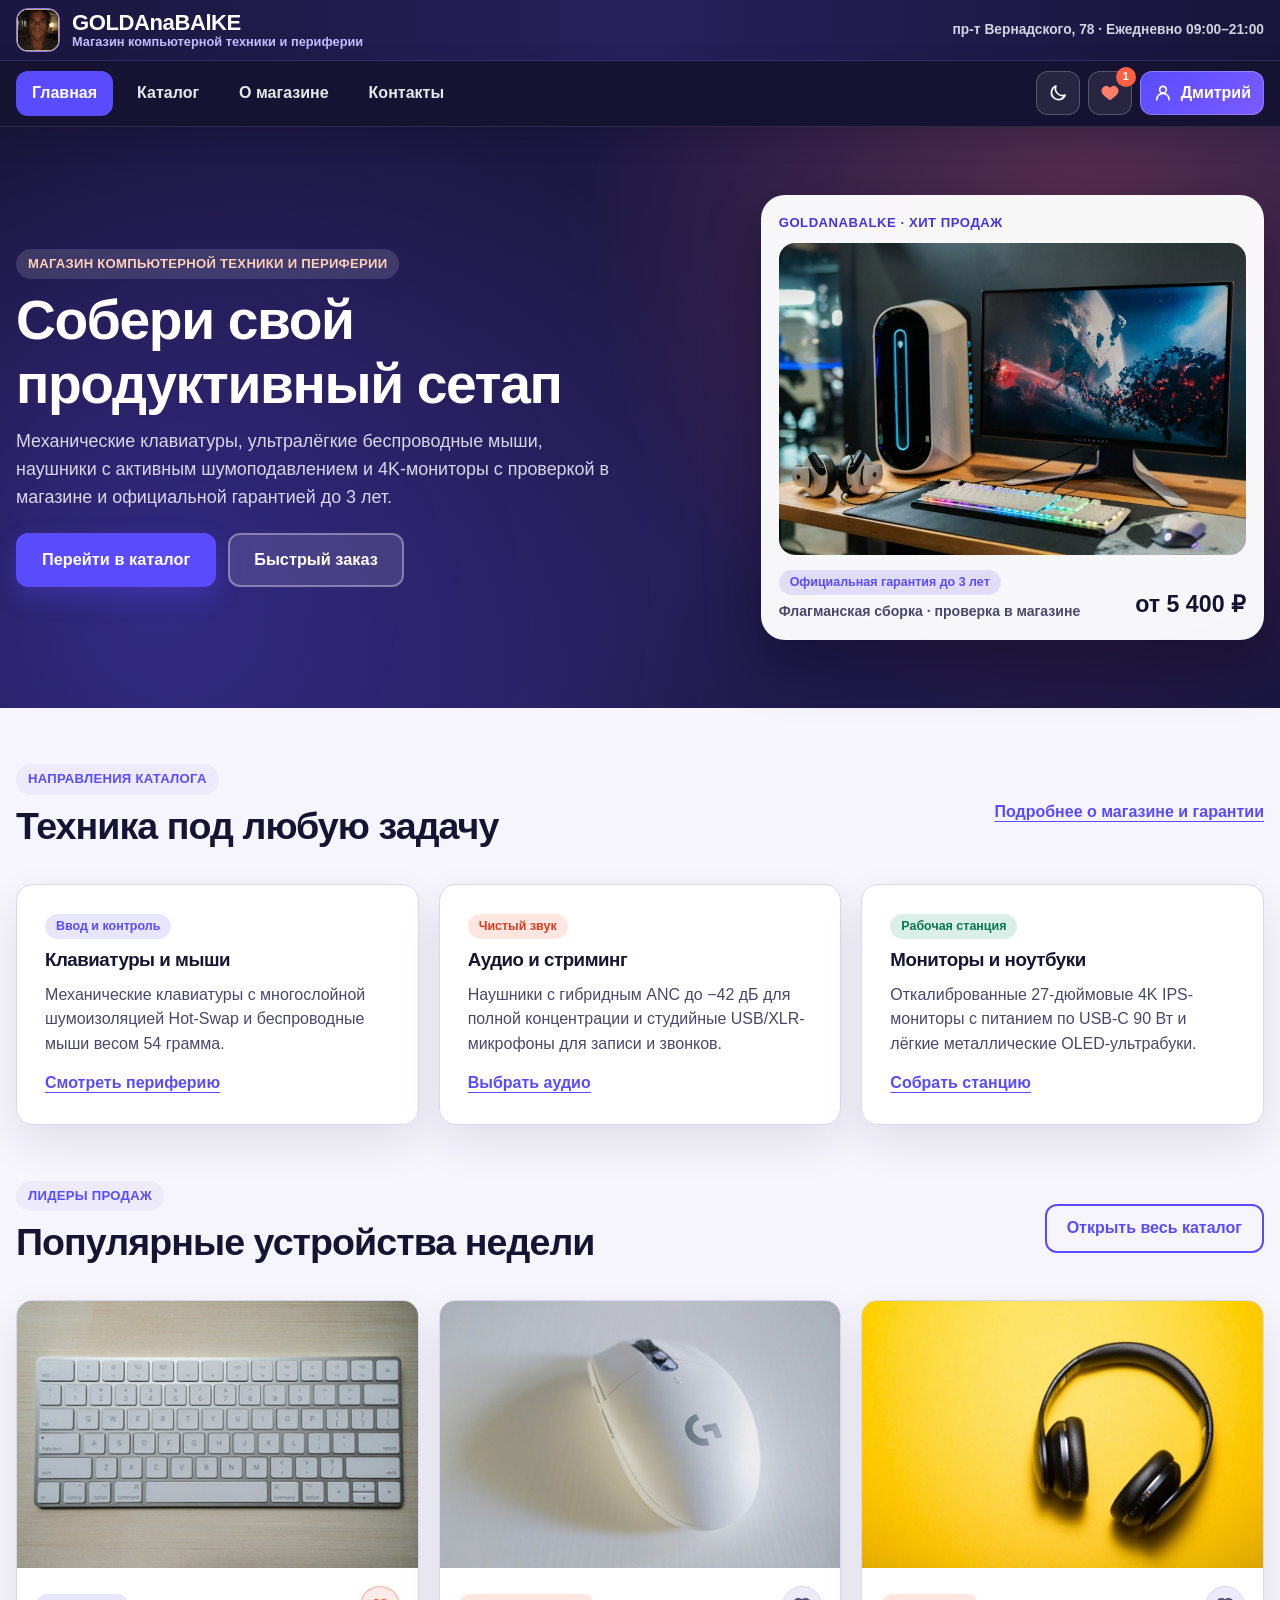
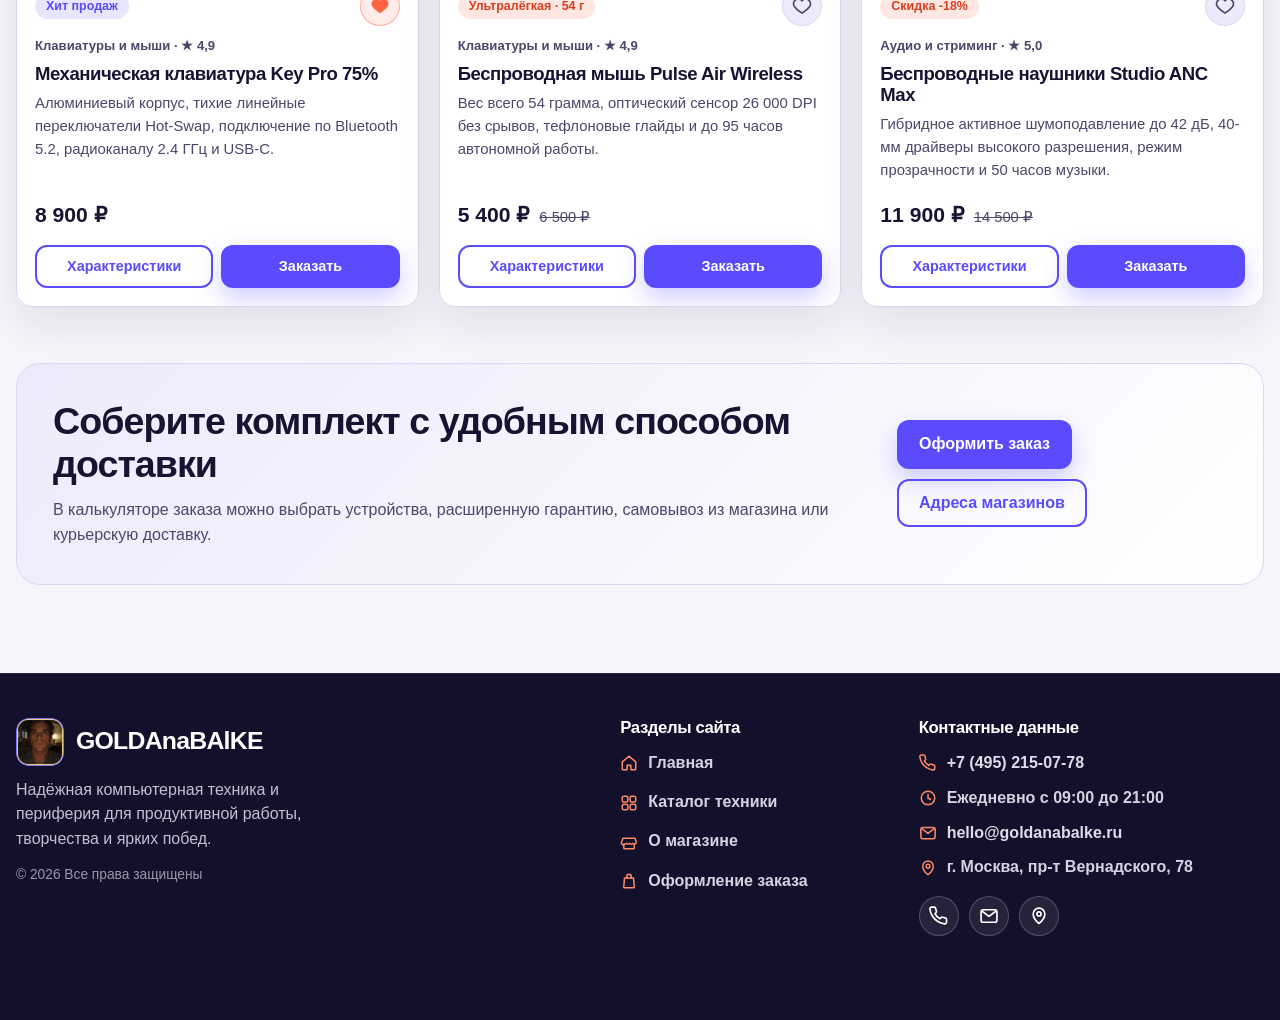
==== commit af7ba52b: "feat: rebrand store to GOLDAnaBAlKE and refine header, cabinet, footer and features" ====
--- a/index.html
+++ b/index.html
@@ -3,9 +3,9 @@
 <head>
   <meta charset="UTF-8">
   <meta name="viewport" content="width=device-width, initial-scale=1.0">
-  <meta name="description" content="VoltMirea — современный магазин компьютерной техники, механических клавиатур, беспроводных мышей, аудио и мониторов с клубной скидкой МИРЭА.">
-  <title>VoltMirea — Магазин умной техники и периферии</title>
-  <script>document.documentElement.dataset.theme=localStorage.getItem('voltmirea-theme')||'light';</script>
+  <meta name="description" content="GOLDAnaBAlKE — розничный магазин компьютерной техники, механических клавиатур, беспроводных мышей, аудиоустройств и мониторов с официальной гарантией.">
+  <title>GOLDAnaBAlKE — Магазин компьютерной техники и периферии</title>
+  <script>document.documentElement.dataset.theme=localStorage.getItem('goldanabalke-theme')||'light';</script>
   <link rel="stylesheet" href="css/style.css">
   <link rel="stylesheet" href="css/responsive.css">
 </head>
@@ -19,10 +19,10 @@
       <div class="container">
         <div class="hero-grid">
           <div class="hero-copy">
-            <span class="eyebrow-tag">Флагманский техно-шоурум у кампуса МИРЭА</span>
+            <span class="eyebrow-tag">Магазин компьютерной техники и периферии</span>
             <h1 class="hero-title" id="hero-title">Собери свой продуктивный сетап</h1>
             <p class="hero-lead">
-              Механические клавиатуры, ультралёгкие беспроводные мыши, наушники с активным шумоподавлением и 4K-мониторы с проверкой в демо-зоне и гарантией до 3 лет.
+              Механические клавиатуры, ультралёгкие беспроводные мыши, наушники с активным шумоподавлением и 4K-мониторы с проверкой в магазине и официальной гарантией до 3 лет.
             </p>
             <div class="hero-cta-row">
               <a class="btn-volt btn-volt--primary btn-volt--lg" href="catalog.html">Перейти в каталог</a>
@@ -31,7 +31,7 @@
           </div>
 
           <div class="hero-showcase-card">
-            <p class="hero-showcase-card__tag">VoltMirea · выбор семестра</p>
+            <p class="hero-showcase-card__tag">GOLDAnaBAlKE · хит продаж</p>
             <picture class="hero-picture">
               <source media="(min-width: 1024px)" srcset="images/hero-setup-800.jpg 800w, images/hero-setup-1200.jpg 1200w" sizes="480px">
               <img
@@ -39,15 +39,15 @@
                 src="images/hero-setup-800.jpg"
                 srcset="images/hero-setup-480.jpg 480w, images/hero-setup-800.jpg 800w, images/hero-setup-1200.jpg 1200w"
                 sizes="(max-width: 767px) 92vw, 480px"
-                alt="Современное рабочее место разработчика с монитором, механической клавиатурой, беспроводной мышью и гарнитурой"
+                alt="Современное рабочее место с монитором, механической клавиатурой, беспроводной мышью и гарнитурой"
                 width="1200"
                 height="800"
               >
             </picture>
             <div class="hero-showcase-card__foot">
               <div>
-                <span class="badge-pill badge-pill--coral">Скидка −10% по студбилету</span>
-                <p class="hero-showcase-card__sub">Комплект «Код и Стриминг» · тест в шоуруме</p>
+                <span class="badge-pill badge-pill--violet">Официальная гарантия до 3 лет</span>
+                <p class="hero-showcase-card__sub">Флагманская сборка · проверка в магазине</p>
               </div>
               <p class="hero-showcase-card__price">от 5 400 ₽</p>
             </div>
@@ -69,35 +69,31 @@
         <article class="pillar-card">
           <span class="badge-pill badge-pill--violet">Ввод и контроль</span>
           <h3>Клавиатуры и мыши</h3>
-          <p>Кастомные механические клавиатуры с шумоизоляцией Hot-Swap и беспроводные сенсорные мыши весом 54 грамма.</p>
+          <p>Механические клавиатуры с многослойной шумоизоляцией Hot-Swap и беспроводные мыши весом 54 грамма.</p>
           <a class="text-arrow-link" href="catalog.html?cat=peripherals">Смотреть периферию</a>
         </article>
 
         <article class="pillar-card">
           <span class="badge-pill badge-pill--coral">Чистый звук</span>
           <h3>Аудио и стриминг</h3>
-          <p>Наушники с гибридным ANC до −42 дБ для фокуса в коворкинге и студийные USB/XLR-микрофоны для записи и звонков.</p>
+          <p>Наушники с гибридным ANC до −42 дБ для полной концентрации и студийные USB/XLR-микрофоны для записи и звонков.</p>
           <a class="text-arrow-link" href="catalog.html?cat=audio">Выбрать аудио</a>
         </article>
 
         <article class="pillar-card">
           <span class="badge-pill badge-pill--mint">Рабочая станция</span>
           <h3>Мониторы и ноутбуки</h3>
-          <p>Откалиброванные 27-дюймовые 4K IPS-мониторы с питанием по USB-C 90 Вт и лёгкие OLED-ультрабуки для пар и поездок.</p>
+          <p>Откалиброванные 27-дюймовые 4K IPS-мониторы с питанием по USB-C 90 Вт и лёгкие металлические OLED-ультрабуки.</p>
           <a class="text-arrow-link" href="catalog.html?cat=workstation">Собрать станцию</a>
         </article>
       </div>
     </section>
 
     <section class="container section-block" aria-labelledby="featured-title">
-      <div class="highlight-callout">
-        <strong>Клубная выгода МИРЭА:</strong> используйте промокод <code>MIREA10</code> в калькуляторе заказа для скидки 10% или копите бонусы в Личном кабинете.
-      </div>
-
       <div class="section-header-split">
         <div>
           <span class="eyebrow-tag">Лидеры продаж</span>
-          <h2 class="section-h2" id="featured-title">Популярные девайсы недели</h2>
+          <h2 class="section-h2" id="featured-title">Популярные устройства недели</h2>
         </div>
         <a class="btn-volt btn-volt--outline" href="catalog.html">Открыть весь каталог</a>
       </div>
@@ -108,12 +104,12 @@
     <section class="container section-block section-block--last" aria-labelledby="cta-calc-title">
       <div class="cta-strip">
         <div>
-          <h2 class="section-h2" id="cta-calc-title">Соберите комплект с мгновенным расчётом скидки</h2>
-          <p class="muted-note">В интерактивном калькуляторе можно выбрать девайсы, расширенную гарантию, экспресс-доставку и применить промокод.</p>
+          <h2 class="section-h2" id="cta-calc-title">Соберите комплект с удобным способом доставки</h2>
+          <p class="muted-note">В калькуляторе заказа можно выбрать устройства, расширенную гарантию, самовывоз из магазина или курьерскую доставку.</p>
         </div>
         <div class="cta-strip__btns">
-          <a class="btn-volt btn-volt--primary" href="order.html">Открыть калькулятор</a>
-          <button class="btn-volt btn-volt--outline" type="button" data-open-chat="true">Спросить консультанта</button>
+          <a class="btn-volt btn-volt--primary" href="order.html">Оформить заказ</a>
+          <a class="btn-volt btn-volt--outline" href="contacts.html">Адреса магазинов</a>
         </div>
       </div>
     </section>
--- a/css/style.css
+++ b/css/style.css
@@ -216,9 +216,10 @@
 }
 
 .topbar {
-  background: linear-gradient(90deg, #ffb84d 0%, #ff7d54 100%);
-  color: #161332;
+  background: linear-gradient(90deg, #1b163e 0%, #27205c 50%, #191439 100%);
+  color: #f4f3ff;
   padding-block: 10px;
+  border-bottom: 1px solid rgba(160, 148, 255, 0.18);
 }
 
 .topbar__inner {
@@ -232,13 +233,14 @@
   display: inline-flex;
   align-items: center;
   gap: 12px;
-  color: #161332 !important;
+  color: #ffffff !important;
 }
 
 .brand-link__logo {
-  width: 42px;
-  height: 42px;
+  width: 44px;
+  height: 44px;
   border-radius: 12px;
+  object-fit: cover;
   flex-shrink: 0;
 }
 
@@ -251,19 +253,20 @@
 .brand-link__name {
   font-size: 1.38rem;
   font-weight: 800;
-  letter-spacing: -0.03em;
+  letter-spacing: -0.02em;
 }
 
 .brand-link__sub {
   font-size: 0.8rem;
-  font-weight: 700;
-  opacity: 0.85;
+  font-weight: 600;
+  color: #c4bcff;
 }
 
 .topbar__info {
   margin: 0;
   font-size: 0.86rem;
-  font-weight: 700;
+  font-weight: 600;
+  color: rgba(244, 243, 255, 0.85);
 }
 
 .main-navbar {
@@ -1530,9 +1533,10 @@
 }
 
 .footer-logo-row__graphic {
-  width: 46px;
-  height: 46px;
+  width: 48px;
+  height: 48px;
   border-radius: 13px;
+  object-fit: cover;
   flex-shrink: 0;
 }
 
@@ -1811,10 +1815,10 @@
   align-items: center;
   gap: 9px;
   min-height: 48px;
-  padding: 6px 14px 6px 8px;
+  padding: 6px 15px 6px 8px;
   border-radius: 999px;
-  border: 1px solid rgba(255, 255, 255, 0.24);
-  background: linear-gradient(135deg, #211b4e 0%, #ff6242 140%);
+  border: 1px solid rgba(255, 211, 122, 0.35);
+  background: linear-gradient(135deg, #1b1640 0%, #3d308c 100%);
   color: #ffffff;
   box-shadow: 0 14px 32px rgba(22, 19, 50, 0.34);
   opacity: 0;
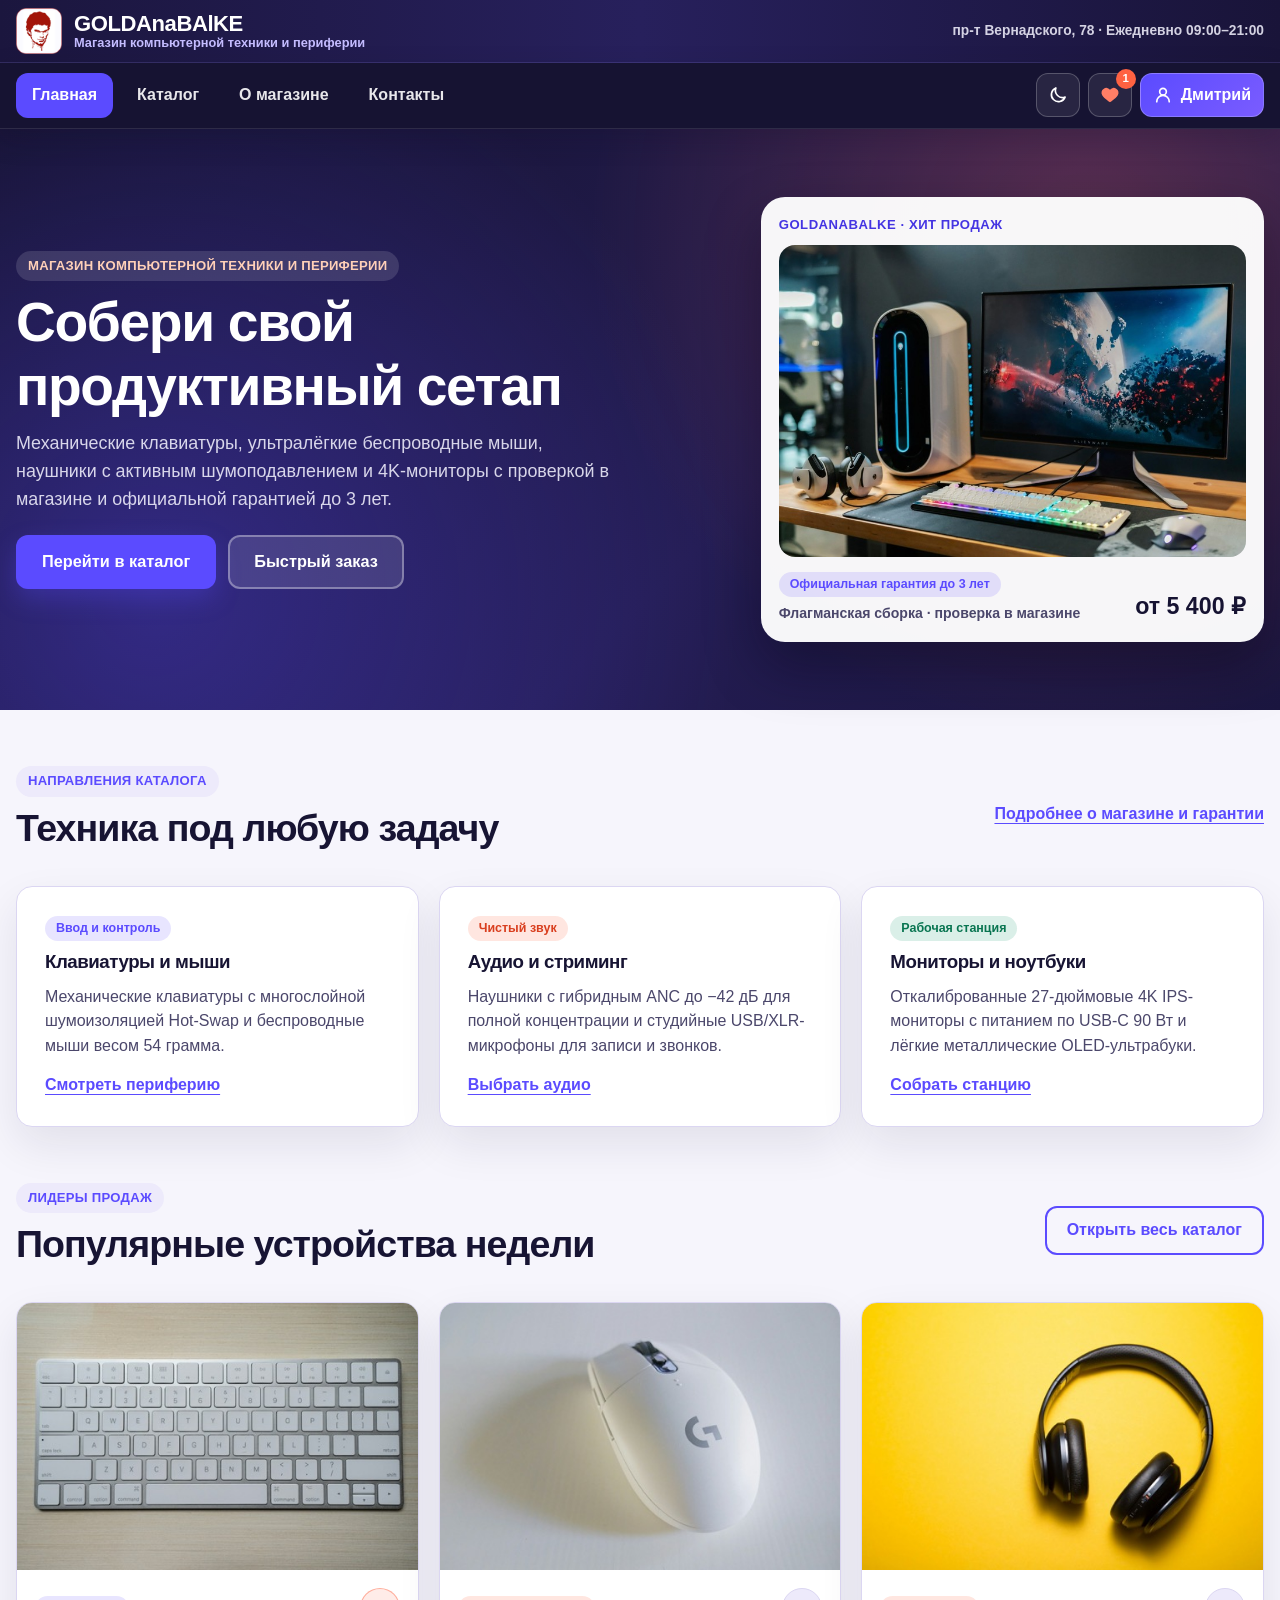
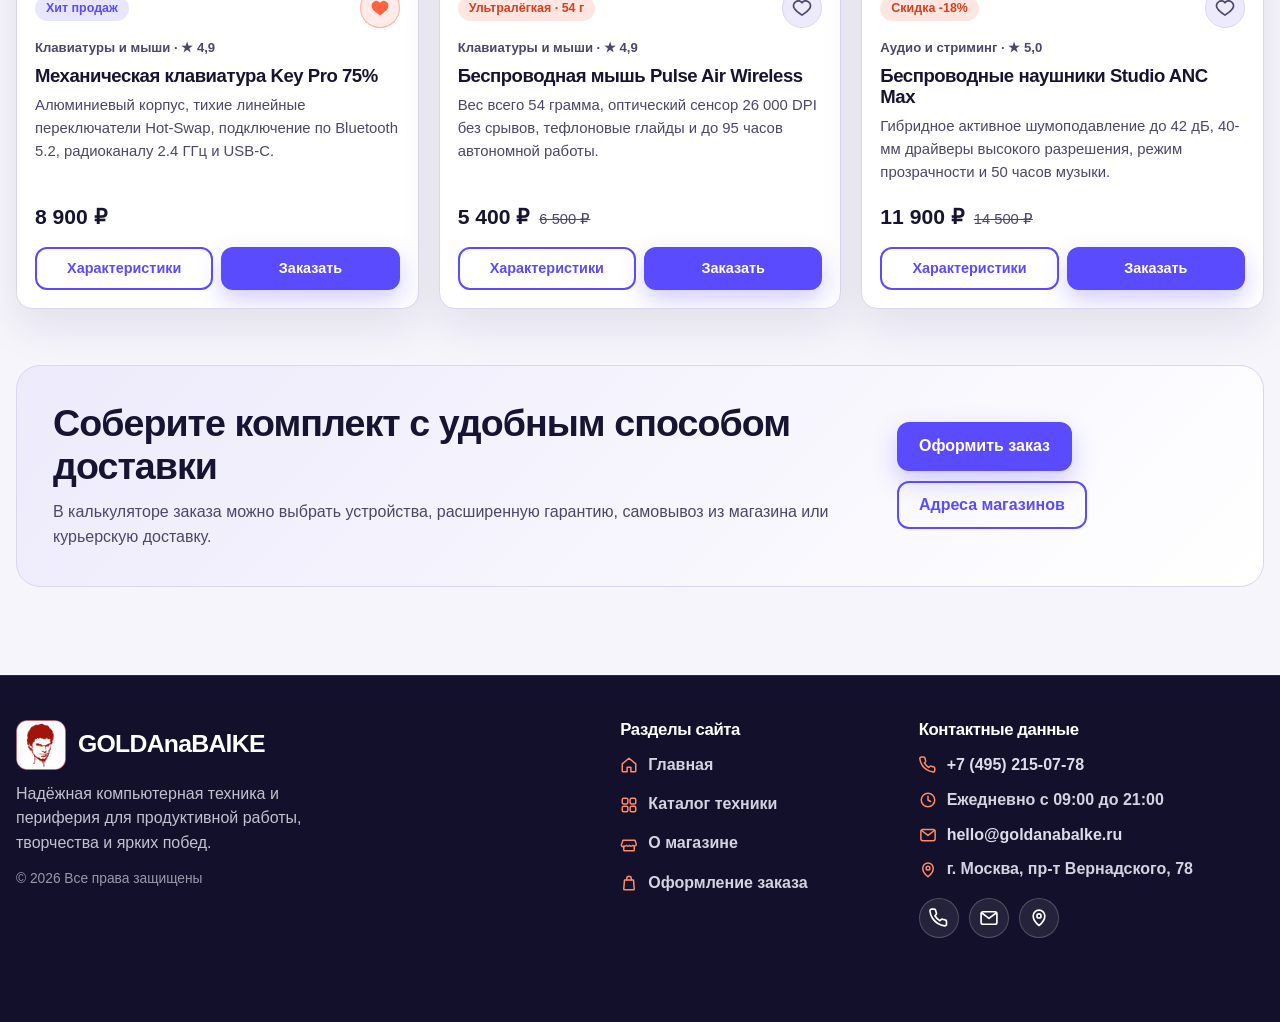
==== commit c2a558d8: "fix: bust browser and CDN cache for updated stencil logo and scripts" ====
--- a/index.html
+++ b/index.html
@@ -6,8 +6,8 @@
   <meta name="description" content="GOLDAnaBAlKE — розничный магазин компьютерной техники, механических клавиатур, беспроводных мышей, аудиоустройств и мониторов с официальной гарантией.">
   <title>GOLDAnaBAlKE — Магазин компьютерной техники и периферии</title>
   <script>document.documentElement.dataset.theme=localStorage.getItem('goldanabalke-theme')||'light';</script>
-  <link rel="stylesheet" href="css/style.css">
-  <link rel="stylesheet" href="css/responsive.css">
+  <link rel="stylesheet" href="css/style.css?v=4">
+  <link rel="stylesheet" href="css/responsive.css?v=4">
 </head>
 <body data-page="home">
   <a class="skip-link" href="#main-content">Перейти к основному содержимому</a>
@@ -120,8 +120,8 @@
 
   <script src="js/vendor/react.production.min.js"></script>
   <script src="js/vendor/react-dom.production.min.js"></script>
-  <script src="js/logic.js"></script>
-  <script src="js/components-shell.js"></script>
-  <script src="js/components-pages.js"></script>
+  <script src="js/logic.js?v=4"></script>
+  <script src="js/components-shell.js?v=4"></script>
+  <script src="js/components-pages.js?v=4"></script>
 </body>
 </html>
--- a/css/style.css
+++ b/css/style.css
@@ -237,10 +237,9 @@
 }
 
 .brand-link__logo {
-  width: 44px;
-  height: 44px;
-  border-radius: 12px;
-  object-fit: cover;
+  width: 46px;
+  height: 46px;
+  object-fit: contain;
   flex-shrink: 0;
 }
 
@@ -1533,10 +1532,9 @@
 }
 
 .footer-logo-row__graphic {
-  width: 48px;
-  height: 48px;
-  border-radius: 13px;
-  object-fit: cover;
+  width: 50px;
+  height: 50px;
+  object-fit: contain;
   flex-shrink: 0;
 }
 
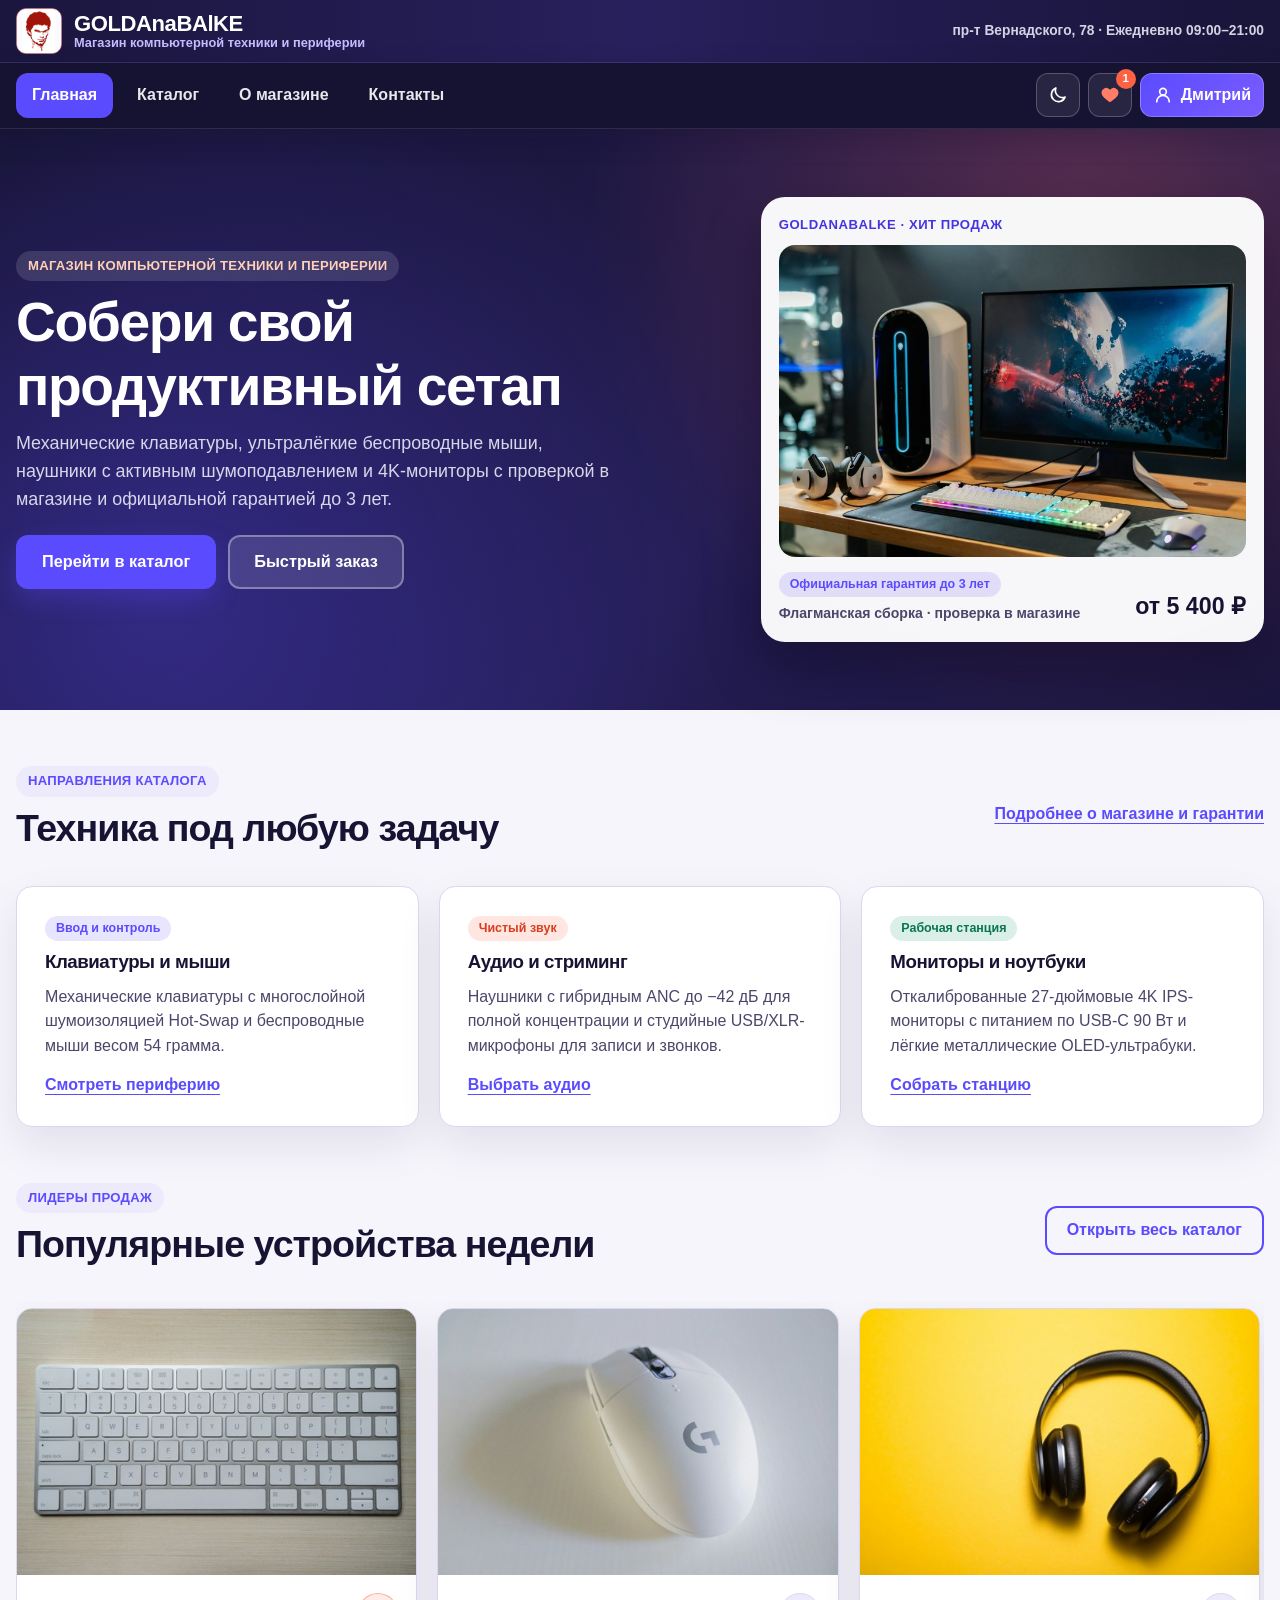
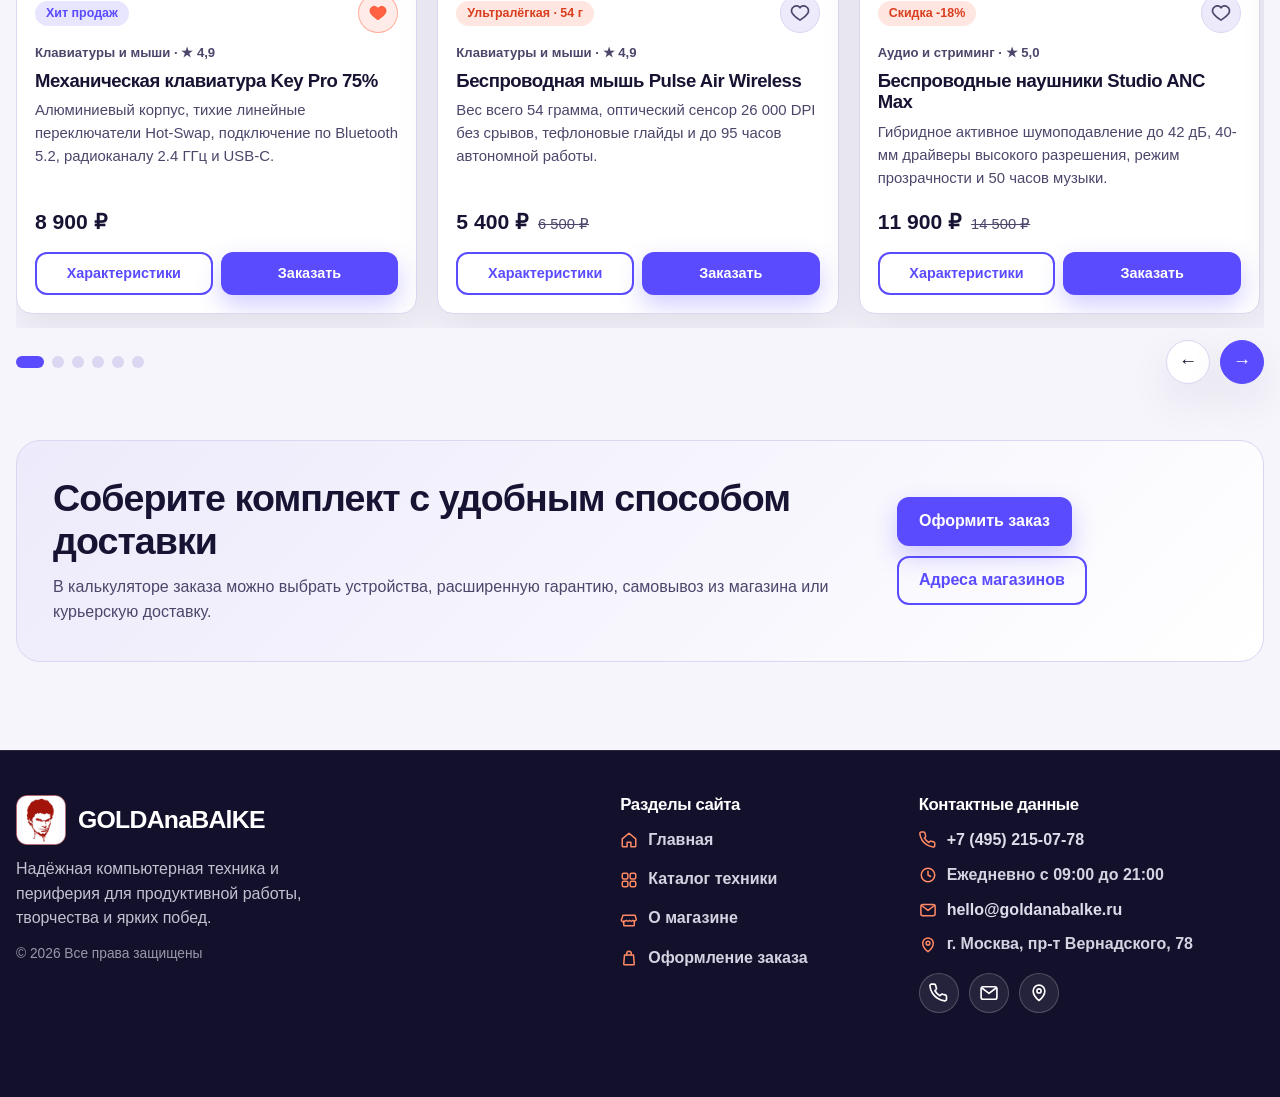
==== commit 81822d45: "feat: make weekly featured devices horizontally scrollable carousel" ====
--- a/index.html
+++ b/index.html
@@ -6,8 +6,8 @@
   <meta name="description" content="GOLDAnaBAlKE — розничный магазин компьютерной техники, механических клавиатур, беспроводных мышей, аудиоустройств и мониторов с официальной гарантией.">
   <title>GOLDAnaBAlKE — Магазин компьютерной техники и периферии</title>
   <script>document.documentElement.dataset.theme=localStorage.getItem('goldanabalke-theme')||'light';</script>
-  <link rel="stylesheet" href="css/style.css?v=4">
-  <link rel="stylesheet" href="css/responsive.css?v=4">
+  <link rel="stylesheet" href="css/style.css?v=5">
+  <link rel="stylesheet" href="css/responsive.css?v=5">
 </head>
 <body data-page="home">
   <a class="skip-link" href="#main-content">Перейти к основному содержимому</a>
@@ -120,8 +120,8 @@
 
   <script src="js/vendor/react.production.min.js"></script>
   <script src="js/vendor/react-dom.production.min.js"></script>
-  <script src="js/logic.js?v=4"></script>
-  <script src="js/components-shell.js?v=4"></script>
-  <script src="js/components-pages.js?v=4"></script>
+  <script src="js/logic.js?v=5"></script>
+  <script src="js/components-shell.js?v=5"></script>
+  <script src="js/components-pages.js?v=5"></script>
 </body>
 </html>
--- a/css/style.css
+++ b/css/style.css
@@ -2056,3 +2056,88 @@
 .cabinet-order-row__sum {
   font-size: 1.2rem;
 }
+
+/* Horizontal Featured Slider on Home Page */
+.featured-slider {
+  width: 100%;
+  min-width: 0;
+}
+
+.featured-slider__track {
+  display: flex;
+  gap: 20px;
+  overflow-x: auto;
+  padding: 6px 2px 14px;
+  scroll-snap-type: x mandatory;
+  scroll-behavior: smooth;
+  -webkit-overflow-scrolling: touch;
+  scrollbar-width: none;
+  cursor: grab;
+}
+
+.featured-slider__track:active {
+  cursor: grabbing;
+}
+
+.featured-slider__track::-webkit-scrollbar {
+  display: none;
+}
+
+.featured-slider__slide {
+  flex: 0 0 86%;
+  min-width: 0;
+  scroll-snap-align: start;
+  display: flex;
+}
+
+.featured-slider__slide > .device-card {
+  width: 100%;
+}
+
+.featured-slider__bar {
+  display: flex;
+  align-items: center;
+  justify-content: space-between;
+  gap: 14px;
+  margin-top: 12px;
+}
+
+.featured-slider__btns {
+  display: flex;
+  align-items: center;
+  gap: 10px;
+}
+
+.slider-step-btn {
+  width: 44px;
+  height: 44px;
+  border-radius: 50%;
+  border: 1px solid var(--volt-line);
+  background: var(--volt-surface);
+  color: var(--volt-ink);
+  font-size: 1.15rem;
+  font-weight: 800;
+  display: inline-flex;
+  align-items: center;
+  justify-content: center;
+  box-shadow: var(--volt-shadow);
+  transition: transform 150ms ease, background-color 150ms ease, border-color 150ms ease, color 150ms ease;
+}
+
+.slider-step-btn:hover {
+  border-color: var(--volt-primary);
+  color: var(--volt-primary);
+  transform: translateY(-2px);
+}
+
+.slider-step-btn--primary {
+  background: var(--volt-primary);
+  border-color: var(--volt-primary);
+  color: #ffffff;
+}
+
+.slider-step-btn--primary:hover {
+  background: var(--volt-primary-dark);
+  border-color: var(--volt-primary-dark);
+  color: #ffffff;
+}
--- a/css/responsive.css
+++ b/css/responsive.css
@@ -28,6 +28,10 @@
 }
 
 @media (min-width: 640px) {
+  .featured-slider__slide {
+    flex: 0 0 calc((100% - 20px) / 2);
+  }
+
   .products-grid,
   .cards-grid-three,
   .stats-four-grid,
@@ -138,6 +142,10 @@
     grid-template-columns: repeat(3, minmax(0, 1fr));
   }
 
+  .featured-slider__slide {
+    flex: 0 0 calc((100% - 40px) / 3);
+  }
+
   .stats-four-grid {
     grid-template-columns: repeat(4, minmax(0, 1fr));
   }
